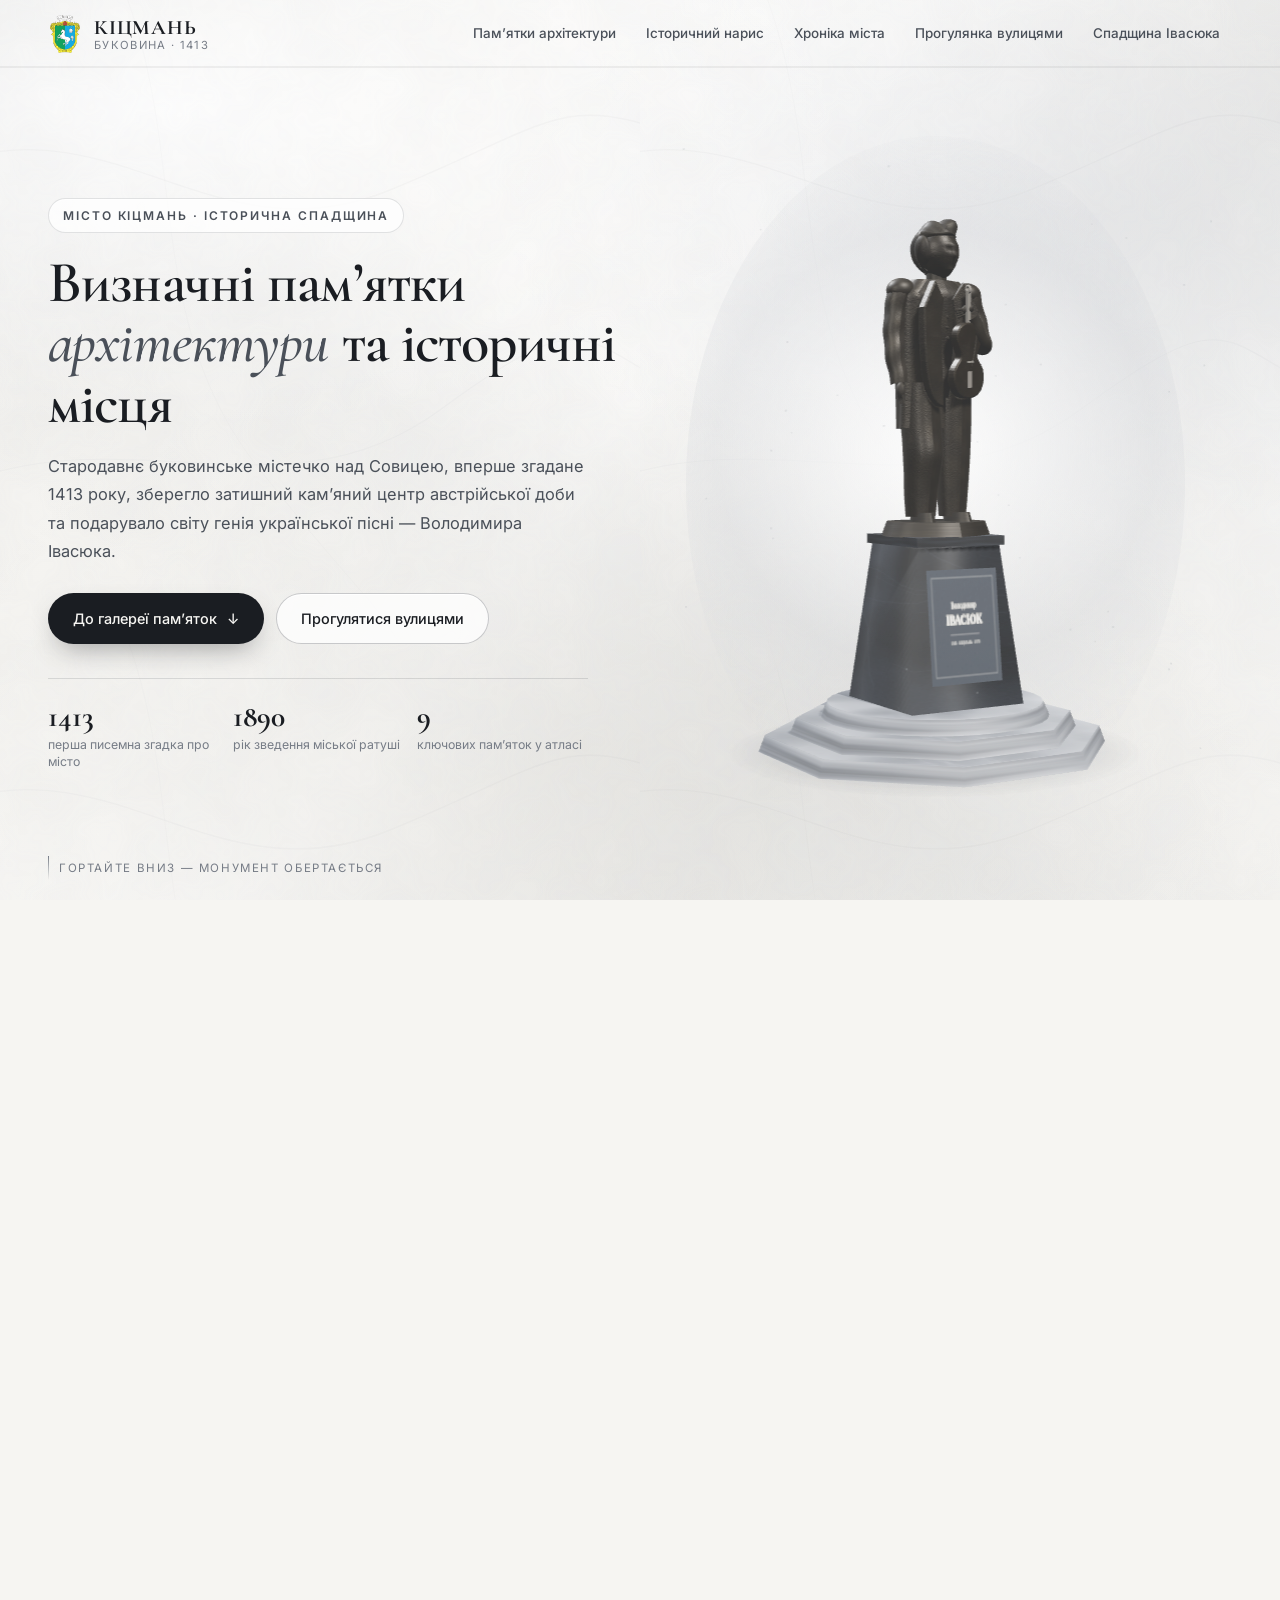
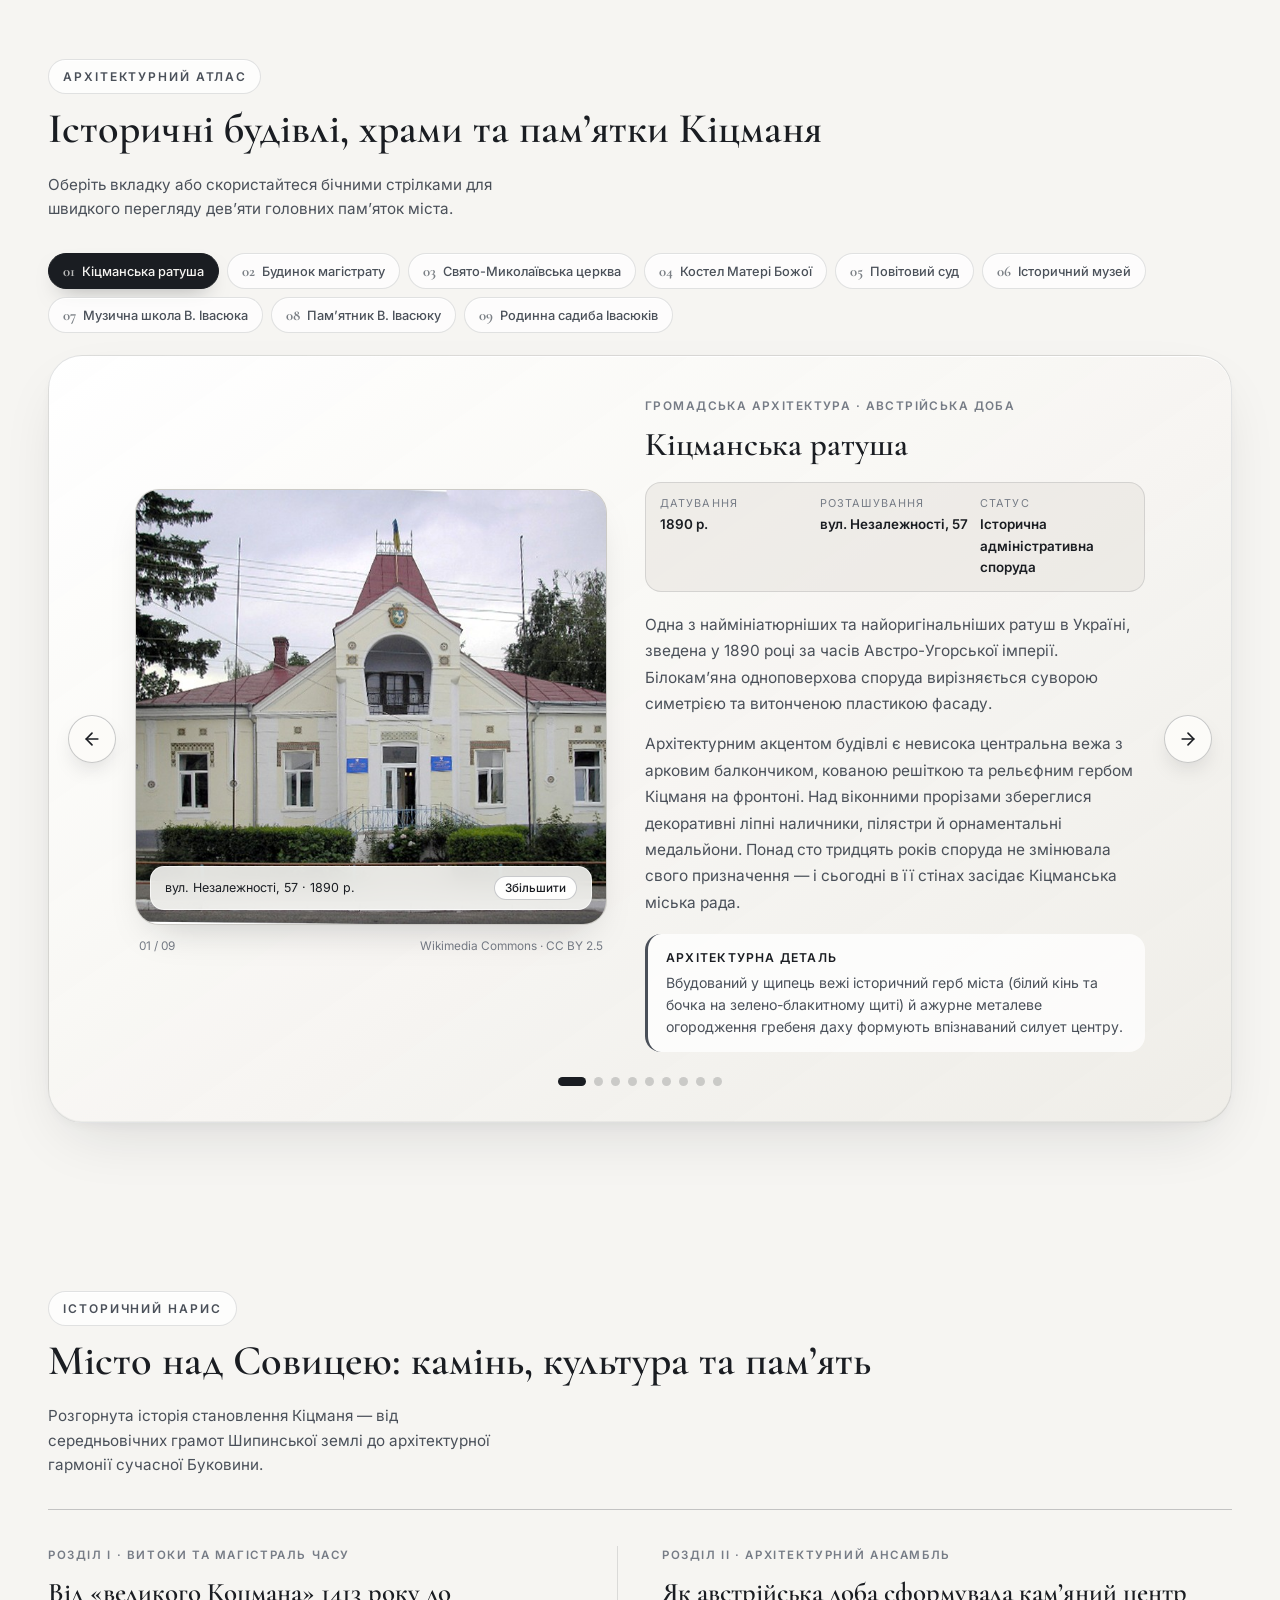
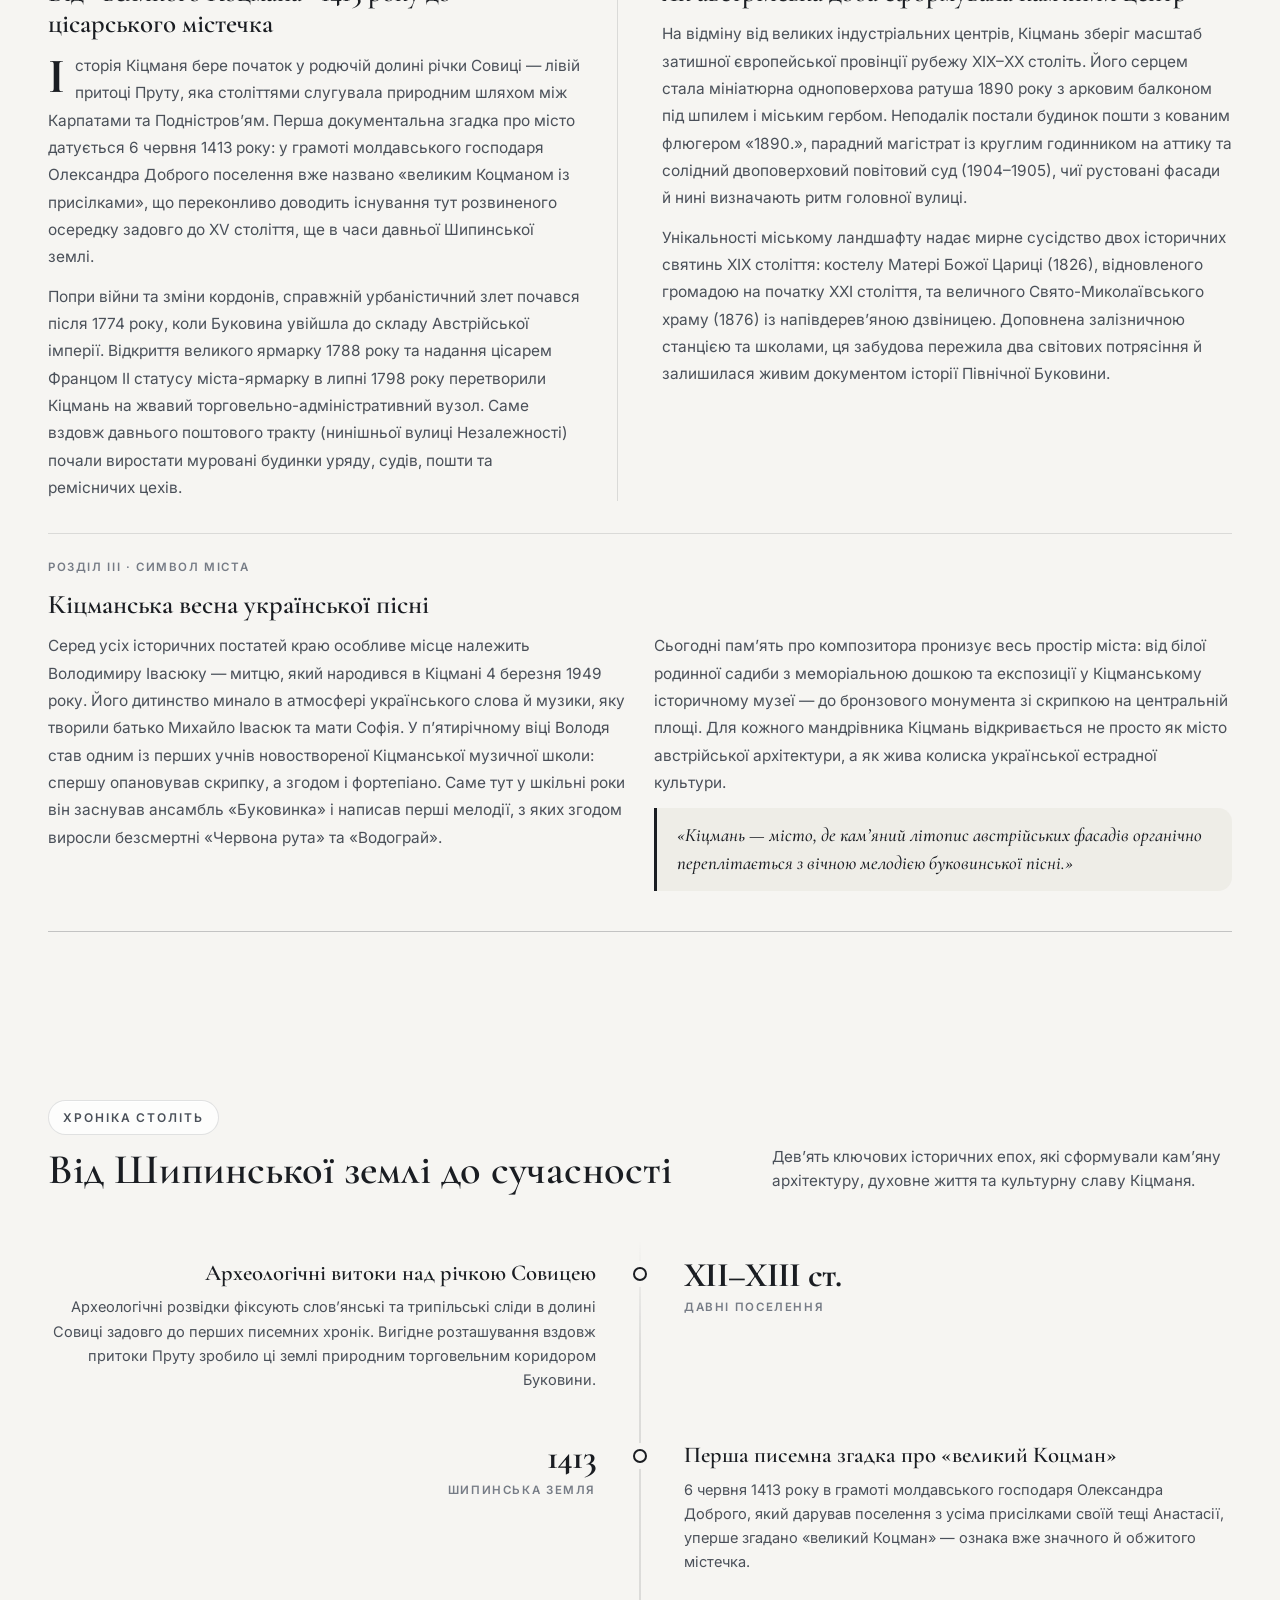
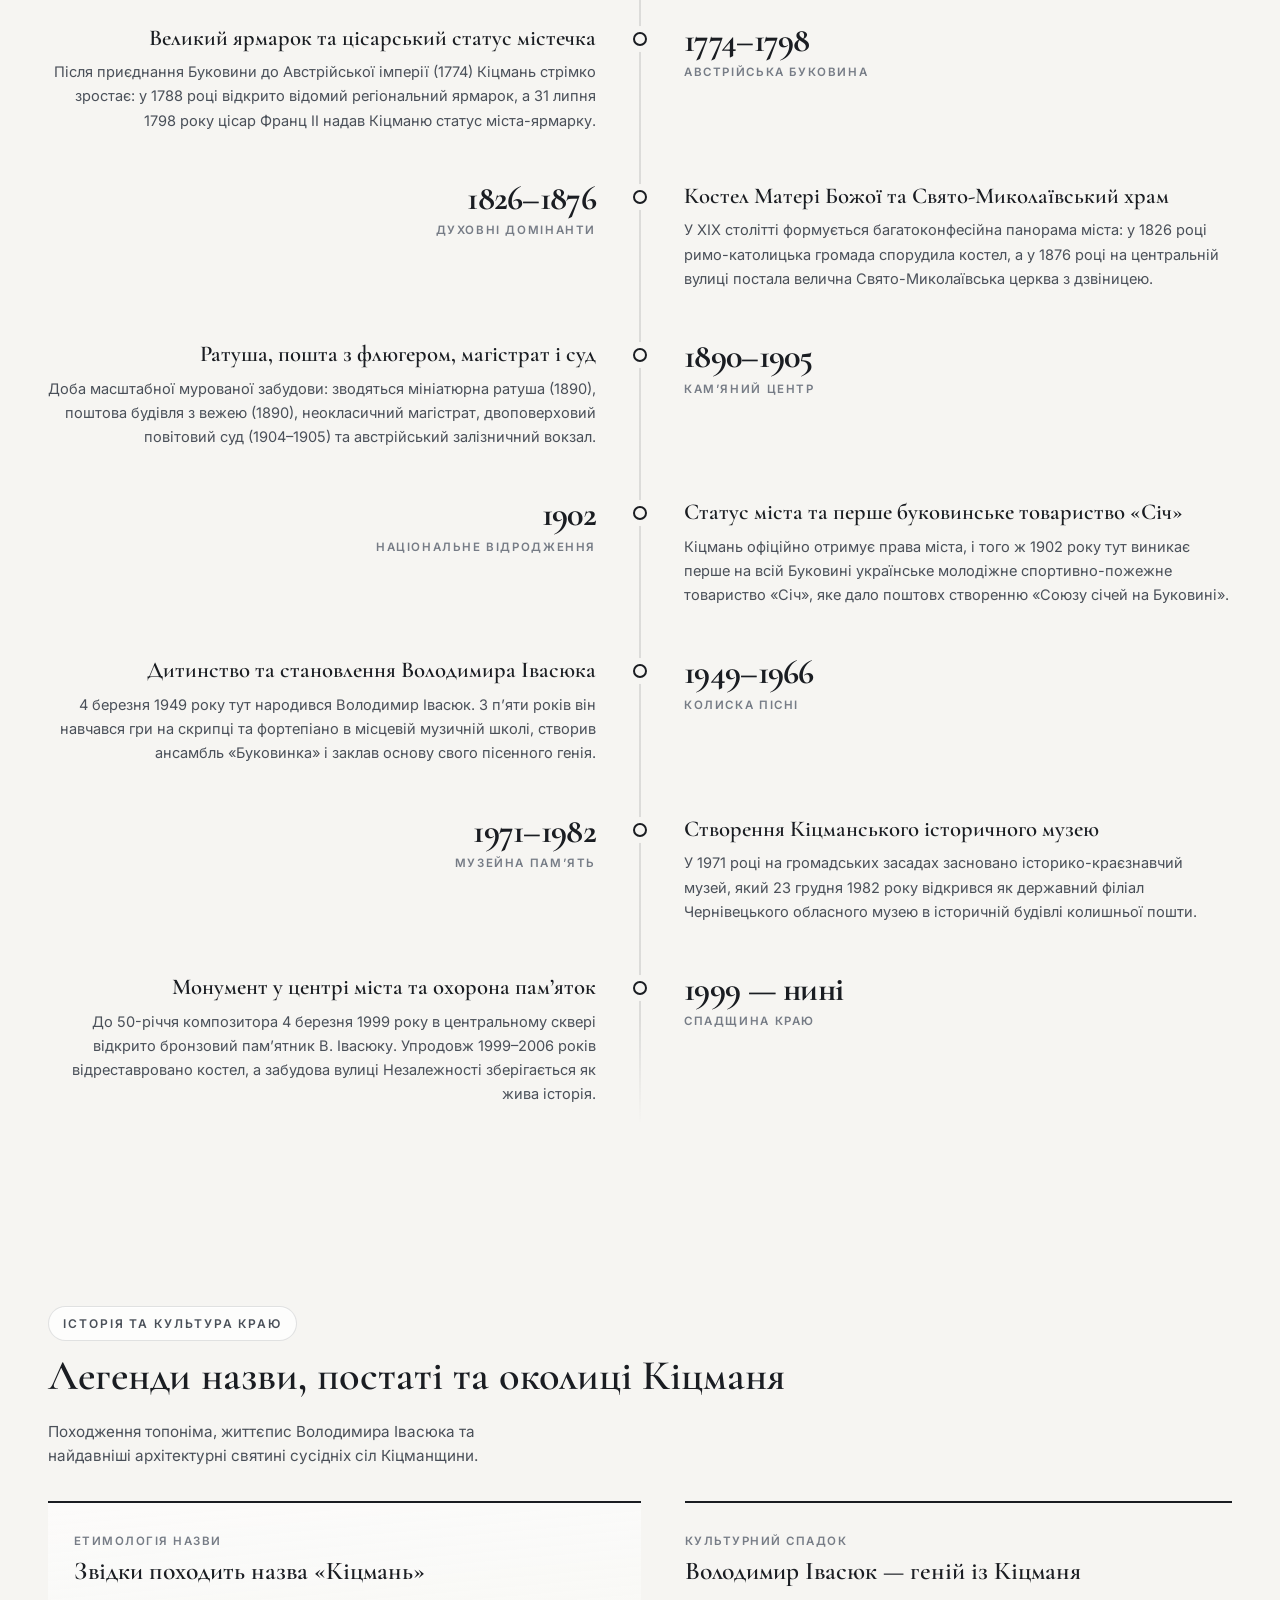
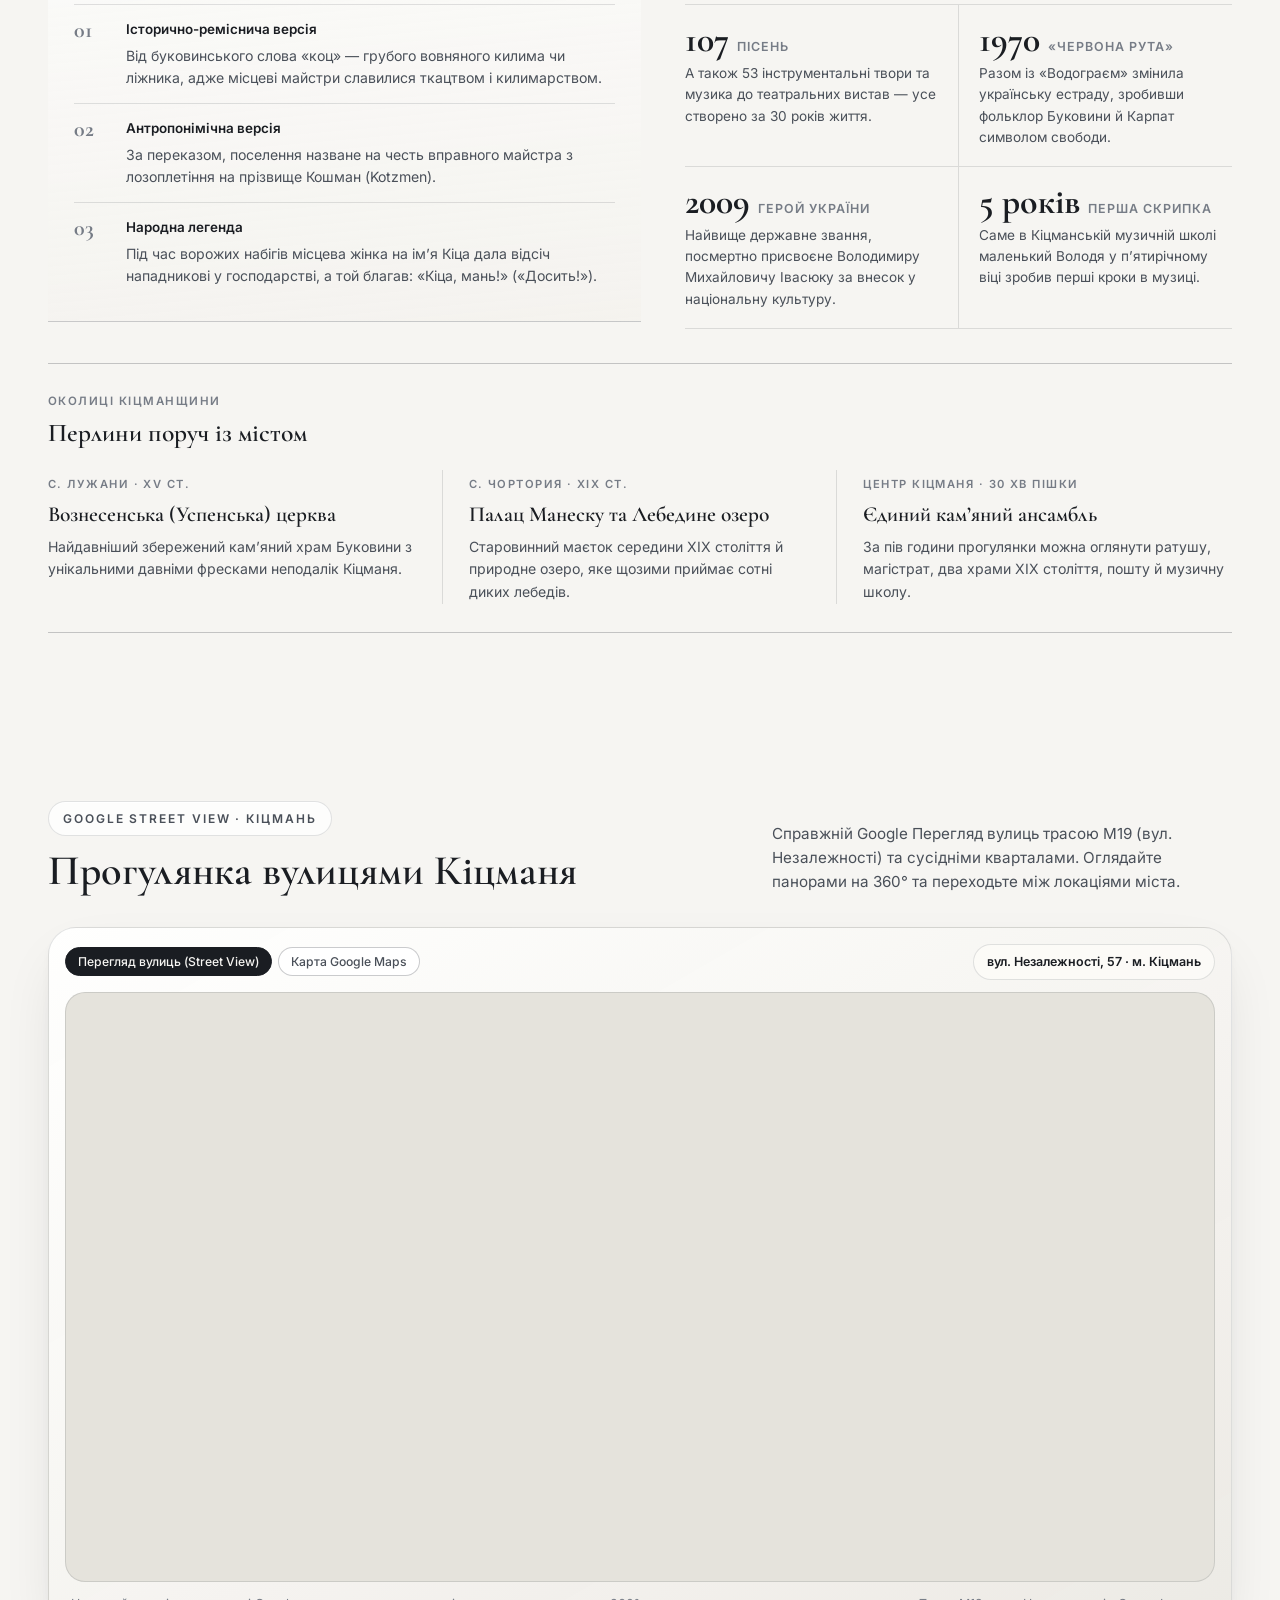
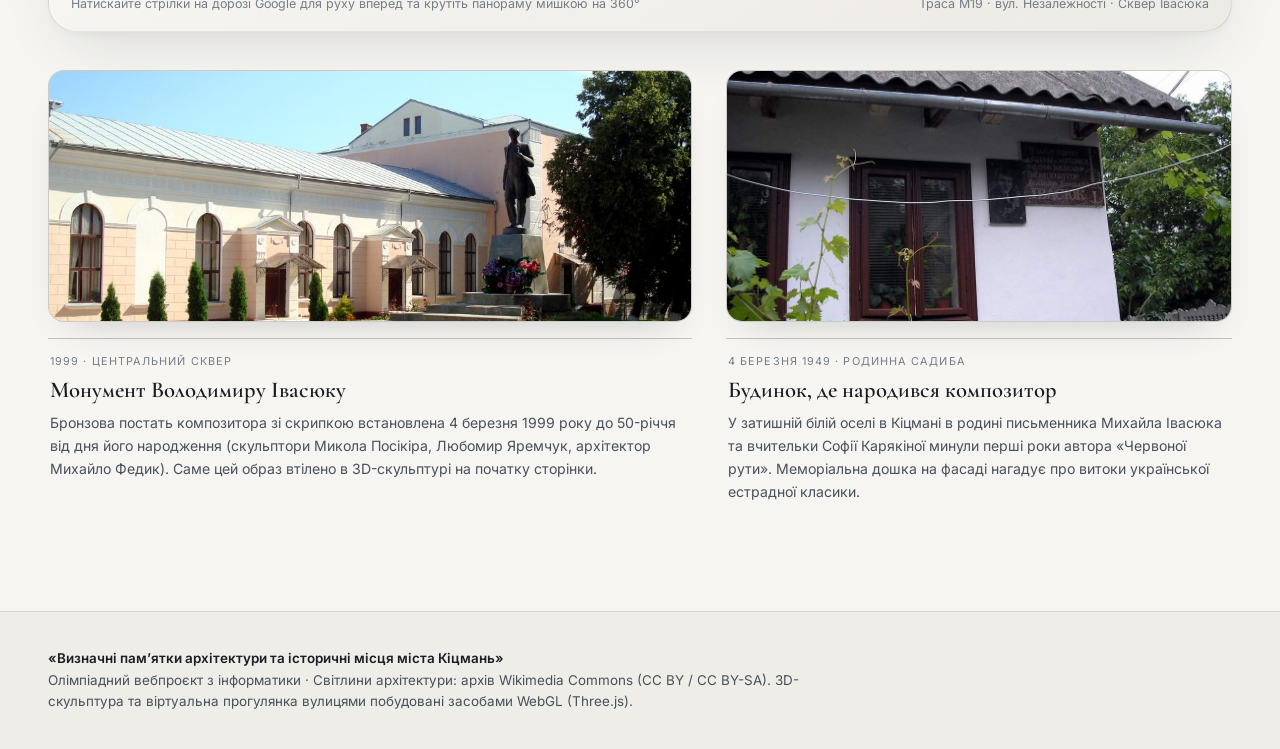
==== index.html @ 0f2b2535 "Initial commit: Kitsman heritage website" ====
<!DOCTYPE html>
<html lang="uk">
  <head>
    <meta charset="UTF-8" />
    <meta name="viewport" content="width=device-width, initial-scale=1.0" />
    <title>Кіцмань — Визначні пам’ятки архітектури та історичні місця</title>
    <meta
      name="description"
      content="Історико-архітектурний путівник містом Кіцмань: пам’ятник Володимиру Івасюку, ратуша 1890 року, Свято-Миколаївська церква, костел, магістрат, музей та 3D-прогулянка вулицями."
    />
    <link rel="stylesheet" href="css/fonts.css" />
    <link rel="stylesheet" href="css/styles.css" />
  </head>
  <body>
    <div class="marble-canvas-bg" aria-hidden="true"></div>
    <div class="marble-veins-overlay" aria-hidden="true"></div>
    <canvas id="antique-ash-canvas" class="antique-ash-canvas" aria-hidden="true"></canvas>

    <!-- Minimalist White-Gray Marble Topbar -->
    <header class="topbar" id="topbar">
      <div class="container topbar-inner">
        <a href="#hero" class="brand-mark">
          <img
            src="images/kitsman-herb.png"
            alt="Герб міста Кіцмань"
            class="brand-crest"
          />
          <span class="brand-text">
            <span class="brand-title">Кіцмань</span>
            <span class="brand-sub">Буковина · 1413</span>
          </span>
        </a>

        <nav class="topnav" aria-label="Навігація по сторінці">
          <a href="#landmarks">Пам’ятки архітектури</a>
          <a href="#essay">Історичний нарис</a>
          <a href="#chronicle">Хроніка міста</a>
          <a href="#route">Прогулянка вулицями</a>
          <a href="#ivasiuk-legacy">Спадщина Івасюка</a>
        </nav>
      </div>
      <div class="scroll-progress-track" aria-hidden="true">
        <div class="scroll-progress-bar" id="scroll-progress-bar"></div>
      </div>
    </header>

    <main>
      <!-- Hero Section with Massive Sculpted 3D Bronze Statue of Volodymyr Ivasyuk -->
      <section class="hero-runway" id="hero" aria-label="Вступ та 3D-скульптура Володимира Івасюка">
        <div class="hero-sticky">
          <div class="container hero-grid">
            <div class="hero-editorial">
              <span class="stone-kicker">
                МІСТО КІЦМАНЬ · ІСТОРИЧНА СПАДЩИНА
              </span>
              <h1 class="hero-title">
                Визначні пам’ятки <em>архітектури</em> та історичні місця
              </h1>
              <p class="hero-lead">
                Стародавнє буковинське містечко над Совицею, вперше згадане
                1413 року, зберегло затишний кам’яний центр австрійської доби та
                подарувало світу генія української пісні — Володимира Івасюка.
              </p>

              <div class="hero-actions">
                <a href="#landmarks" class="btn-stone btn-stone--primary">
                  До галереї пам’яток
                  <span aria-hidden="true">↓</span>
                </a>
                <a href="#route" class="btn-stone btn-stone--ghost">
                  Прогулятися вулицями
                </a>
              </div>

              <div class="hero-stats">
                <div>
                  <span class="hero-stat-val">1413</span>
                  <span class="hero-stat-label">перша писемна згадка про місто</span>
                </div>
                <div>
                  <span class="hero-stat-val">1890</span>
                  <span class="hero-stat-label">рік зведення міської ратуші</span>
                </div>
                <div>
                  <span class="hero-stat-val">9</span>
                  <span class="hero-stat-label">ключових пам’яток у атласі</span>
                </div>
              </div>
            </div>

            <div class="hero-statue-stage">
              <div class="statue-pedestal-aura" aria-hidden="true"></div>
              <div
                class="statue-canvas-wrap"
                id="statue-canvas-wrap"
                title="Потягніть для огляду або прокрутіть сторінку вниз"
              ></div>

              <div class="statue-fallback" id="statue-fallback" hidden>
                <img
                  src="images/ivasiuk-monument-1.jpg"
                  alt="Пам’ятник Володимиру Івасюку у Кіцмані"
                />
              </div>
            </div>
          </div>

          <div class="hero-scroll-cue" id="hero-scroll-cue" aria-hidden="true">
            <span class="scroll-cue-line"></span>
            <span>Гортайте вниз — монумент обертається</span>
          </div>
        </div>
      </section>

      <!-- Architectural Landmarks Tabbed Showcase (Fast Lateral Blur-Slide, No Zoom) -->
      <section class="section-block" id="landmarks">
        <div class="container">
          <div class="section-header">
            <div>
              <span class="stone-kicker">АРХІТЕКТУРНИЙ АТЛАС</span>
              <h2 class="section-title">Історичні будівлі, храми та пам’ятки Кіцманя</h2>
            </div>
            <p class="section-subtitle">
              Оберіть вкладку або скористайтеся бічними стрілками для швидкого
              перегляду дев’яти головних пам’яток міста.
            </p>
          </div>

          <div class="tabs-toolbar">
            <div
              class="landmark-tabs"
              id="landmark-tabs"
              role="tablist"
              aria-label="Вкладки історичних пам’яток Кіцманя"
            ></div>
          </div>

          <!-- Rounded Marble Exhibition Card -->
          <div
            class="showcase-card"
            id="landmark-showcase-card"
            tabindex="0"
            aria-live="polite"
          >
            <button
              type="button"
              class="showcase-arrow showcase-arrow--prev"
              id="showcase-prev"
              aria-label="Попередня пам’ятка"
            >
              <svg width="20" height="20" viewBox="0 0 24 24" fill="none" stroke="currentColor" stroke-width="2" stroke-linecap="round" stroke-linejoin="round" aria-hidden="true">
                <path d="M19 12H5" />
                <path d="M12 19l-7-7 7-7" />
              </svg>
            </button>

            <div class="showcase-grid">
              <!-- Left Column: Rounded Photo Frame -->
              <div class="blur-swap-target" id="showcase-media-blur">
                <figure class="showcase-photo-frame">
                  <img id="showcase-photo" src="images/ratusha.jpg" alt="" />
                  <figcaption class="showcase-photo-caption">
                    <span id="showcase-photo-tag">вул. Незалежності, 57 · 1890 р.</span>
                    <button
                      type="button"
                      class="showcase-zoom-btn"
                      id="showcase-zoom-btn"
                    >
                      Збільшити
                    </button>
                  </figcaption>
                </figure>
                <div class="showcase-meta-foot">
                  <span id="showcase-counter">01 / 09</span>
                  <span id="showcase-photo-credit">Wikimedia Commons</span>
                </div>
              </div>

              <!-- Right Column: Architectural & Historical Text -->
              <div class="blur-swap-target" id="showcase-text-blur">
                <span class="showcase-category" id="showcase-category"></span>
                <h3 class="showcase-title" id="showcase-title"></h3>

                <div class="showcase-specs">
                  <div>
                    <span class="spec-label">Датування</span>
                    <span class="spec-value" id="showcase-year"></span>
                  </div>
                  <div>
                    <span class="spec-label">Розташування</span>
                    <span class="spec-value" id="showcase-address"></span>
                  </div>
                  <div>
                    <span class="spec-label">Статус</span>
                    <span class="spec-value" id="showcase-status"></span>
                  </div>
                </div>

                <p class="showcase-paragraph" id="showcase-summary"></p>
                <p class="showcase-paragraph" id="showcase-history"></p>

                <div class="showcase-detail-box">
                  <strong id="showcase-detail-label">Архітектурна деталь</strong>
                  <p id="showcase-detail-text"></p>
                </div>
              </div>
            </div>

            <button
              type="button"
              class="showcase-arrow showcase-arrow--next"
              id="showcase-next"
              aria-label="Наступна пам’ятка"
            >
              <svg width="20" height="20" viewBox="0 0 24 24" fill="none" stroke="currentColor" stroke-width="2" stroke-linecap="round" stroke-linejoin="round" aria-hidden="true">
                <path d="M5 12h14" />
                <path d="M12 5l7 7-7 7" />
              </svg>
            </button>

            <div class="showcase-dots" id="showcase-dots" aria-hidden="true"></div>
          </div>
        </div>
      </section>

      <!-- Historical Essay Section (Rich Narrative Reading Prose) -->
      <section class="section-block" id="essay">
        <div class="container">
          <div class="section-header">
            <div>
              <span class="stone-kicker">ІСТОРИЧНИЙ НАРИС</span>
              <h2 class="section-title">Місто над Совицею: камінь, культура та пам’ять</h2>
            </div>
            <p class="section-subtitle">
              Розгорнута історія становлення Кіцманя — від середньовічних грамот
              Шипинської землі до архітектурної гармонії сучасної Буковини.
            </p>
          </div>

          <div class="essay-container reveal-on-scroll">
            <article class="essay-chapter">
              <span class="essay-chapter-kicker">РОЗДІЛ I · ВИТОКИ ТА МАГІСТРАЛЬ ЧАСУ</span>
              <h3 class="essay-chapter-title">Від «великого Коцмана» 1413 року до цісарського містечка</h3>
              <p class="essay-prose essay-dropcap">
                Історія Кіцманя бере початок у родючій долині річки Совиці —
                лівій притоці Пруту, яка століттями слугувала природним
                шляхом між Карпатами та Подністров’ям. Перша документальна згадка
                про місто датується 6 червня 1413 року: у грамоті молдавського
                господаря Олександра Доброго поселення вже названо «великим
                Коцманом із присілками», що переконливо доводить існування тут
                розвиненого осередку задовго до XV століття, ще в часи давньої
                Шипинської землі.
              </p>
              <p class="essay-prose">
                Попри війни та зміни кордонів, справжній урбаністичний злет
                почався після 1774 року, коли Буковина увійшла до складу
                Австрійської імперії. Відкриття великого ярмарку 1788 року та
                надання цісарем Францом II статусу міста-ярмарку в липні 1798
                року перетворили Кіцмань на жвавий торговельно-адміністративний
                вузол. Саме вздовж давнього поштового тракту (нинішньої вулиці
                Незалежності) почали виростати муровані будинки уряду, судів,
                пошти та ремісничих цехів.
              </p>
            </article>

            <article class="essay-chapter">
              <span class="essay-chapter-kicker">РОЗДІЛ II · АРХІТЕКТУРНИЙ АНСАМБЛЬ</span>
              <h3 class="essay-chapter-title">Як австрійська доба сформувала кам’яний центр</h3>
              <p class="essay-prose">
                На відміну від великих індустріальних центрів, Кіцмань зберіг
                масштаб затишної європейської провінції рубежу XIX–XX століть.
                Його серцем стала мініатюрна одноповерхова ратуша 1890 року з
                арковим балконом під шпилем і міським гербом. Неподалік постали
                будинок пошти з кованим флюгером «1890.», парадний магістрат із
                круглим годинником на аттику та солідний двоповерховий повітовий
                суд (1904–1905), чиї рустовані фасади й нині визначають ритм
                головної вулиці.
              </p>
              <p class="essay-prose">
                Унікальності міському ландшафту надає мирне сусідство двох
                історичних святинь XIX століття: костелу Матері Божої Цариці
                (1826), відновленого громадою на початку XXI століття, та
                величного Свято-Миколаївського храму (1876) із напівдерев’яною
                дзвіницею. Доповнена залізничною станцією та школами, ця
                забудова пережила два світових потрясіння й залишилася живим
                документом історії Північної Буковини.
              </p>
            </article>

            <article class="essay-chapter essay-chapter--wide">
              <span class="essay-chapter-kicker">РОЗДІЛ III · СИМВОЛ МІСТА</span>
              <h3 class="essay-chapter-title">Кіцманська весна української пісні</h3>
              <div class="essay-wide-cols">
                <p class="essay-prose">
                  Серед усіх історичних постатей краю особливе місце належить
                  Володимиру Івасюку — митцю, який народився в Кіцмані 4 березня
                  1949 року. Його дитинство минало в атмосфері українського слова
                  й музики, яку творили батько Михайло Івасюк та мати Софія. У
                  п’ятирічному віці Володя став одним із перших учнів новоствореної
                  Кіцманської музичної школи: спершу опановував скрипку, а згодом
                  і фортепіано. Саме тут у шкільні роки він заснував ансамбль
                  «Буковинка» і написав перші мелодії, з яких згодом виросли
                  безсмертні «Червона рута» та «Водограй».
                </p>
                <div>
                  <p class="essay-prose">
                    Сьогодні пам’ять про композитора пронизує весь простір
                    міста: від білої родинної садиби з меморіальною дошкою та
                    експозиції у Кіцманському історичному музеї — до бронзового
                    монумента зі скрипкою на центральній площі. Для кожного
                    мандрівника Кіцмань відкривається не просто як місто
                    австрійської архітектури, а як жива колиска української
                    естрадної культури.
                  </p>
                  <blockquote class="essay-quote">
                    «Кіцмань — місто, де кам’яний літопис австрійських фасадів
                    органічно переплітається з вічною мелодією буковинської
                    пісні.»
                  </blockquote>
                </div>
              </div>
            </article>
          </div>
        </div>
      </section>

      <!-- Historical Chronicle Section -->
      <section class="section-block" id="chronicle">
        <div class="container">
          <div class="section-header">
            <div>
              <span class="stone-kicker">ХРОНІКА СТОЛІТЬ</span>
              <h2 class="section-title">Від Шипинської землі до сучасності</h2>
            </div>
            <p class="section-subtitle">
              Дев’ять ключових історичних епох, які сформували кам’яну
              архітектуру, духовне життя та культурну славу Кіцманя.
            </p>
          </div>

          <div class="chronicle-grid" id="chronicle-list"></div>
        </div>
      </section>

      <!-- Cultural Identity, Legends & Region Section -->
      <section class="section-block" id="culture">
        <div class="container">
          <div class="section-header">
            <div>
              <span class="stone-kicker">ІСТОРІЯ ТА КУЛЬТУРА КРАЮ</span>
              <h2 class="section-title">Легенди назви, постаті та околиці Кіцманя</h2>
            </div>
            <p class="section-subtitle">
              Походження топоніма, життєпис Володимира Івасюка та найдавніші
              архітектурні святині сусідніх сіл Кіцманщини.
            </p>
          </div>

          <div class="culture-grid" id="culture-grid"></div>
        </div>
      </section>

      <!-- Real Google Maps Street View of Kitsman -->
      <section class="section-block" id="route">
        <div class="container">
          <div class="section-header">
            <div>
              <span class="stone-kicker">GOOGLE STREET VIEW · КІЦМАНЬ</span>
              <h2 class="section-title">Прогулянка вулицями Кіцманя</h2>
            </div>
            <p class="section-subtitle">
              Справжній Google Перегляд вулиць трасою M19 (вул. Незалежності) та
              сусідніми кварталами. Оглядайте панорами на 360° та переходьте між
              локаціями міста.
            </p>
          </div>

          <div class="route-layout">
            <div class="sv-shell reveal-on-scroll">
              <div class="gsv-hud-bar">
                <div class="gsv-mode-group">
                  <button
                    type="button"
                    class="gsv-btn-pill is-active"
                    data-gsv-mode="sv"
                  >
                    Перегляд вулиць (Street View)
                  </button>
                  <button
                    type="button"
                    class="gsv-btn-pill"
                    data-gsv-mode="map"
                  >
                    Карта Google Maps
                  </button>
                </div>

                <div class="gsv-mode-group">
                  <span class="sv-pill" id="gsv-address-pill">
                    вул. Незалежності, 57 · м. Кіцмань
                  </span>
                </div>
              </div>

              <div class="gsv-viewport">
                <iframe
                  id="gsv-iframe"
                  class="gsv-frame"
                  title="Google Перегляд вулиць — Кіцмань"
                  loading="lazy"
                  allow="accelerometer; gyroscope"
                  allowfullscreen
                  referrerpolicy="no-referrer-when-downgrade"
                ></iframe>
              </div>

              <div class="sv-controls-hint">
                <span>Натискайте стрілки на дорозі Google для руху вперед та крутіть панораму мишкою на 360°</span>
                <span>Траса М19 · вул. Незалежності · Сквер Івасюка</span>
              </div>
            </div>
          </div>

          <!-- Ivasyuk Memorial Heritage Duo -->
          <div class="heritage-duo" id="ivasiuk-legacy">
            <article class="heritage-card reveal-on-scroll">
              <div
                class="heritage-card-media"
                data-lightbox-src="images/ivasiuk-monument-2.jpg"
                data-lightbox-caption="Пам’ятник Володимиру Івасюку на центральній площі Кіцманя"
              >
                <img
                  src="images/ivasiuk-monument-2.jpg"
                  alt="Пам’ятник Володимиру Івасюку в сквері Кіцманя"
                />
              </div>
              <div class="heritage-card-body">
                <span class="spec-label">1999 · Центральний сквер</span>
                <h3>Монумент Володимиру Івасюку</h3>
                <p>
                  Бронзова постать композитора зі скрипкою встановлена 4 березня
                  1999 року до 50-річчя від дня його народження (скульптори
                  Микола Посікіра, Любомир Яремчук, архітектор Михайло Федик).
                  Саме цей образ втілено в 3D-скульптурі на початку сторінки.
                </p>
              </div>
            </article>

            <article class="heritage-card reveal-on-scroll">
              <div
                class="heritage-card-media"
                data-lightbox-src="images/ivasiuk-house.jpg"
                data-lightbox-caption="Родинна садиба в Кіцмані, де 4 березня 1949 року народився Володимир Івасюк"
              >
                <img
                  src="images/ivasiuk-house.jpg"
                  alt="Будинок у Кіцмані з меморіальною дошкою Володимиру Івасюку"
                />
              </div>
              <div class="heritage-card-body">
                <span class="spec-label">4 березня 1949 · Родинна садиба</span>
                <h3>Будинок, де народився композитор</h3>
                <p>
                  У затишній білій оселі в Кіцмані в родині письменника Михайла
                  Івасюка та вчительки Софії Карякіної минули перші роки автора
                  «Червоної рути». Меморіальна дошка на фасаді нагадує про
                  витоки української естрадної класики.
                </p>
              </div>
            </article>
          </div>
        </div>
      </section>
    </main>

    <!-- Lightbox Modal -->
    <div
      class="photo-lightbox"
      id="photo-lightbox"
      role="dialog"
      aria-modal="true"
      aria-labelledby="lightbox-caption"
      hidden
    >
      <div class="lightbox-frame">
        <img id="lightbox-img" src="" alt="" />
        <div class="lightbox-bar">
          <span id="lightbox-caption"></span>
          <button
            type="button"
            class="lightbox-close"
            id="lightbox-close"
            aria-label="Закрити перегляд"
          >
            ×
          </button>
        </div>
      </div>
    </div>

    <footer class="site-footer">
      <div class="container footer-inner">
        <div class="footer-meta">
          <strong>«Визначні пам’ятки архітектури та історичні місця міста Кіцмань»</strong>
          <br />
          Олімпіадний вебпроєкт з інформатики · Світлини архітектури: архів
          Wikimedia Commons (CC BY / CC BY-SA). 3D-скульптура та віртуальна
          прогулянка вулицями побудовані засобами WebGL (Three.js).
        </div>
      </div>
    </footer>

    <script src="js/vendor/three.min.js"></script>
    <script src="js/ash-particles.js"></script>
    <script src="js/data.js"></script>
    <script src="js/statue3d.js"></script>
    <script src="js/google-streetview.js"></script>
    <script src="js/main.js"></script>
  </body>
</html>
---- css/fonts.css ----
/* cyrillic-ext */
@font-face {
  font-family: 'Cormorant Garamond';
  font-style: italic;
  font-weight: 500;
  font-display: swap;
  src: url(../fonts/font-1.woff2) format('woff2');
  unicode-range: U+0460-052F, U+1C80-1C8A, U+20B4, U+2DE0-2DFF, U+A640-A69F, U+FE2E-FE2F;
}

/* cyrillic */
@font-face {
  font-family: 'Cormorant Garamond';
  font-style: italic;
  font-weight: 500;
  font-display: swap;
  src: url(../fonts/font-2.woff2) format('woff2');
  unicode-range: U+0301, U+0400-045F, U+0490-0491, U+04B0-04B1, U+2116;
}

/* latin */
@font-face {
  font-family: 'Cormorant Garamond';
  font-style: italic;
  font-weight: 500;
  font-display: swap;
  src: url(../fonts/font-3.woff2) format('woff2');
  unicode-range: U+0000-00FF, U+0131, U+0152-0153, U+02BB-02BC, U+02C6, U+02DA, U+02DC, U+0304, U+0308, U+0329, U+2000-206F, U+20AC, U+2122, U+2191, U+2193, U+2212, U+2215, U+FEFF, U+FFFD;
}

/* cyrillic-ext */
@font-face {
  font-family: 'Cormorant Garamond';
  font-style: normal;
  font-weight: 500;
  font-display: swap;
  src: url(../fonts/font-4.woff2) format('woff2');
  unicode-range: U+0460-052F, U+1C80-1C8A, U+20B4, U+2DE0-2DFF, U+A640-A69F, U+FE2E-FE2F;
}

/* cyrillic */
@font-face {
  font-family: 'Cormorant Garamond';
  font-style: normal;
  font-weight: 500;
  font-display: swap;
  src: url(../fonts/font-5.woff2) format('woff2');
  unicode-range: U+0301, U+0400-045F, U+0490-0491, U+04B0-04B1, U+2116;
}

/* latin */
@font-face {
  font-family: 'Cormorant Garamond';
  font-style: normal;
  font-weight: 500;
  font-display: swap;
  src: url(../fonts/font-6.woff2) format('woff2');
  unicode-range: U+0000-00FF, U+0131, U+0152-0153, U+02BB-02BC, U+02C6, U+02DA, U+02DC, U+0304, U+0308, U+0329, U+2000-206F, U+20AC, U+2122, U+2191, U+2193, U+2212, U+2215, U+FEFF, U+FFFD;
}

/* cyrillic-ext */
@font-face {
  font-family: 'Cormorant Garamond';
  font-style: normal;
  font-weight: 600;
  font-display: swap;
  src: url(../fonts/font-4.woff2) format('woff2');
  unicode-range: U+0460-052F, U+1C80-1C8A, U+20B4, U+2DE0-2DFF, U+A640-A69F, U+FE2E-FE2F;
}

/* cyrillic */
@font-face {
  font-family: 'Cormorant Garamond';
  font-style: normal;
  font-weight: 600;
  font-display: swap;
  src: url(../fonts/font-5.woff2) format('woff2');
  unicode-range: U+0301, U+0400-045F, U+0490-0491, U+04B0-04B1, U+2116;
}

/* latin */
@font-face {
  font-family: 'Cormorant Garamond';
  font-style: normal;
  font-weight: 600;
  font-display: swap;
  src: url(../fonts/font-6.woff2) format('woff2');
  unicode-range: U+0000-00FF, U+0131, U+0152-0153, U+02BB-02BC, U+02C6, U+02DA, U+02DC, U+0304, U+0308, U+0329, U+2000-206F, U+20AC, U+2122, U+2191, U+2193, U+2212, U+2215, U+FEFF, U+FFFD;
}

/* cyrillic-ext */
@font-face {
  font-family: 'Cormorant Garamond';
  font-style: normal;
  font-weight: 700;
  font-display: swap;
  src: url(../fonts/font-4.woff2) format('woff2');
  unicode-range: U+0460-052F, U+1C80-1C8A, U+20B4, U+2DE0-2DFF, U+A640-A69F, U+FE2E-FE2F;
}

/* cyrillic */
@font-face {
  font-family: 'Cormorant Garamond';
  font-style: normal;
  font-weight: 700;
  font-display: swap;
  src: url(../fonts/font-5.woff2) format('woff2');
  unicode-range: U+0301, U+0400-045F, U+0490-0491, U+04B0-04B1, U+2116;
}

/* latin */
@font-face {
  font-family: 'Cormorant Garamond';
  font-style: normal;
  font-weight: 700;
  font-display: swap;
  src: url(../fonts/font-6.woff2) format('woff2');
  unicode-range: U+0000-00FF, U+0131, U+0152-0153, U+02BB-02BC, U+02C6, U+02DA, U+02DC, U+0304, U+0308, U+0329, U+2000-206F, U+20AC, U+2122, U+2191, U+2193, U+2212, U+2215, U+FEFF, U+FFFD;
}

/* cyrillic-ext */
@font-face {
  font-family: 'Inter';
  font-style: normal;
  font-weight: 400;
  font-display: swap;
  src: url(../fonts/font-7.woff2) format('woff2');
  unicode-range: U+0460-052F, U+1C80-1C8A, U+20B4, U+2DE0-2DFF, U+A640-A69F, U+FE2E-FE2F;
}

/* cyrillic */
@font-face {
  font-family: 'Inter';
  font-style: normal;
  font-weight: 400;
  font-display: swap;
  src: url(../fonts/font-8.woff2) format('woff2');
  unicode-range: U+0301, U+0400-045F, U+0490-0491, U+04B0-04B1, U+2116;
}

/* latin */
@font-face {
  font-family: 'Inter';
  font-style: normal;
  font-weight: 400;
  font-display: swap;
  src: url(../fonts/font-9.woff2) format('woff2');
  unicode-range: U+0000-00FF, U+0131, U+0152-0153, U+02BB-02BC, U+02C6, U+02DA, U+02DC, U+0304, U+0308, U+0329, U+2000-206F, U+20AC, U+2122, U+2191, U+2193, U+2212, U+2215, U+FEFF, U+FFFD;
}

/* cyrillic-ext */
@font-face {
  font-family: 'Inter';
  font-style: normal;
  font-weight: 500;
  font-display: swap;
  src: url(../fonts/font-7.woff2) format('woff2');
  unicode-range: U+0460-052F, U+1C80-1C8A, U+20B4, U+2DE0-2DFF, U+A640-A69F, U+FE2E-FE2F;
}

/* cyrillic */
@font-face {
  font-family: 'Inter';
  font-style: normal;
  font-weight: 500;
  font-display: swap;
  src: url(../fonts/font-8.woff2) format('woff2');
  unicode-range: U+0301, U+0400-045F, U+0490-0491, U+04B0-04B1, U+2116;
}

/* latin */
@font-face {
  font-family: 'Inter';
  font-style: normal;
  font-weight: 500;
  font-display: swap;
  src: url(../fonts/font-9.woff2) format('woff2');
  unicode-range: U+0000-00FF, U+0131, U+0152-0153, U+02BB-02BC, U+02C6, U+02DA, U+02DC, U+0304, U+0308, U+0329, U+2000-206F, U+20AC, U+2122, U+2191, U+2193, U+2212, U+2215, U+FEFF, U+FFFD;
}

/* cyrillic-ext */
@font-face {
  font-family: 'Inter';
  font-style: normal;
  font-weight: 600;
  font-display: swap;
  src: url(../fonts/font-7.woff2) format('woff2');
  unicode-range: U+0460-052F, U+1C80-1C8A, U+20B4, U+2DE0-2DFF, U+A640-A69F, U+FE2E-FE2F;
}

/* cyrillic */
@font-face {
  font-family: 'Inter';
  font-style: normal;
  font-weight: 600;
  font-display: swap;
  src: url(../fonts/font-8.woff2) format('woff2');
  unicode-range: U+0301, U+0400-045F, U+0490-0491, U+04B0-04B1, U+2116;
}

/* latin */
@font-face {
  font-family: 'Inter';
  font-style: normal;
  font-weight: 600;
  font-display: swap;
  src: url(../fonts/font-9.woff2) format('woff2');
  unicode-range: U+0000-00FF, U+0131, U+0152-0153, U+02BB-02BC, U+02C6, U+02DA, U+02DC, U+0304, U+0308, U+0329, U+2000-206F, U+20AC, U+2122, U+2191, U+2193, U+2212, U+2215, U+FEFF, U+FFFD;
}
---- css/styles.css ----
:root {
  --marble-bg: #f6f5f2;
  --marble-surface: #efede8;
  --marble-card: rgba(252, 251, 249, 0.92);
  --marble-slab: #e6e3dc;
  --marble-border: rgba(34, 38, 46, 0.13);
  --marble-border-strong: rgba(34, 38, 46, 0.24);
  --ink-primary: #1a1d22;
  --ink-secondary: #4a5059;
  --ink-muted: #767c86;
  --stone-shadow: 0 24px 64px -20px rgba(24, 27, 32, 0.14),
    0 4px 16px -4px rgba(24, 27, 32, 0.06);
  --font-serif: 'Cormorant Garamond', Georgia, 'Times New Roman', serif;
  --font-sans: 'Inter', -apple-system, BlinkMacSystemFont, 'Segoe UI', sans-serif;
  --container-max: 1240px;
}

*,
*::before,
*::after {
  box-sizing: border-box;
}

html {
  scroll-behavior: smooth;
  font-size: 16px;
  color: var(--ink-primary);
  background-color: var(--marble-bg);
}

body {
  margin: 0;
  font-family: var(--font-sans);
  line-height: 1.6;
  color: var(--ink-primary);
  background: transparent;
  overflow-x: clip;
  -webkit-font-smoothing: antialiased;
}

/* Tactile White-Gray Carrara Marble Backdrop */
.marble-canvas-bg {
  position: fixed;
  inset: 0;
  z-index: 0;
  pointer-events: none;
  background:
    radial-gradient(ellipse 90% 60% at 14% 12%, rgba(255, 255, 255, 0.95), transparent 60%),
    radial-gradient(ellipse 75% 55% at 86% 24%, rgba(212, 214, 218, 0.38), transparent 62%),
    radial-gradient(ellipse 80% 70% at 45% 84%, rgba(223, 221, 215, 0.45), transparent 65%),
    linear-gradient(127deg, rgba(160, 164, 172, 0.08) 0%, transparent 24%, rgba(255, 255, 255, 0.55) 48%, rgba(145, 150, 158, 0.09) 69%, transparent 100%),
    linear-gradient(38deg, transparent 22%, rgba(132, 137, 145, 0.07) 42%, transparent 56%, rgba(255, 255, 255, 0.5) 78%, transparent 100%),
    var(--marble-bg);
}

.marble-veins-overlay {
  position: fixed;
  inset: 0;
  z-index: 1;
  pointer-events: none;
  opacity: 0.36;
  background-image: url("data:image/svg+xml,%3Csvg xmlns='http://www.w3.org/2000/svg' width='640' height='640' viewBox='0 0 640 640'%3E%3Cfilter id='n'%3E%3CfeTurbulence type='fractalNoise' baseFrequency='0.012' numOctaves='4' seed='17'/%3E%3CfeColorMatrix type='matrix' values='0 0 0 0 0.48 0 0 0 0 0.50 0 0 0 0 0.54 0 0 0 0.22 0'/%3E%3C/filter%3E%3Crect width='640' height='640' filter='url(%23n)'/%3E%3Cpath d='M-40 160 C 120 110, 220 260, 390 190 S 560 90, 690 140' fill='none' stroke='rgba(120,126,134,0.12)' stroke-width='1.4'/%3E%3Cpath d='M-30 480 C 140 420, 290 520, 440 410 S 580 340, 680 390' fill='none' stroke='rgba(110,116,124,0.11)' stroke-width='1.1'/%3E%3Cpath d='M120 -20 C 190 150, 140 320, 260 470 S 360 580, 410 660' fill='none' stroke='rgba(140,145,152,0.09)' stroke-width='1'/%3E%3C/svg%3E");
  background-size: 640px 640px;
}

/* Floating Antique Ash & Dust strictly above marble background (z:2) and behind site content (z:5) */
.antique-ash-canvas {
  position: fixed;
  inset: 0;
  width: 100%;
  height: 100%;
  z-index: 2;
  pointer-events: none;
}

main,
.site-footer {
  position: relative;
  z-index: 5;
}

.container {
  width: 100%;
  max-width: var(--container-max);
  margin: 0 auto;
  padding: 0 28px;
}

/* --- Minimalist White-Gray Marble Topbar --- */
.topbar {
  position: fixed;
  top: 0;
  left: 0;
  right: 0;
  z-index: 60;
  transition: background-color 260ms ease, border-color 260ms ease, backdrop-filter 260ms ease;
  border-bottom: 1px solid transparent;
}

.topbar.is-scrolled {
  background-color: rgba(246, 245, 242, 0.88);
  backdrop-filter: blur(14px);
  -webkit-backdrop-filter: blur(14px);
  border-bottom-color: var(--marble-border);
}

.topbar-inner {
  display: flex;
  align-items: center;
  justify-content: space-between;
  gap: 20px;
  height: 68px;
}

.brand-mark {
  display: inline-flex;
  align-items: center;
  gap: 12px;
  text-decoration: none;
  color: var(--ink-primary);
}

.brand-crest {
  width: 34px;
  height: 38px;
  object-fit: contain;
  filter: grayscale(18%) contrast(1.04);
}

.brand-text {
  display: flex;
  flex-direction: column;
  line-height: 1.15;
}

.brand-title {
  font-family: var(--font-serif);
  font-size: 1.28rem;
  font-weight: 700;
  letter-spacing: 0.04em;
  text-transform: uppercase;
}

.brand-sub {
  font-size: 0.7rem;
  letter-spacing: 0.12em;
  text-transform: uppercase;
  color: var(--ink-muted);
  white-space: nowrap;
}

.topnav {
  display: flex;
  align-items: center;
  gap: 6px;
}

.topnav a {
  text-decoration: none;
  font-size: 0.84rem;
  font-weight: 500;
  color: var(--ink-secondary);
  padding: 8px 12px;
  border-radius: 999px;
  white-space: nowrap;
  transition: color 180ms ease, background-color 180ms ease;
}

.topnav a:hover {
  color: var(--ink-primary);
  background-color: rgba(34, 38, 46, 0.06);
}

.scroll-progress-track {
  position: absolute;
  left: 0;
  right: 0;
  bottom: 0;
  height: 2px;
  background: rgba(34, 38, 46, 0.06);
}

.scroll-progress-bar {
  height: 100%;
  width: 100%;
  transform-origin: left center;
  transform: scaleX(0);
  background: linear-gradient(90deg, #8b9098, #2c3038);
}

/* --- Hero Section with Massive Sculpted 3D Bronze Statue --- */
.hero-runway {
  position: relative;
  height: 175vh;
  min-height: 980px;
}

.hero-sticky {
  position: sticky;
  top: 0;
  height: 100vh;
  min-height: 650px;
  display: flex;
  align-items: center;
  padding-top: 68px;
  overflow: hidden;
}

.hero-grid {
  display: grid;
  grid-template-columns: minmax(0, 0.98fr) minmax(0, 1.02fr);
  align-items: center;
  gap: 20px;
  position: relative;
}

.hero-editorial {
  position: relative;
  z-index: 4;
  padding: 20px 0;
}

.stone-kicker {
  display: inline-flex;
  align-items: center;
  gap: 10px;
  font-size: 0.75rem;
  font-weight: 600;
  letter-spacing: 0.16em;
  text-transform: uppercase;
  color: var(--ink-secondary);
  padding: 7px 14px;
  border-radius: 999px;
  border: 1px solid var(--marble-border);
  background: rgba(255, 255, 255, 0.74);
  box-shadow: inset 0 1px 0 rgba(255, 255, 255, 0.9);
}

.hero-title {
  margin: 20px 0 18px;
  font-family: var(--font-serif);
  font-size: clamp(2.55rem, 4.55vw, 4.28rem);
  font-weight: 600;
  line-height: 1.04;
  letter-spacing: -0.015em;
  color: var(--ink-primary);
}

.hero-title em {
  font-style: italic;
  font-weight: 500;
  color: var(--ink-secondary);
}

.hero-lead {
  max-width: 540px;
  margin: 0 0 28px;
  font-size: 1.02rem;
  line-height: 1.72;
  color: var(--ink-secondary);
}

.hero-actions {
  display: flex;
  flex-wrap: wrap;
  align-items: center;
  gap: 12px;
  margin-bottom: 34px;
}

.btn-stone {
  display: inline-flex;
  align-items: center;
  gap: 10px;
  padding: 13px 24px;
  border-radius: 999px;
  font-family: var(--font-sans);
  font-size: 0.9rem;
  font-weight: 500;
  text-decoration: none;
  cursor: pointer;
  border: 1px solid transparent;
  transition: transform 180ms ease, box-shadow 200ms ease, background-color 200ms ease;
}

.btn-stone--primary {
  background: var(--ink-primary);
  color: #f7f6f3;
  box-shadow: 0 12px 28px -10px rgba(24, 27, 32, 0.42);
}

.btn-stone--primary:hover {
  transform: translateY(-1px);
  background: #2b3038;
}

.btn-stone--ghost {
  background: rgba(255, 255, 255, 0.74);
  color: var(--ink-primary);
  border-color: var(--marble-border-strong);
  box-shadow: inset 0 1px 0 rgba(255, 255, 255, 0.9);
}

.btn-stone--ghost:hover {
  background: rgba(255, 255, 255, 0.96);
  transform: translateY(-1px);
}

.hero-stats {
  display: grid;
  grid-template-columns: repeat(3, minmax(0, 1fr));
  gap: 14px;
  max-width: 540px;
  padding-top: 22px;
  border-top: 1px solid var(--marble-border);
}

.hero-stat-val {
  display: block;
  font-family: var(--font-serif);
  font-size: 1.85rem;
  font-weight: 700;
  line-height: 1.1;
  color: var(--ink-primary);
}

.hero-stat-label {
  display: block;
  margin-top: 4px;
  font-size: 0.77rem;
  line-height: 1.35;
  color: var(--ink-muted);
}

/* Clean Sculptural 3D Statue Stage (no extra pills underneath) */
.hero-statue-stage {
  position: relative;
  height: min(88vh, 790px);
  display: flex;
  align-items: center;
  justify-content: center;
}

.statue-pedestal-aura {
  position: absolute;
  inset: 6% 8%;
  border-radius: 50%;
  background: radial-gradient(
    circle at 50% 45%,
    rgba(255, 255, 255, 0.88) 0%,
    rgba(216, 218, 222, 0.36) 48%,
    transparent 74%
  );
  pointer-events: none;
}

.statue-canvas-wrap {
  position: relative;
  width: 100%;
  height: 100%;
  z-index: 3;
  transition: opacity 80ms linear;
}

.statue-webgl-canvas {
  width: 100%;
  height: 100%;
  display: block;
  cursor: grab;
  touch-action: pan-y;
}

.statue-fallback {
  width: 100%;
  max-width: 340px;
  text-align: center;
  transition: transform 80ms linear, opacity 80ms linear;
}

.statue-fallback img {
  width: 100%;
  border-radius: 24px;
  box-shadow: var(--stone-shadow);
}

.hero-scroll-cue {
  position: absolute;
  bottom: 20px;
  left: max(28px, calc(50% - 592px));
  display: inline-flex;
  align-items: center;
  gap: 10px;
  font-size: 0.72rem;
  letter-spacing: 0.14em;
  text-transform: uppercase;
  color: var(--ink-muted);
  pointer-events: none;
}

.scroll-cue-line {
  width: 1px;
  height: 24px;
  background: linear-gradient(to bottom, var(--ink-muted), transparent);
  animation: cuePulse 2.1s ease-in-out infinite;
}

@keyframes cuePulse {
  0%, 100% {
    opacity: 0.35;
    transform: translateY(0);
  }
  50% {
    opacity: 1;
    transform: translateY(4px);
  }
}

/* --- Section Headings --- */
.section-block {
  padding: 84px 0;
  position: relative;
  scroll-margin-top: 76px;
}

#ivasiuk-legacy {
  scroll-margin-top: 90px;
}

.section-header {
  display: flex;
  flex-wrap: wrap;
  align-items: flex-end;
  justify-content: space-between;
  gap: 20px;
  margin-bottom: 32px;
}

.section-title {
  margin: 12px 0 0;
  font-family: var(--font-serif);
  font-size: clamp(2rem, 3.3vw, 2.95rem);
  font-weight: 600;
  line-height: 1.1;
  color: var(--ink-primary);
}

.section-subtitle {
  max-width: 460px;
  margin: 0;
  font-size: 0.95rem;
  color: var(--ink-secondary);
}

/* --- Architectural Landmarks Tabs + Fast Lateral Blur-Slide Showcase --- */
.tabs-toolbar {
  margin-bottom: 22px;
}

.landmark-tabs {
  display: flex;
  flex-wrap: wrap;
  align-items: center;
  gap: 8px;
}

.landmark-tab {
  appearance: none;
  display: inline-flex;
  align-items: center;
  gap: 7px;
  padding: 8px 14px;
  border-radius: 999px;
  border: 1px solid var(--marble-border);
  background: rgba(255, 255, 255, 0.72);
  color: var(--ink-secondary);
  font-family: var(--font-sans);
  font-size: 0.8rem;
  font-weight: 500;
  white-space: nowrap;
  cursor: pointer;
  box-shadow: inset 0 1px 0 rgba(255, 255, 255, 0.85);
  transition: all 180ms ease;
}

.landmark-tab:hover {
  background: rgba(255, 255, 255, 0.98);
  color: var(--ink-primary);
  border-color: var(--marble-border-strong);
}

.landmark-tab.is-active {
  background: var(--ink-primary);
  color: #f6f5f2;
  border-color: var(--ink-primary);
  box-shadow: 0 10px 22px -12px rgba(24, 27, 32, 0.5);
}

.tab-num {
  font-family: var(--font-serif);
  font-size: 0.93rem;
  font-weight: 700;
  opacity: 0.72;
}

/* Rounded Marble Card Matching the User's Sketch */
.showcase-card {
  position: relative;
  border-radius: 34px;
  border: 1px solid var(--marble-border);
  background:
    linear-gradient(145deg, rgba(255, 255, 255, 0.94) 0%, rgba(238, 236, 230, 0.88) 100%);
  box-shadow:
    inset 0 1px 0 rgba(255, 255, 255, 0.96),
    inset 0 -1px 0 rgba(34, 38, 46, 0.05),
    var(--stone-shadow);
  padding: 36px 86px;
  outline: none;
  overflow: hidden;
}

/* Light Marble Circular Edge Arrow Buttons */
.showcase-arrow {
  position: absolute;
  top: 50%;
  transform: translateY(-50%);
  z-index: 6;
  width: 48px;
  height: 48px;
  border-radius: 50%;
  border: 1px solid var(--marble-border-strong);
  background: rgba(252, 251, 248, 0.96);
  color: var(--ink-primary);
  display: inline-flex;
  align-items: center;
  justify-content: center;
  cursor: pointer;
  box-shadow:
    inset 0 1px 0 #ffffff,
    0 10px 24px -10px rgba(24, 27, 32, 0.24);
  transition: transform 160ms ease, background-color 160ms ease, color 160ms ease;
}

.showcase-arrow--prev {
  left: 19px;
}

.showcase-arrow--next {
  right: 19px;
}

.showcase-arrow:hover {
  background: var(--ink-primary);
  color: #f6f5f2;
  border-color: var(--ink-primary);
  transform: translateY(-50%) scale(1.06);
}

.showcase-arrow:active {
  transform: translateY(-50%) scale(0.96);
}

.showcase-grid {
  display: grid;
  grid-template-columns: minmax(0, 1fr) minmax(0, 1.06fr);
  align-items: center;
  gap: 38px;
}

/* Fast Directional Lateral Slide + Blur (NO Zoom!) */
.blur-swap-target {
  transition:
    filter 185ms cubic-bezier(0.32, 0, 0.2, 1),
    opacity 175ms ease,
    transform 195ms cubic-bezier(0.22, 1, 0.36, 1);
  will-change: filter, opacity, transform;
}

.blur-swap-target.is-out-left,
.blur-swap-target.is-in-left {
  filter: blur(14px);
  opacity: 0;
  transform: translateX(-34px);
}

.blur-swap-target.is-out-right,
.blur-swap-target.is-in-right {
  filter: blur(14px);
  opacity: 0;
  transform: translateX(34px);
}

.showcase-photo-frame {
  position: relative;
  margin: 0;
  border-radius: 24px;
  overflow: hidden;
  aspect-ratio: 4 / 3.7;
  background: var(--marble-slab);
  border: 1px solid var(--marble-border);
  box-shadow: 0 18px 40px -20px rgba(20, 23, 28, 0.25);
}

.showcase-photo-frame img {
  width: 100%;
  height: 100%;
  object-fit: cover;
  object-position: center 24%;
  display: block;
}

.showcase-photo-caption {
  position: absolute;
  left: 14px;
  right: 14px;
  bottom: 14px;
  display: flex;
  align-items: center;
  justify-content: space-between;
  gap: 8px;
  padding: 9px 14px;
  border-radius: 14px;
  background: rgba(246, 245, 242, 0.9);
  backdrop-filter: blur(10px);
  border: 1px solid rgba(255, 255, 255, 0.65);
  font-size: 0.78rem;
  color: var(--ink-primary);
}

.showcase-zoom-btn {
  appearance: none;
  border: 1px solid var(--marble-border-strong);
  background: rgba(255, 255, 255, 0.92);
  color: var(--ink-primary);
  font-family: var(--font-sans);
  font-size: 0.73rem;
  font-weight: 500;
  padding: 4px 10px;
  border-radius: 999px;
  cursor: pointer;
  white-space: nowrap;
}

.showcase-zoom-btn:hover {
  background: var(--ink-primary);
  color: #f6f5f2;
}

.showcase-meta-foot {
  margin-top: 12px;
  display: flex;
  align-items: center;
  justify-content: space-between;
  font-size: 0.74rem;
  color: var(--ink-muted);
  padding: 0 4px;
}

.showcase-category {
  display: inline-block;
  font-size: 0.74rem;
  font-weight: 600;
  letter-spacing: 0.12em;
  text-transform: uppercase;
  color: var(--ink-muted);
  margin-bottom: 10px;
}

.showcase-title {
  margin: 0 0 18px;
  font-family: var(--font-serif);
  font-size: clamp(1.75rem, 2.6vw, 2.35rem);
  font-weight: 600;
  line-height: 1.14;
  color: var(--ink-primary);
}

.showcase-specs {
  display: grid;
  grid-template-columns: repeat(3, minmax(0, 1fr));
  gap: 10px;
  margin-bottom: 20px;
  padding: 12px 14px;
  border-radius: 16px;
  background: rgba(232, 229, 223, 0.6);
  border: 1px solid var(--marble-border);
}

.spec-label {
  display: block;
  font-size: 0.68rem;
  text-transform: uppercase;
  letter-spacing: 0.1em;
  color: var(--ink-muted);
}

.spec-value {
  display: block;
  margin-top: 2px;
  font-size: 0.84rem;
  font-weight: 600;
  color: var(--ink-primary);
}

.showcase-paragraph {
  margin: 0 0 14px;
  font-size: 0.96rem;
  line-height: 1.72;
  color: var(--ink-secondary);
}

.showcase-detail-box {
  margin-top: 18px;
  padding: 14px 18px;
  border-radius: 16px;
  border-left: 3px solid var(--ink-secondary);
  background: rgba(255, 255, 255, 0.75);
}

.showcase-detail-box strong {
  display: block;
  font-size: 0.76rem;
  text-transform: uppercase;
  letter-spacing: 0.1em;
  color: var(--ink-primary);
  margin-bottom: 4px;
}

.showcase-detail-box p {
  margin: 0;
  font-size: 0.88rem;
  line-height: 1.58;
  color: var(--ink-secondary);
}

.showcase-dots {
  display: flex;
  align-items: center;
  justify-content: center;
  gap: 8px;
  margin-top: 24px;
}

.showcase-dot {
  appearance: none;
  border: none;
  width: 9px;
  height: 9px;
  border-radius: 999px;
  background: rgba(34, 38, 46, 0.2);
  cursor: pointer;
  padding: 0;
  transition: width 220ms ease, background-color 220ms ease;
}

.showcase-dot.is-active {
  width: 28px;
  background: var(--ink-primary);
}

/* --- Historical Chronicle Vertical Axis Timeline (No Repetitive Boxes) --- */
.chronicle-timeline {
  position: relative;
  padding: 8px 0;
}

.chronicle-timeline::before {
  content: "";
  position: absolute;
  top: 14px;
  bottom: 14px;
  left: 50%;
  width: 1px;
  transform: translateX(-50%);
  background: linear-gradient(
    180deg,
    transparent,
    var(--marble-border-strong) 7%,
    var(--marble-border-strong) 93%,
    transparent
  );
  pointer-events: none;
}

.chronicle-row {
  display: grid;
  grid-template-columns: minmax(0, 1fr) 64px minmax(0, 1fr);
  align-items: start;
  padding: 24px 0;
  position: relative;
}

.chronicle-row--even .chronicle-story-col {
  grid-column: 1;
  grid-row: 1;
  text-align: right;
  padding-right: 12px;
}

.chronicle-row--even .chronicle-date-col {
  grid-column: 3;
  grid-row: 1;
  text-align: left;
  padding-left: 12px;
}

.chronicle-row--odd .chronicle-date-col {
  grid-column: 1;
  grid-row: 1;
  text-align: right;
  padding-right: 12px;
}

.chronicle-row--odd .chronicle-story-col {
  grid-column: 3;
  grid-row: 1;
  text-align: left;
  padding-left: 12px;
}

.chronicle-axis-col {
  grid-column: 2;
  grid-row: 1;
  display: flex;
  justify-content: center;
  padding-top: 9px;
}

.chronicle-dot {
  width: 14px;
  height: 14px;
  border-radius: 50%;
  background: var(--marble-bg);
  border: 2px solid var(--ink-primary);
  box-shadow: 0 0 0 6px var(--marble-bg);
  transition: transform 200ms ease, background-color 200ms ease;
}

.chronicle-row:hover .chronicle-dot {
  background: var(--ink-primary);
  transform: scale(1.22);
}

.chronicle-year {
  display: block;
  font-family: var(--font-serif);
  font-size: clamp(1.9rem, 2.7vw, 2.55rem);
  font-weight: 700;
  line-height: 1;
  letter-spacing: -0.02em;
  color: var(--ink-primary);
}

.chronicle-era {
  display: block;
  margin-top: 6px;
  font-size: 0.72rem;
  font-weight: 600;
  letter-spacing: 0.14em;
  text-transform: uppercase;
  color: var(--ink-muted);
}

.chronicle-story-col {
  padding-top: 2px;
}

.chronicle-title {
  margin: 0 0 8px;
  font-family: var(--font-serif);
  font-size: 1.42rem;
  font-weight: 600;
  line-height: 1.22;
  color: var(--ink-primary);
}

.chronicle-text {
  margin: 0;
  font-size: 0.91rem;
  line-height: 1.66;
  color: var(--ink-secondary);
}

/* --- Varied Culture, Legends & Regional Surroundings Formats --- */
.culture-mosaic {
  display: grid;
  grid-template-columns: minmax(0, 1.04fr) minmax(0, 0.96fr);
  gap: 34px 44px;
  align-items: start;
}

.culture-block-head {
  margin-bottom: 18px;
}

.culture-tag {
  display: inline-block;
  font-size: 0.72rem;
  font-weight: 600;
  letter-spacing: 0.13em;
  text-transform: uppercase;
  color: var(--ink-muted);
  margin-bottom: 6px;
}

.culture-title {
  margin: 0;
  font-family: var(--font-serif);
  font-size: 1.6rem;
  font-weight: 600;
  line-height: 1.18;
  color: var(--ink-primary);
}

/* Format 1: Architectural Dictionary Ledger for Etymology */
.culture-lexicon {
  border-top: 2px solid var(--ink-primary);
  border-bottom: 1px solid var(--marble-border-strong);
  padding: 24px 26px 20px;
  background: linear-gradient(175deg, rgba(255, 255, 255, 0.62), rgba(242, 240, 234, 0.42));
}

.lexicon-rows {
  display: flex;
  flex-direction: column;
}

.lexicon-row {
  display: grid;
  grid-template-columns: 40px minmax(0, 1fr);
  gap: 12px;
  padding: 14px 0;
  border-top: 1px solid var(--marble-border);
  align-items: start;
}

.lexicon-num {
  font-family: var(--font-serif);
  font-size: 1.38rem;
  font-weight: 700;
  line-height: 1.05;
  color: var(--ink-muted);
}

.lexicon-label {
  display: block;
  font-size: 0.84rem;
  font-weight: 600;
  color: var(--ink-primary);
  margin-bottom: 4px;
}

.lexicon-text {
  margin: 0;
  font-size: 0.88rem;
  line-height: 1.58;
  color: var(--ink-secondary);
}

/* Format 2: Borderless 2x2 Architectural Stat Matrix for Ivasyuk */
.culture-metrics {
  border-top: 2px solid var(--ink-primary);
  padding-top: 24px;
}

.metrics-matrix {
  display: grid;
  grid-template-columns: repeat(2, minmax(0, 1fr));
  border-top: 1px solid var(--marble-border);
}

.metric-cell {
  padding: 18px 18px 18px 0;
  border-bottom: 1px solid var(--marble-border);
}

.metric-cell:nth-child(even) {
  padding: 18px 0 18px 20px;
  border-left: 1px solid var(--marble-border);
}

.metric-headline {
  display: flex;
  align-items: baseline;
  gap: 8px;
  flex-wrap: wrap;
  margin-bottom: 6px;
}

.metric-figure {
  font-family: var(--font-serif);
  font-size: clamp(2rem, 2.8vw, 2.55rem);
  font-weight: 700;
  line-height: 0.95;
  color: var(--ink-primary);
}

.metric-unit {
  font-size: 0.78rem;
  font-weight: 600;
  letter-spacing: 0.08em;
  text-transform: uppercase;
  color: var(--ink-muted);
}

.metric-text {
  margin: 0;
  font-size: 0.85rem;
  line-height: 1.56;
  color: var(--ink-secondary);
}

/* Format 3: Full-Width 3-Column Surroundings Strip (No Orphan Cards) */
.culture-directory {
  grid-column: 1 / -1;
  border-top: 1px solid var(--marble-border-strong);
  border-bottom: 1px solid var(--marble-border-strong);
  padding: 28px 0;
}

.directory-head {
  display: flex;
  flex-direction: column;
  align-items: flex-start;
  gap: 2px;
  margin-bottom: 22px;
}

.directory-cols {
  display: grid;
  grid-template-columns: repeat(3, minmax(0, 1fr));
}

.directory-col {
  padding-right: 26px;
  border-right: 1px solid var(--marble-border);
}

.directory-col + .directory-col {
  padding-left: 26px;
}

.directory-col:last-child {
  padding-right: 0;
  border-right: none;
}

.directory-kicker {
  display: inline-block;
  font-size: 0.7rem;
  font-weight: 600;
  letter-spacing: 0.13em;
  text-transform: uppercase;
  color: var(--ink-muted);
  margin-bottom: 7px;
}

.directory-place-title {
  margin: 0 0 8px;
  font-family: var(--font-serif);
  font-size: 1.34rem;
  font-weight: 600;
  line-height: 1.22;
  color: var(--ink-primary);
}

.directory-text {
  margin: 0;
  font-size: 0.88rem;
  line-height: 1.62;
  color: var(--ink-secondary);
}

/* --- Real Google Street View Wrapper --- */
.route-layout {
  display: block;
}

.sv-shell {
  border-radius: 28px;
  border: 1px solid var(--marble-border);
  background: linear-gradient(150deg, rgba(255, 255, 255, 0.92), rgba(235, 233, 227, 0.9));
  padding: 16px;
  box-shadow: var(--stone-shadow);
  display: flex;
  flex-direction: column;
}

.sv-pill {
  display: inline-flex;
  align-items: center;
  gap: 8px;
  padding: 7px 13px;
  border-radius: 999px;
  background: rgba(252, 251, 248, 0.94);
  border: 1px solid var(--marble-border);
  font-size: 0.78rem;
  font-weight: 600;
  color: var(--ink-primary);
}

/* --- Open Editorial Historical Essay Spread (Borderless on Marble) --- */
.essay-container {
  display: grid;
  grid-template-columns: minmax(0, 1fr) minmax(0, 1fr);
  gap: 32px 44px;
  padding: 36px 0;
  border-top: 1px solid var(--marble-border-strong);
  border-bottom: 1px solid var(--marble-border-strong);
}

.essay-chapter {
  display: flex;
  flex-direction: column;
  gap: 12px;
}

.essay-chapter:first-child {
  padding-right: 36px;
  border-right: 1px solid var(--marble-border);
}

.essay-chapter--wide {
  grid-column: 1 / -1;
  padding-top: 24px;
  border-top: 1px solid var(--marble-border);
}

.essay-chapter-kicker {
  font-size: 0.72rem;
  font-weight: 600;
  letter-spacing: 0.14em;
  text-transform: uppercase;
  color: var(--ink-muted);
}

.essay-chapter-title {
  margin: 0;
  font-family: var(--font-serif);
  font-size: 1.68rem;
  font-weight: 600;
  line-height: 1.18;
  color: var(--ink-primary);
}

.essay-prose {
  margin: 0;
  font-size: 0.96rem;
  line-height: 1.78;
  color: var(--ink-secondary);
}

.essay-dropcap::first-letter {
  float: left;
  font-family: var(--font-serif);
  font-size: 3.1rem;
  line-height: 0.84;
  padding-right: 10px;
  padding-top: 4px;
  font-weight: 700;
  color: var(--ink-primary);
}

.essay-quote {
  margin: 12px 0 4px;
  padding: 14px 20px;
  border-left: 3px solid var(--ink-primary);
  background: rgba(232, 229, 223, 0.55);
  border-radius: 0 14px 14px 0;
  font-family: var(--font-serif);
  font-style: italic;
  font-size: 1.18rem;
  line-height: 1.45;
  color: var(--ink-primary);
}

.essay-wide-cols {
  display: grid;
  grid-template-columns: repeat(2, minmax(0, 1fr));
  gap: 28px;
}

/* --- Real Google Maps Street View Embed --- */
.gsv-viewport {
  position: relative;
  width: 100%;
  height: 590px;
  border-radius: 20px;
  overflow: hidden;
  border: 1px solid var(--marble-border);
  background: #e5e3dc;
}

.gsv-frame {
  width: 100%;
  height: 100%;
  border: 0;
  display: block;
}

.gsv-hud-bar {
  display: flex;
  align-items: center;
  justify-content: space-between;
  gap: 8px;
  margin-bottom: 12px;
  flex-wrap: wrap;
}

.gsv-mode-group {
  display: inline-flex;
  align-items: center;
  gap: 6px;
  flex-wrap: wrap;
}

.gsv-btn-pill {
  appearance: none;
  border: 1px solid var(--marble-border-strong);
  background: rgba(255, 255, 255, 0.86);
  color: var(--ink-secondary);
  font-family: var(--font-sans);
  font-size: 0.76rem;
  font-weight: 500;
  padding: 6px 12px;
  border-radius: 999px;
  cursor: pointer;
  transition: all 160ms ease;
}

.gsv-btn-pill:hover {
  background: #ffffff;
  color: var(--ink-primary);
}

.gsv-btn-pill.is-active {
  background: var(--ink-primary);
  color: #f6f5f2;
  border-color: var(--ink-primary);
}

/* Bottom-Right Street View Nav Pad */
.sv-dpad {
  position: absolute;
  right: 12px;
  bottom: 12px;
  z-index: 12;
  display: grid;
  grid-template-columns: repeat(3, 32px);
  grid-template-rows: repeat(3, 32px);
  gap: 3px;
  padding: 5px;
  border-radius: 16px;
  background: rgba(252, 251, 248, 0.9);
  border: 1px solid var(--marble-border);
  backdrop-filter: blur(8px);
  box-shadow: 0 10px 24px -10px rgba(24, 27, 32, 0.25);
}

.dpad-btn {
  appearance: none;
  border: 1px solid var(--marble-border);
  background: #ffffff;
  color: var(--ink-primary);
  border-radius: 8px;
  font-size: 0.8rem;
  cursor: pointer;
  display: flex;
  align-items: center;
  justify-content: center;
  user-select: none;
}

.dpad-btn:active {
  background: var(--ink-primary);
  color: #ffffff;
}

.dpad-up { grid-column: 2; grid-row: 1; }
.dpad-left { grid-column: 1; grid-row: 2; }
.dpad-center { grid-column: 2; grid-row: 2; font-size: 0.62rem; background: var(--marble-surface); color: var(--ink-muted); }
.dpad-right { grid-column: 3; grid-row: 2; }
.dpad-down { grid-column: 2; grid-row: 3; }

.sv-controls-hint {
  display: flex;
  align-items: center;
  justify-content: space-between;
  gap: 12px;
  padding: 12px 6px 2px;
  font-size: 0.78rem;
  color: var(--ink-muted);
  flex-wrap: wrap;
}

/* Memorial Exhibition Plates (Open Photo + Caption Diptych) */
.heritage-duo {
  margin-top: 38px;
  display: grid;
  grid-template-columns: minmax(0, 1.12fr) minmax(0, 0.88fr);
  gap: 34px;
  align-items: start;
}

.heritage-card {
  display: flex;
  flex-direction: column;
  gap: 16px;
}

.heritage-card-media {
  position: relative;
  cursor: pointer;
  overflow: hidden;
  border-radius: 16px;
  border: 1px solid var(--marble-border);
  background: var(--marble-slab);
  box-shadow: 0 18px 36px -22px rgba(24, 27, 32, 0.24);
}

.heritage-card-media img {
  width: 100%;
  height: 250px;
  object-fit: cover;
  display: block;
  transition: transform 360ms ease;
}

.heritage-card-media:hover img {
  transform: scale(1.03);
}

.heritage-card-body {
  padding: 14px 2px 0;
  border-top: 1px solid var(--marble-border-strong);
}

.heritage-card-body h3 {
  margin: 6px 0 8px;
  font-family: var(--font-serif);
  font-size: 1.42rem;
  font-weight: 600;
  line-height: 1.2;
}

.heritage-card-body p {
  margin: 0;
  font-size: 0.88rem;
  line-height: 1.62;
  color: var(--ink-secondary);
}

/* --- Scroll Reveal --- */
.reveal-on-scroll {
  opacity: 0;
  transform: translateY(18px);
  transition:
    opacity 480ms ease calc(var(--stagger, 0) * 60ms),
    transform 480ms cubic-bezier(0.22, 1, 0.36, 1) calc(var(--stagger, 0) * 60ms);
}

.reveal-on-scroll.is-visible {
  opacity: 1;
  transform: translateY(0);
}

/* --- Lightbox Modal --- */
.photo-lightbox {
  position: fixed;
  inset: 0;
  z-index: 120;
  background: rgba(22, 25, 30, 0.72);
  backdrop-filter: blur(8px);
  display: flex;
  align-items: center;
  justify-content: center;
  padding: 24px;
  opacity: 0;
  transition: opacity 220ms ease;
}

.photo-lightbox[hidden] {
  display: none;
}

.photo-lightbox.is-open {
  opacity: 1;
}

.lightbox-frame {
  position: relative;
  max-width: 920px;
  width: 100%;
  border-radius: 26px;
  background: var(--marble-bg);
  padding: 16px;
  border: 1px solid rgba(255, 255, 255, 0.45);
  box-shadow: 0 32px 80px rgba(0, 0, 0, 0.42);
}

.lightbox-frame img {
  width: 100%;
  max-height: 74vh;
  object-fit: contain;
  border-radius: 18px;
  display: block;
  background: #e6e3dc;
}

.lightbox-bar {
  display: flex;
  align-items: center;
  justify-content: space-between;
  gap: 14px;
  padding: 12px 6px 4px;
  font-size: 0.9rem;
  color: var(--ink-secondary);
}

.lightbox-close {
  appearance: none;
  border: 1px solid var(--marble-border-strong);
  background: #ffffff;
  color: var(--ink-primary);
  width: 36px;
  height: 36px;
  border-radius: 50%;
  cursor: pointer;
  font-size: 1.1rem;
  line-height: 1;
}

.lightbox-close:hover {
  background: var(--ink-primary);
  color: #ffffff;
}

/* --- Quiet Marble Footer Colophon (No Extra Buttons) --- */
.site-footer {
  border-top: 1px solid var(--marble-border);
  background: rgba(236, 234, 229, 0.76);
  padding: 36px 0;
  margin-top: 24px;
}

.footer-inner {
  display: flex;
  flex-wrap: wrap;
  align-items: center;
  justify-content: space-between;
  gap: 20px;
}

.footer-meta {
  font-size: 0.84rem;
  color: var(--ink-secondary);
  max-width: 780px;
}

.footer-meta strong {
  color: var(--ink-primary);
}

/* --- Responsive Breakpoints --- */
@media (max-width: 1024px) {
  .topnav {
    gap: 2px;
  }
  .topnav a {
    font-size: 0.78rem;
    padding: 7px 9px;
  }
  .showcase-card {
    padding: 32px 68px;
  }
  .showcase-grid {
    gap: 26px;
  }
  .culture-mosaic {
    grid-template-columns: 1fr;
    gap: 28px;
  }
  .heritage-duo {
    grid-template-columns: repeat(2, minmax(0, 1fr));
    gap: 24px;
  }
}

@media (max-width: 860px) {
  .topnav {
    display: none;
  }
  .hero-runway {
    height: 158vh;
  }
  .hero-sticky {
    align-items: flex-start;
    padding-top: 84px;
  }
  .hero-grid {
    grid-template-columns: 1fr;
    gap: 10px;
  }
  .hero-editorial {
    padding: 0;
  }
  .hero-stats {
    display: none;
  }
  .hero-statue-stage {
    height: 46vh;
    min-height: 310px;
  }
  .showcase-card {
    padding: 24px 20px 68px;
    border-radius: 26px;
  }
  .showcase-grid {
    grid-template-columns: 1fr;
  }
  .showcase-arrow {
    top: auto;
    bottom: 14px;
    transform: none;
    width: 44px;
    height: 44px;
  }
  .showcase-arrow:hover {
    transform: scale(1.06);
  }
  .showcase-arrow--prev {
    left: calc(50% - 54px);
  }
  .showcase-arrow--next {
    right: calc(50% - 54px);
  }
  .showcase-specs {
    grid-template-columns: 1fr;
  }
  .chronicle-timeline::before {
    left: 14px;
    transform: none;
  }
  .chronicle-row {
    grid-template-columns: 28px minmax(0, 1fr);
    gap: 6px 14px;
    padding: 18px 0;
  }
  .chronicle-row--even .chronicle-axis-col,
  .chronicle-row--odd .chronicle-axis-col {
    grid-column: 1;
    grid-row: 1 / span 2;
    padding-top: 6px;
  }
  .chronicle-row--even .chronicle-date-col,
  .chronicle-row--odd .chronicle-date-col {
    grid-column: 2;
    grid-row: 1;
    text-align: left;
    padding: 0;
  }
  .chronicle-row--even .chronicle-story-col,
  .chronicle-row--odd .chronicle-story-col {
    grid-column: 2;
    grid-row: 2;
    text-align: left;
    padding: 0;
  }
  .metrics-matrix,
  .directory-cols {
    grid-template-columns: 1fr;
  }
  .metric-cell,
  .metric-cell:nth-child(even) {
    padding: 14px 0;
    border-left: none;
  }
  .directory-col,
  .directory-col + .directory-col {
    padding: 16px 0;
    border-right: none;
    border-bottom: 1px solid var(--marble-border);
  }
  .directory-col:first-child {
    padding-top: 0;
  }
  .directory-col:last-child {
    padding-bottom: 0;
    border-bottom: none;
  }
  .heritage-duo {
    grid-template-columns: 1fr;
  }
  .essay-container,
  .essay-wide-cols {
    grid-template-columns: 1fr;
    padding: 24px 0;
  }
  .essay-chapter:first-child {
    padding-right: 0;
    border-right: none;
    padding-bottom: 24px;
    border-bottom: 1px solid var(--marble-border);
  }
  .essay-wide-cols {
    padding: 0;
  }
  .gsv-viewport {
    height: 410px;
  }
  .sv-pin-popover {
    width: 224px;
  }
}

@media (prefers-reduced-motion: reduce) {
  html {
    scroll-behavior: auto;
  }
  .blur-swap-target,
  .reveal-on-scroll {
    transition: none;
    opacity: 1;
    transform: none;
  }
}
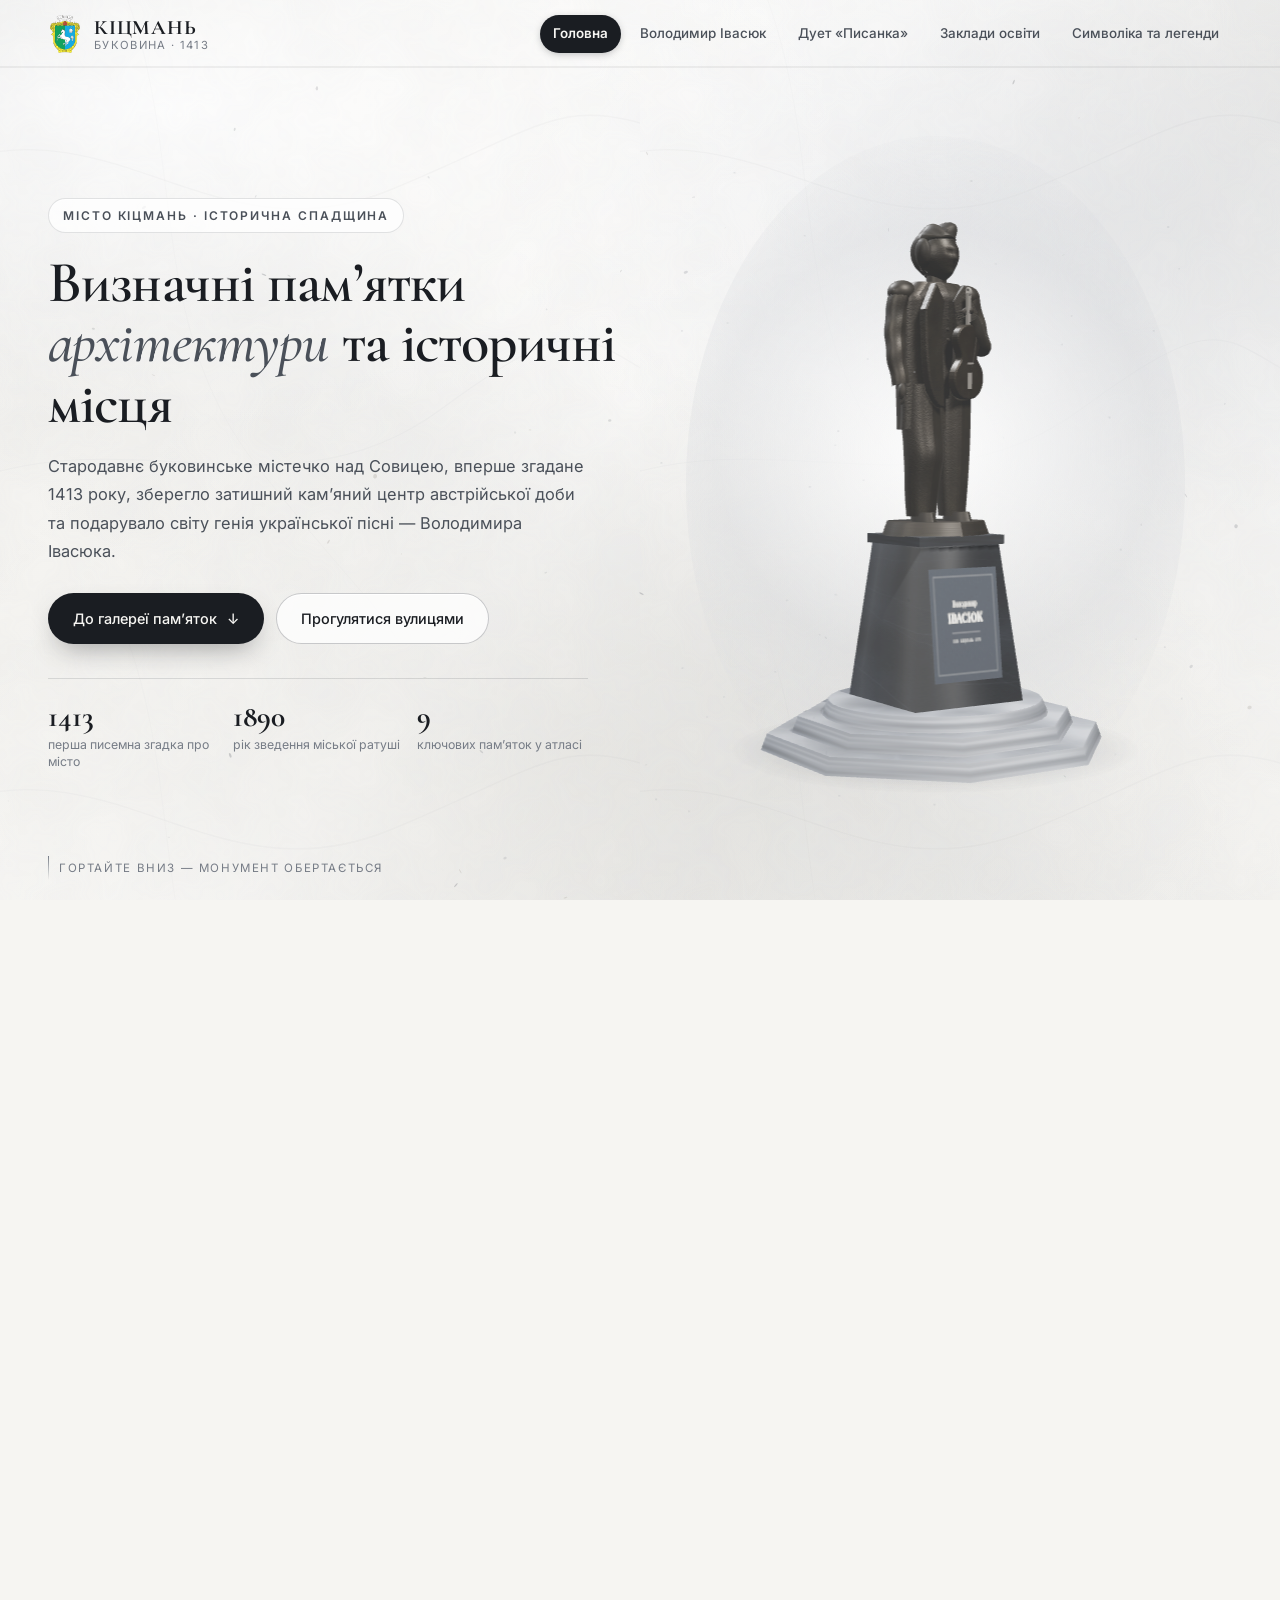
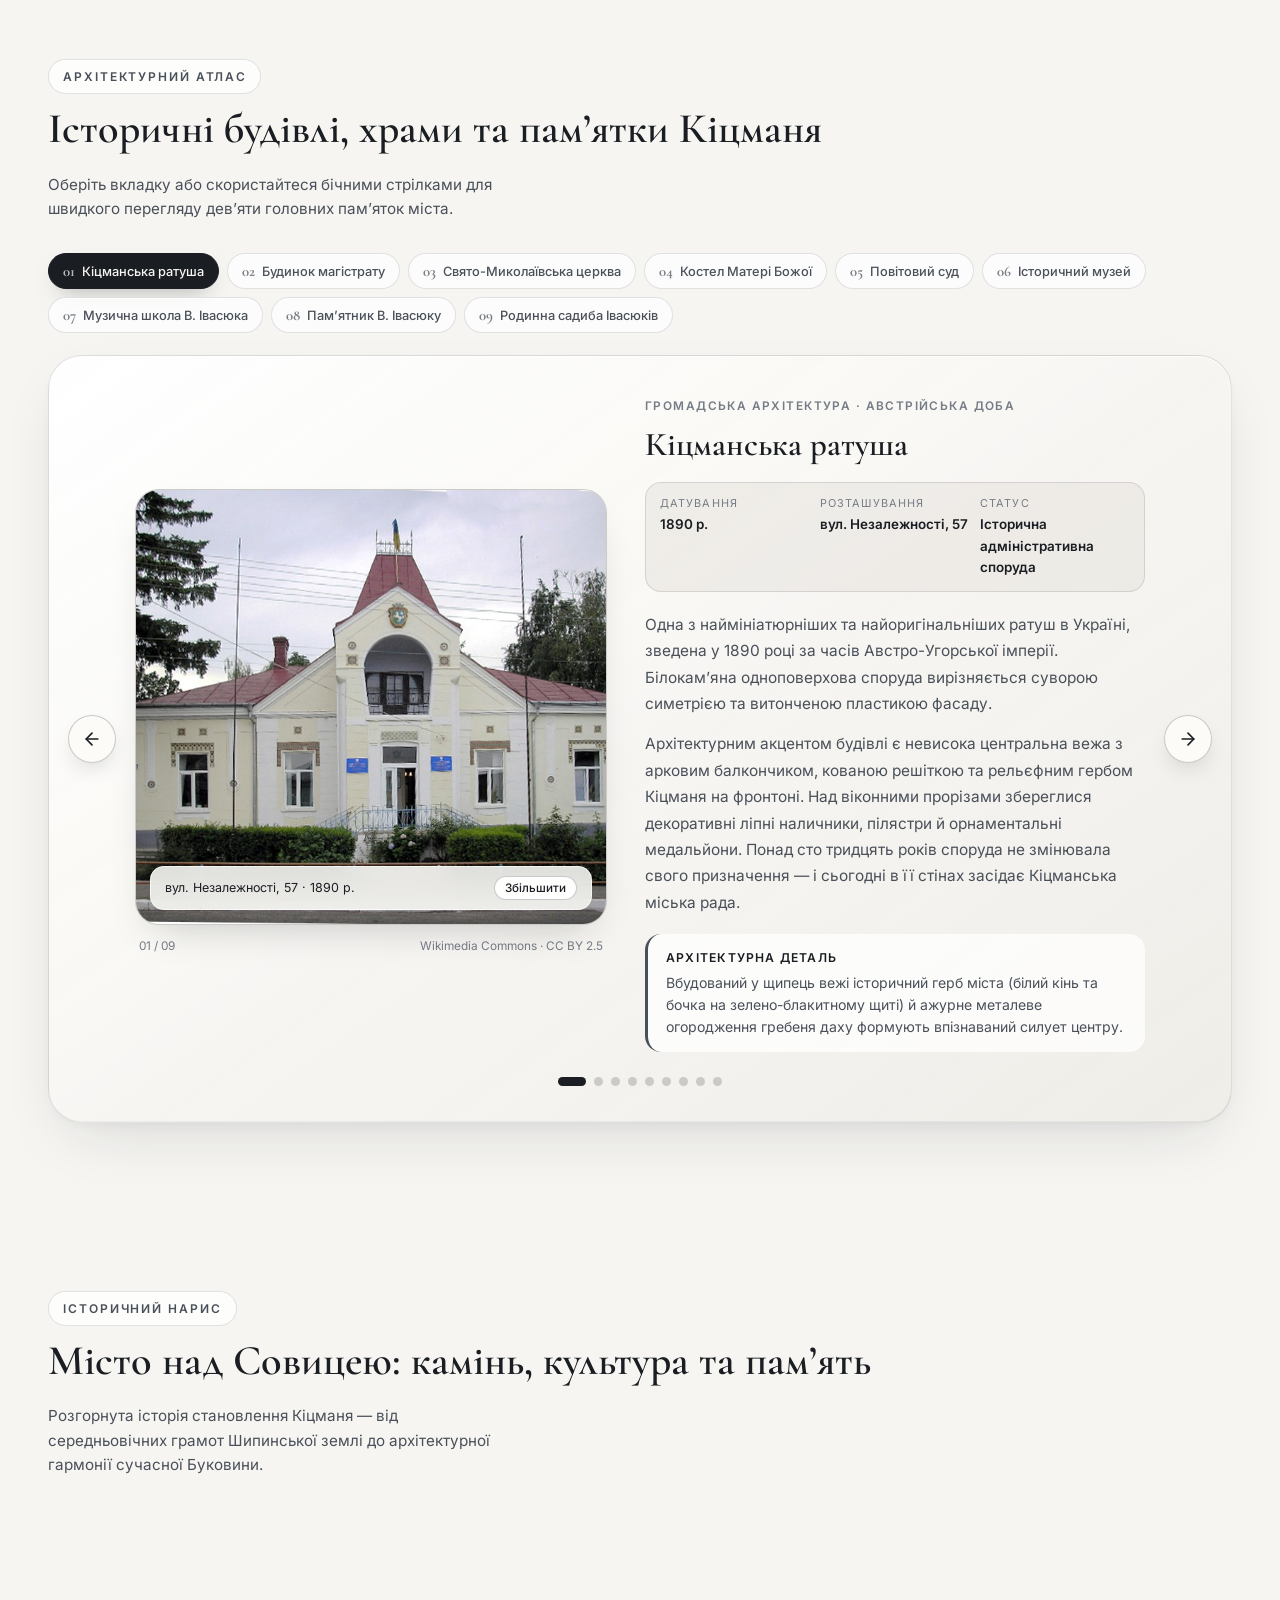
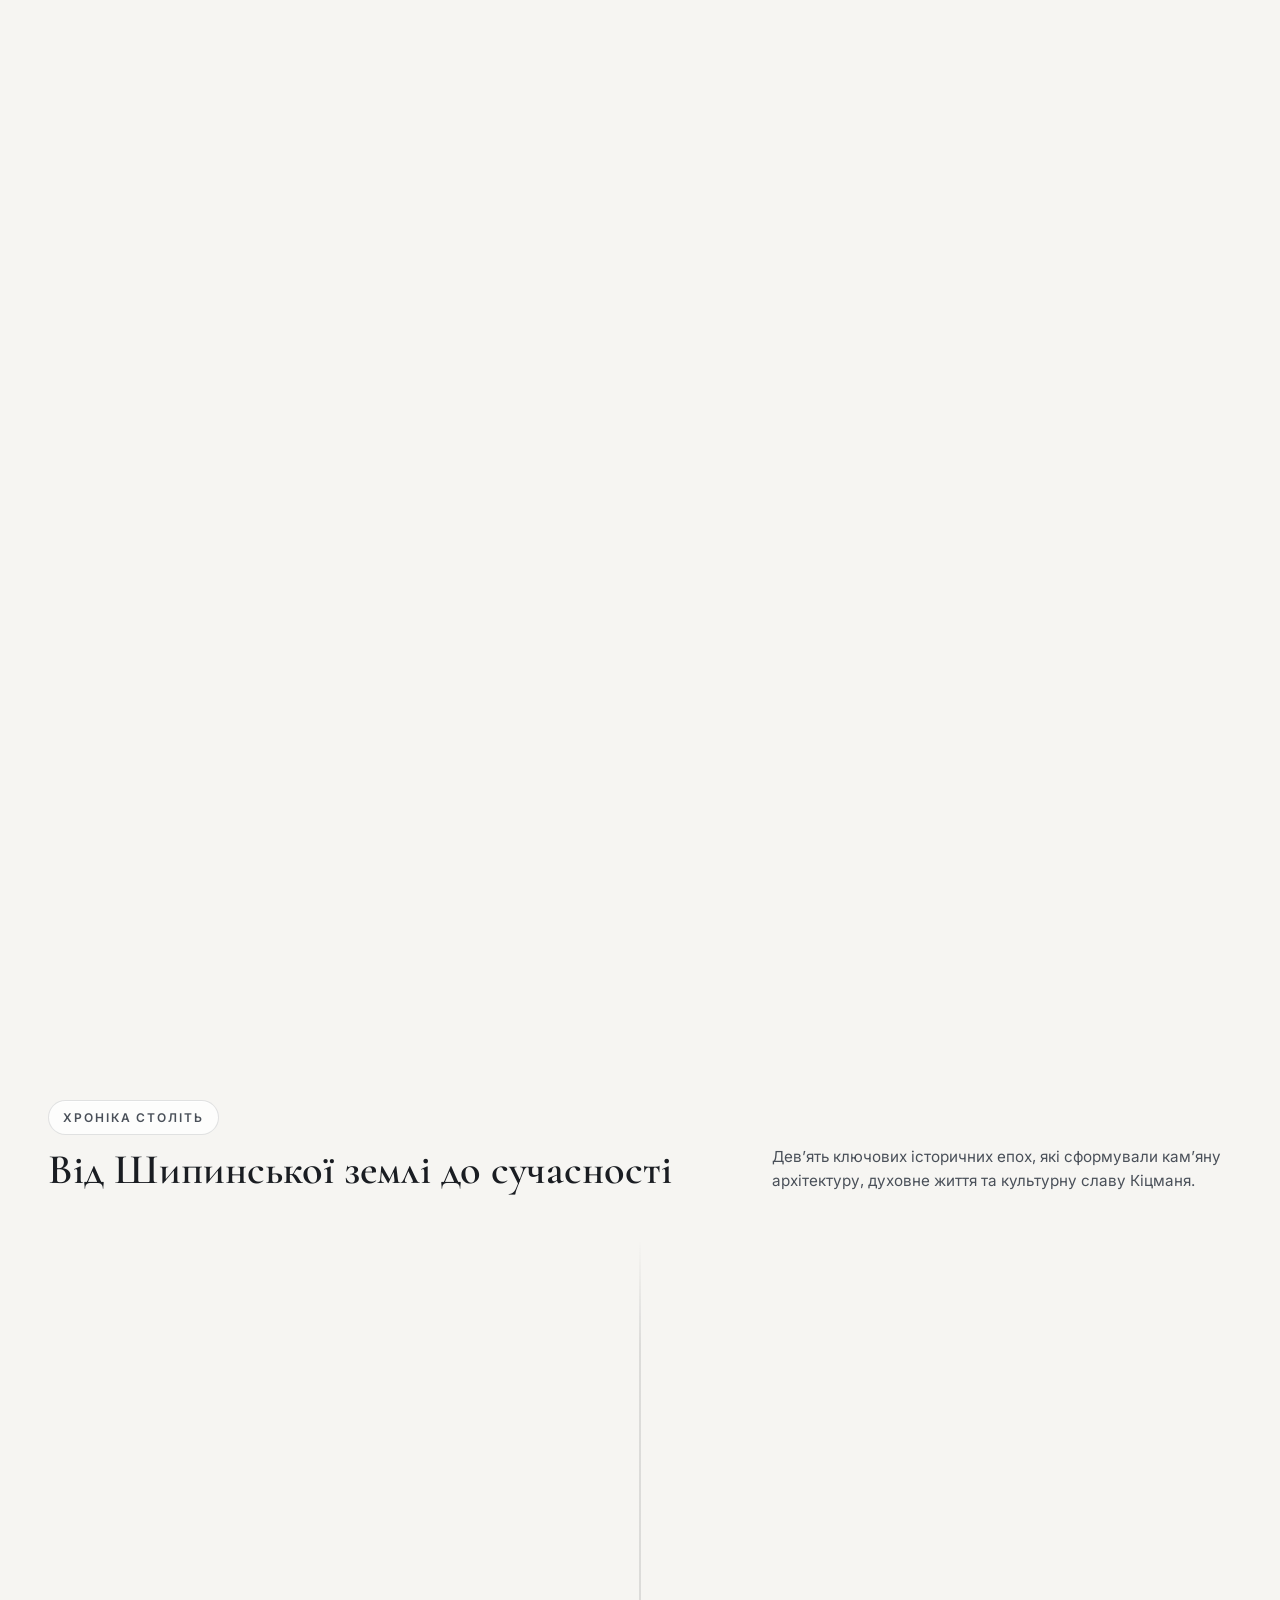
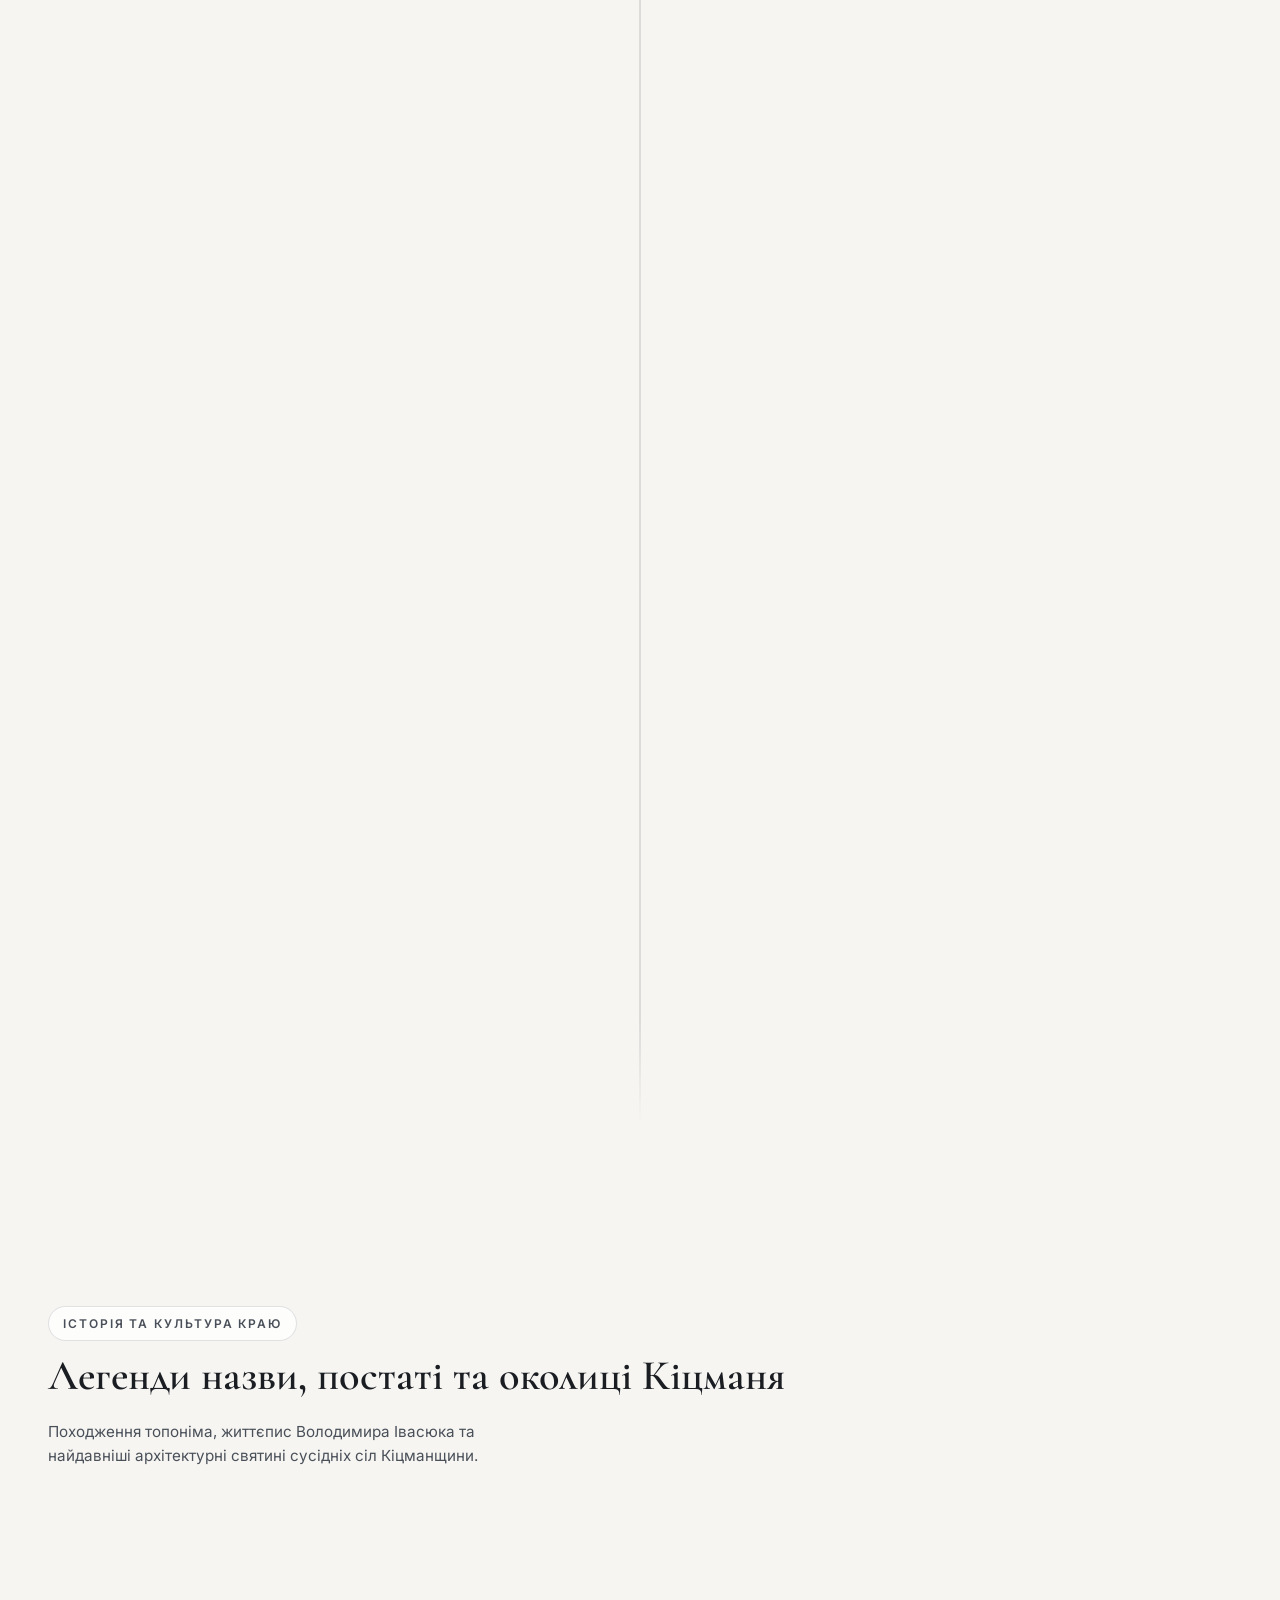
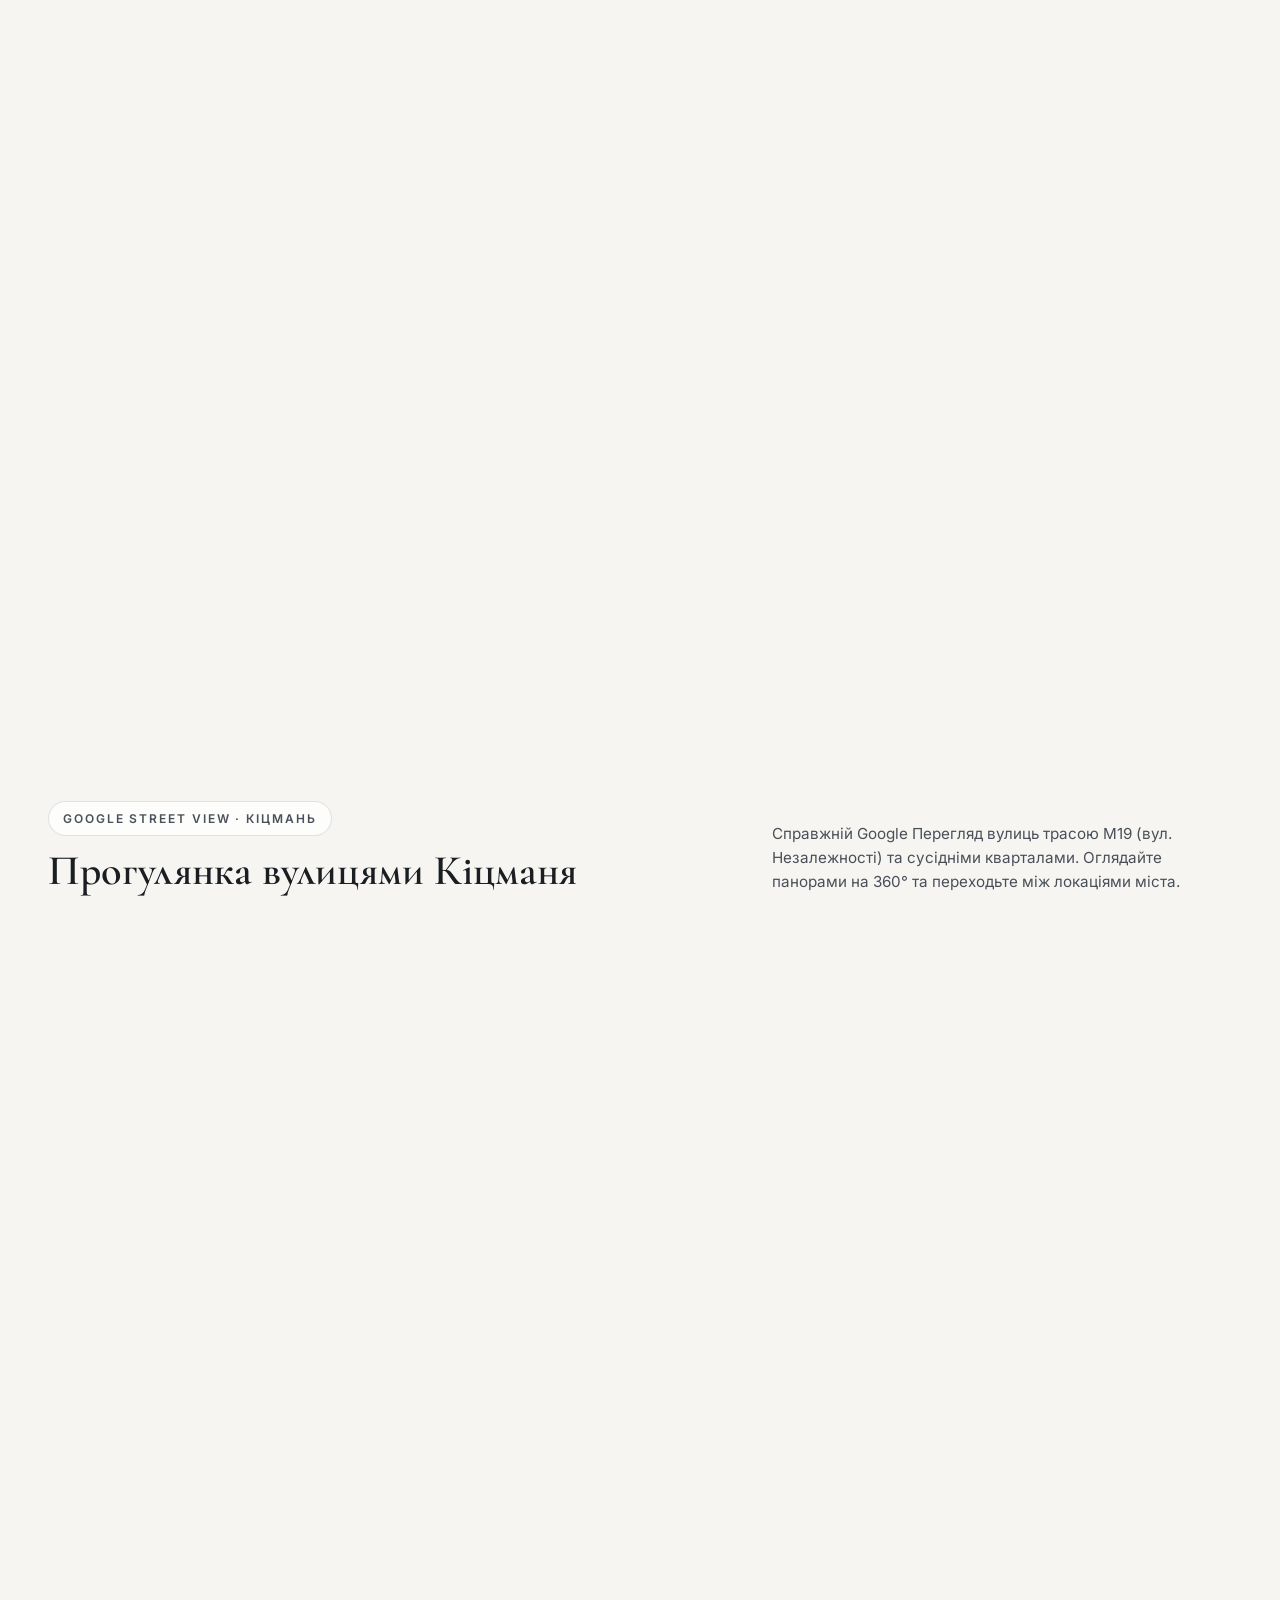
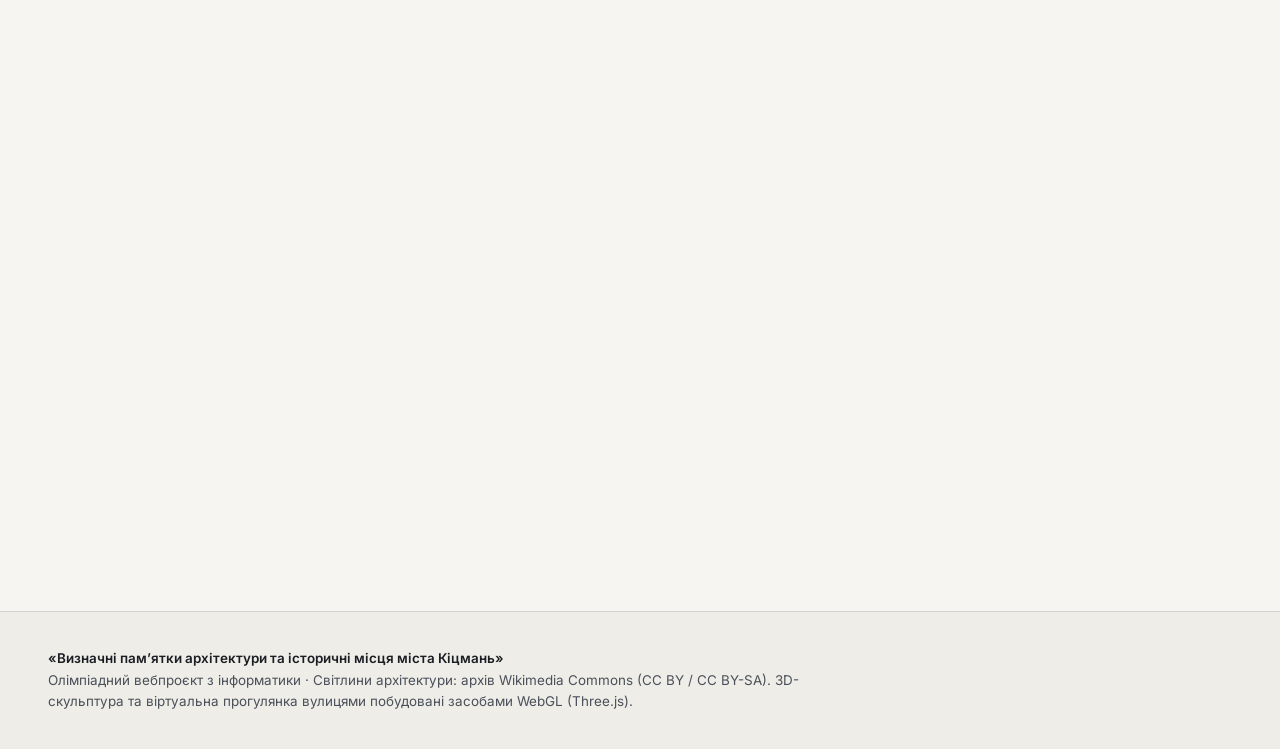
==== commit 0d171eef: "Expand to 5 pages: Ivasyuk with living 3D model, Pysanka duo, Education with before-after comparison" ====
--- a/index.html
+++ b/index.html
@@ -31,12 +31,12 @@
           </span>
         </a>
 
-        <nav class="topnav" aria-label="Навігація по сторінці">
-          <a href="#landmarks">Пам’ятки архітектури</a>
-          <a href="#essay">Історичний нарис</a>
-          <a href="#chronicle">Хроніка міста</a>
-          <a href="#route">Прогулянка вулицями</a>
-          <a href="#ivasiuk-legacy">Спадщина Івасюка</a>
+        <nav class="topnav" aria-label="Головна навігація">
+          <a href="index.html" class="is-current">Головна</a>
+          <a href="ivasyuk.html">Володимир Івасюк</a>
+          <a href="pysanka.html">Дует «Писанка»</a>
+          <a href="education.html">Заклади освіти</a>
+          <a href="symbols.html">Символіка та легенди</a>
         </nav>
       </div>
       <div class="scroll-progress-track" aria-hidden="true">
--- a/css/styles.css
+++ b/css/styles.css
@@ -160,15 +160,27 @@
   font-size: 0.84rem;
   font-weight: 500;
   color: var(--ink-secondary);
-  padding: 8px 12px;
+  padding: 8px 13px;
   border-radius: 999px;
   white-space: nowrap;
-  transition: color 180ms ease, background-color 180ms ease;
+  transition: all 180ms ease;
 }
 
 .topnav a:hover {
   color: var(--ink-primary);
   background-color: rgba(34, 38, 46, 0.06);
+}
+
+.topnav a.is-current {
+  color: #f6f5f2;
+  background-color: var(--ink-primary);
+  font-weight: 600;
+  box-shadow: 0 2px 8px -2px rgba(24, 27, 32, 0.35);
+}
+
+.topnav a.is-current:hover {
+  color: #ffffff;
+  background-color: #1a1d22;
 }
 
 .scroll-progress-track {
@@ -1610,6 +1622,514 @@
   .sv-pin-popover {
     width: 224px;
   }
+
+  .subpage-hero-grid {
+    grid-template-columns: 1fr;
+    gap: 24px;
+  }
+  .ivasyuk-3d-stage {
+    height: 380px;
+  }
+  .story-diptych {
+    grid-template-columns: 1fr;
+  }
+  .story-diptych--reverse {
+    direction: ltr;
+  }
+  .compare-stage {
+    height: 320px;
+  }
+  .symbols-layout {
+    grid-template-columns: 1fr;
+  }
+  .pysanka-hero-grid {
+    grid-template-columns: 1fr;
+  }
+}
+
+/* ========================================================
+   Subpages Global Architecture (Ivasyuk, Pysanka, Education, Symbols)
+   ======================================================== */
+
+.subpage-hero {
+  padding: 130px 0 48px;
+  border-bottom: 1px solid var(--marble-border-strong);
+  position: relative;
+}
+
+.subpage-hero-grid {
+  display: grid;
+  grid-template-columns: minmax(0, 1.15fr) minmax(0, 0.85fr);
+  gap: 42px;
+  align-items: center;
+}
+
+.subpage-hero-grid--single {
+  grid-template-columns: minmax(0, 1fr);
+  max-width: 960px;
+}
+
+.subpage-lead {
+  font-size: 1.12rem;
+  line-height: 1.74;
+  color: var(--ink-secondary);
+  margin: 16px 0 28px;
+}
+
+.subpage-pill-stats {
+  display: flex;
+  flex-wrap: wrap;
+  gap: 12px;
+}
+
+.stat-pill {
+  display: inline-flex;
+  align-items: center;
+  gap: 8px;
+  padding: 7px 15px;
+  border-radius: 999px;
+  background: rgba(255, 255, 255, 0.88);
+  border: 1px solid var(--marble-border);
+  font-size: 0.8rem;
+  color: var(--ink-secondary);
+  box-shadow: 0 2px 6px -1px rgba(24, 27, 32, 0.05);
+}
+
+.stat-pill strong {
+  color: var(--ink-primary);
+  font-family: var(--font-serif);
+  font-size: 1.05rem;
+}
+
+/* --- Subtle 3D Interactive Hero Canvas for Volodymyr Ivasyuk --- */
+.ivasyuk-3d-stage {
+  position: relative;
+  width: 100%;
+  height: 520px;
+  border-radius: 28px;
+  overflow: hidden;
+  background: radial-gradient(circle at 50% 45%, rgba(255, 255, 255, 0.95), rgba(235, 233, 226, 0.75));
+  border: 1px solid var(--marble-border);
+  box-shadow: inset 0 1px 0 rgba(255, 255, 255, 0.96), 0 24px 60px -28px rgba(24, 27, 32, 0.18);
+  display: flex;
+  align-items: center;
+  justify-content: center;
+}
+
+.ivasyuk-canvas {
+  width: 100%;
+  height: 100%;
+  display: block;
+}
+
+.ivasyuk-3d-caption {
+  position: absolute;
+  bottom: 14px;
+  left: 18px;
+  right: 18px;
+  display: flex;
+  justify-content: space-between;
+  align-items: center;
+  font-size: 0.74rem;
+  color: var(--ink-muted);
+  pointer-events: none;
+  background: rgba(252, 251, 248, 0.84);
+  padding: 6px 14px;
+  border-radius: 999px;
+  border: 1px solid var(--marble-border);
+  backdrop-filter: blur(6px);
+}
+
+/* --- Story Diptych Layouts (Photo + Editorial Narrative) --- */
+.story-diptych {
+  display: grid;
+  grid-template-columns: minmax(0, 1fr) minmax(0, 1.15fr);
+  gap: 40px 48px;
+  align-items: center;
+  padding: 48px 0;
+  border-bottom: 1px solid var(--marble-border);
+}
+
+.story-diptych--reverse {
+  grid-template-columns: minmax(0, 1.15fr) minmax(0, 1fr);
+}
+
+.story-diptych--reverse > :first-child {
+  order: 2;
+}
+
+.story-diptych--reverse > :last-child {
+  order: 1;
+}
+
+.story-frame {
+  position: relative;
+  border-radius: 24px;
+  overflow: hidden;
+  border: 1px solid var(--marble-border);
+  background: var(--marble-slab);
+  box-shadow: 0 16px 40px -24px rgba(24, 27, 32, 0.22);
+}
+
+.story-frame img {
+  width: 100%;
+  height: auto;
+  min-height: 320px;
+  max-height: 480px;
+  object-fit: cover;
+  display: block;
+  transition: transform 400ms ease;
+}
+
+.story-frame:hover img {
+  transform: scale(1.025);
+}
+
+.story-frame figcaption {
+  padding: 10px 16px;
+  font-size: 0.78rem;
+  color: var(--ink-secondary);
+  background: rgba(252, 251, 248, 0.95);
+  border-top: 1px solid var(--marble-border);
+  display: flex;
+  justify-content: space-between;
+}
+
+.story-body h3 {
+  font-family: var(--font-serif);
+  font-size: 1.82rem;
+  font-weight: 600;
+  line-height: 1.2;
+  color: var(--ink-primary);
+  margin: 8px 0 16px;
+}
+
+.story-body p {
+  font-size: 0.95rem;
+  line-height: 1.76;
+  color: var(--ink-secondary);
+  margin-bottom: 14px;
+}
+
+.story-meta-badge {
+  display: inline-block;
+  font-size: 0.72rem;
+  font-weight: 600;
+  letter-spacing: 0.12em;
+  text-transform: uppercase;
+  color: var(--ink-muted);
+}
+
+/* --- Interactive Before & After Comparison Slider for Education --- */
+.compare-container {
+  margin: 36px 0;
+  background: rgba(255, 255, 255, 0.75);
+  border-radius: 28px;
+  border: 1px solid var(--marble-border);
+  padding: 24px;
+  box-shadow: var(--stone-shadow);
+}
+
+.compare-head {
+  display: flex;
+  justify-content: space-between;
+  align-items: baseline;
+  flex-wrap: wrap;
+  gap: 12px;
+  margin-bottom: 16px;
+}
+
+.compare-stage {
+  position: relative;
+  width: 100%;
+  height: 460px;
+  border-radius: 18px;
+  overflow: hidden;
+  border: 1px solid var(--marble-border);
+  user-select: none;
+}
+
+.compare-pane {
+  position: absolute;
+  inset: 0;
+  width: 100%;
+  height: 100%;
+}
+
+.compare-pane img {
+  width: 100%;
+  height: 100%;
+  object-fit: cover;
+  display: block;
+}
+
+.compare-pane--before {
+  z-index: 1;
+  filter: grayscale(80%) sepia(20%) contrast(1.05);
+}
+
+.compare-pane--after {
+  z-index: 2;
+  clip-path: polygon(50% 0, 100% 0, 100% 100%, 50% 100%);
+  transition: clip-path 40ms linear;
+}
+
+.compare-handle-line {
+  position: absolute;
+  top: 0;
+  bottom: 0;
+  left: 50%;
+  width: 2px;
+  background: #ffffff;
+  z-index: 3;
+  box-shadow: 0 0 10px rgba(0, 0, 0, 0.4);
+  pointer-events: none;
+}
+
+.compare-handle-btn {
+  position: absolute;
+  top: 50%;
+  left: 50%;
+  transform: translate(-50%, -50%);
+  width: 38px;
+  height: 38px;
+  border-radius: 50%;
+  background: var(--ink-primary);
+  color: #ffffff;
+  border: 2px solid #ffffff;
+  display: flex;
+  align-items: center;
+  justify-content: center;
+  font-size: 0.85rem;
+  box-shadow: 0 4px 12px rgba(0, 0, 0, 0.3);
+  pointer-events: none;
+}
+
+.compare-badge {
+  position: absolute;
+  bottom: 16px;
+  padding: 6px 14px;
+  border-radius: 999px;
+  font-size: 0.74rem;
+  font-weight: 600;
+  letter-spacing: 0.08em;
+  text-transform: uppercase;
+  z-index: 4;
+}
+
+.compare-badge--left {
+  left: 16px;
+  background: rgba(24, 27, 32, 0.82);
+  color: #ffffff;
+}
+
+.compare-badge--right {
+  right: 16px;
+  background: rgba(255, 255, 255, 0.92);
+  color: var(--ink-primary);
+  border: 1px solid var(--marble-border);
+}
+
+.compare-range {
+  position: absolute;
+  inset: 0;
+  width: 100%;
+  height: 100%;
+  opacity: 0;
+  cursor: ew-resize;
+  z-index: 10;
+  margin: 0;
+}
+
+/* --- Duet Pysanka Specific Styles --- */
+.pysanka-hero-grid {
+  display: grid;
+  grid-template-columns: minmax(0, 1.2fr) minmax(0, 0.8fr);
+  gap: 36px;
+  align-items: center;
+}
+
+.duet-features-grid {
+  display: grid;
+  grid-template-columns: repeat(3, minmax(0, 1fr));
+  gap: 24px;
+  margin: 36px 0;
+}
+
+.duet-feature-box {
+  background: rgba(255, 255, 255, 0.78);
+  border-radius: 22px;
+  padding: 24px;
+  border: 1px solid var(--marble-border);
+  box-shadow: var(--stone-shadow);
+}
+
+.duet-feature-box strong {
+  display: block;
+  font-family: var(--font-serif);
+  font-size: 1.28rem;
+  color: var(--ink-primary);
+  margin: 6px 0 10px;
+}
+
+.song-catalog-list {
+  display: grid;
+  grid-template-columns: repeat(2, minmax(0, 1fr));
+  gap: 14px;
+  margin: 20px 0;
+}
+
+.song-card {
+  padding: 16px 20px;
+  border-radius: 16px;
+  background: rgba(255, 255, 255, 0.82);
+  border: 1px solid var(--marble-border);
+  display: flex;
+  align-items: center;
+  justify-content: space-between;
+}
+
+.song-card strong {
+  font-size: 0.94rem;
+  color: var(--ink-primary);
+}
+
+.song-card span {
+  font-size: 0.78rem;
+  color: var(--ink-muted);
+}
+
+/* --- Symbols & Heraldry Specific Styles --- */
+.symbols-layout {
+  display: grid;
+  grid-template-columns: 340px minmax(0, 1fr);
+  gap: 40px;
+  align-items: start;
+}
+
+.symbols-herb-showcase {
+  position: sticky;
+  top: 96px;
+  background: rgba(255, 255, 255, 0.85);
+  border: 1px solid var(--marble-border);
+  border-radius: 26px;
+  padding: 28px;
+  text-align: center;
+  box-shadow: var(--stone-shadow);
+}
+
+.symbols-herb-showcase img {
+  width: 190px;
+  height: auto;
+  margin: 0 auto 16px;
+  display: block;
+  filter: drop-shadow(0 12px 24px rgba(24, 27, 32, 0.12));
+}
+
+.heraldry-inspect-items {
+  display: flex;
+  flex-direction: column;
+  gap: 14px;
+}
+
+.heraldry-item {
+  border-radius: 20px;
+  background: rgba(255, 255, 255, 0.82);
+  border: 1px solid var(--marble-border);
+  padding: 20px 24px;
+  transition: all 200ms ease;
+}
+
+.heraldry-item:hover {
+  background: #ffffff;
+  border-color: var(--marble-border-strong);
+  box-shadow: 0 10px 28px -14px rgba(24, 27, 32, 0.12);
+}
+
+.heraldry-item-head {
+  display: flex;
+  align-items: center;
+  gap: 12px;
+  margin-bottom: 8px;
+}
+
+.heraldry-num {
+  font-family: var(--font-serif);
+  font-weight: 700;
+  font-size: 1.15rem;
+  color: var(--ink-primary);
+  width: 28px;
+  height: 28px;
+  border-radius: 50%;
+  background: rgba(34, 38, 46, 0.08);
+  display: inline-flex;
+  align-items: center;
+  justify-content: center;
+}
+
+.heraldry-item-title {
+  font-family: var(--font-serif);
+  font-size: 1.28rem;
+  font-weight: 600;
+  color: var(--ink-primary);
+  margin: 0;
+}
+
+.heraldry-item p {
+  margin: 0;
+  font-size: 0.9rem;
+  line-height: 1.62;
+  color: var(--ink-secondary);
+}
+
+.legends-cards-grid {
+  display: grid;
+  grid-template-columns: repeat(2, minmax(0, 1fr));
+  gap: 24px;
+  margin-top: 24px;
+}
+
+.legend-block {
+  background: rgba(255, 255, 255, 0.8);
+  border-radius: 24px;
+  border: 1px solid var(--marble-border);
+  padding: 28px;
+  box-shadow: var(--stone-shadow);
+  display: flex;
+  flex-direction: column;
+}
+
+.legend-block-tag {
+  font-size: 0.72rem;
+  font-weight: 600;
+  letter-spacing: 0.12em;
+  text-transform: uppercase;
+  color: var(--ink-muted);
+  margin-bottom: 8px;
+}
+
+.legend-block h3 {
+  font-family: var(--font-serif);
+  font-size: 1.45rem;
+  font-weight: 600;
+  color: var(--ink-primary);
+  margin: 0 0 14px;
+  line-height: 1.22;
+}
+
+.legend-block p {
+  margin: 0;
+  font-size: 0.91rem;
+  line-height: 1.7;
+  color: var(--ink-secondary);
+}
+
+@media (max-width: 1024px) {
+  .duet-features-grid,
+  .song-catalog-list,
+  .legends-cards-grid {
+    grid-template-columns: 1fr;
+  }
 }
 
 @media (prefers-reduced-motion: reduce) {
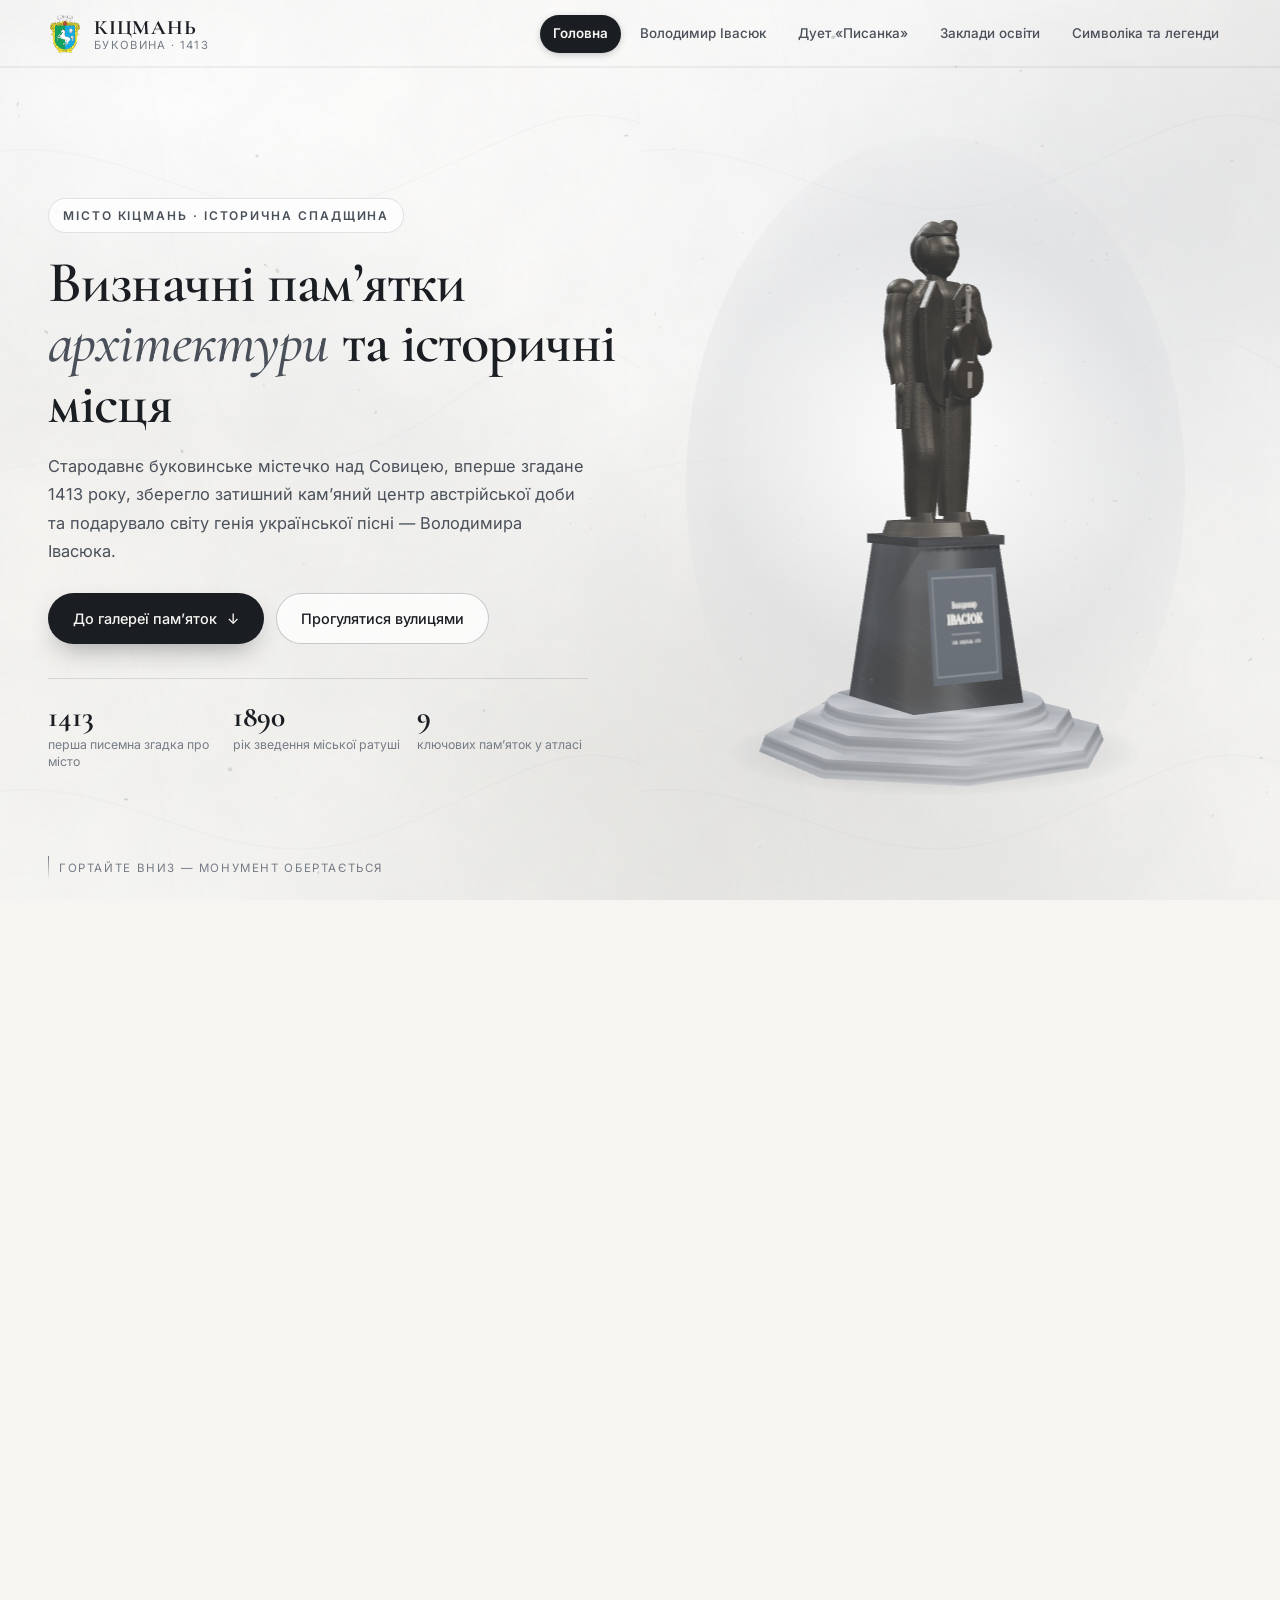
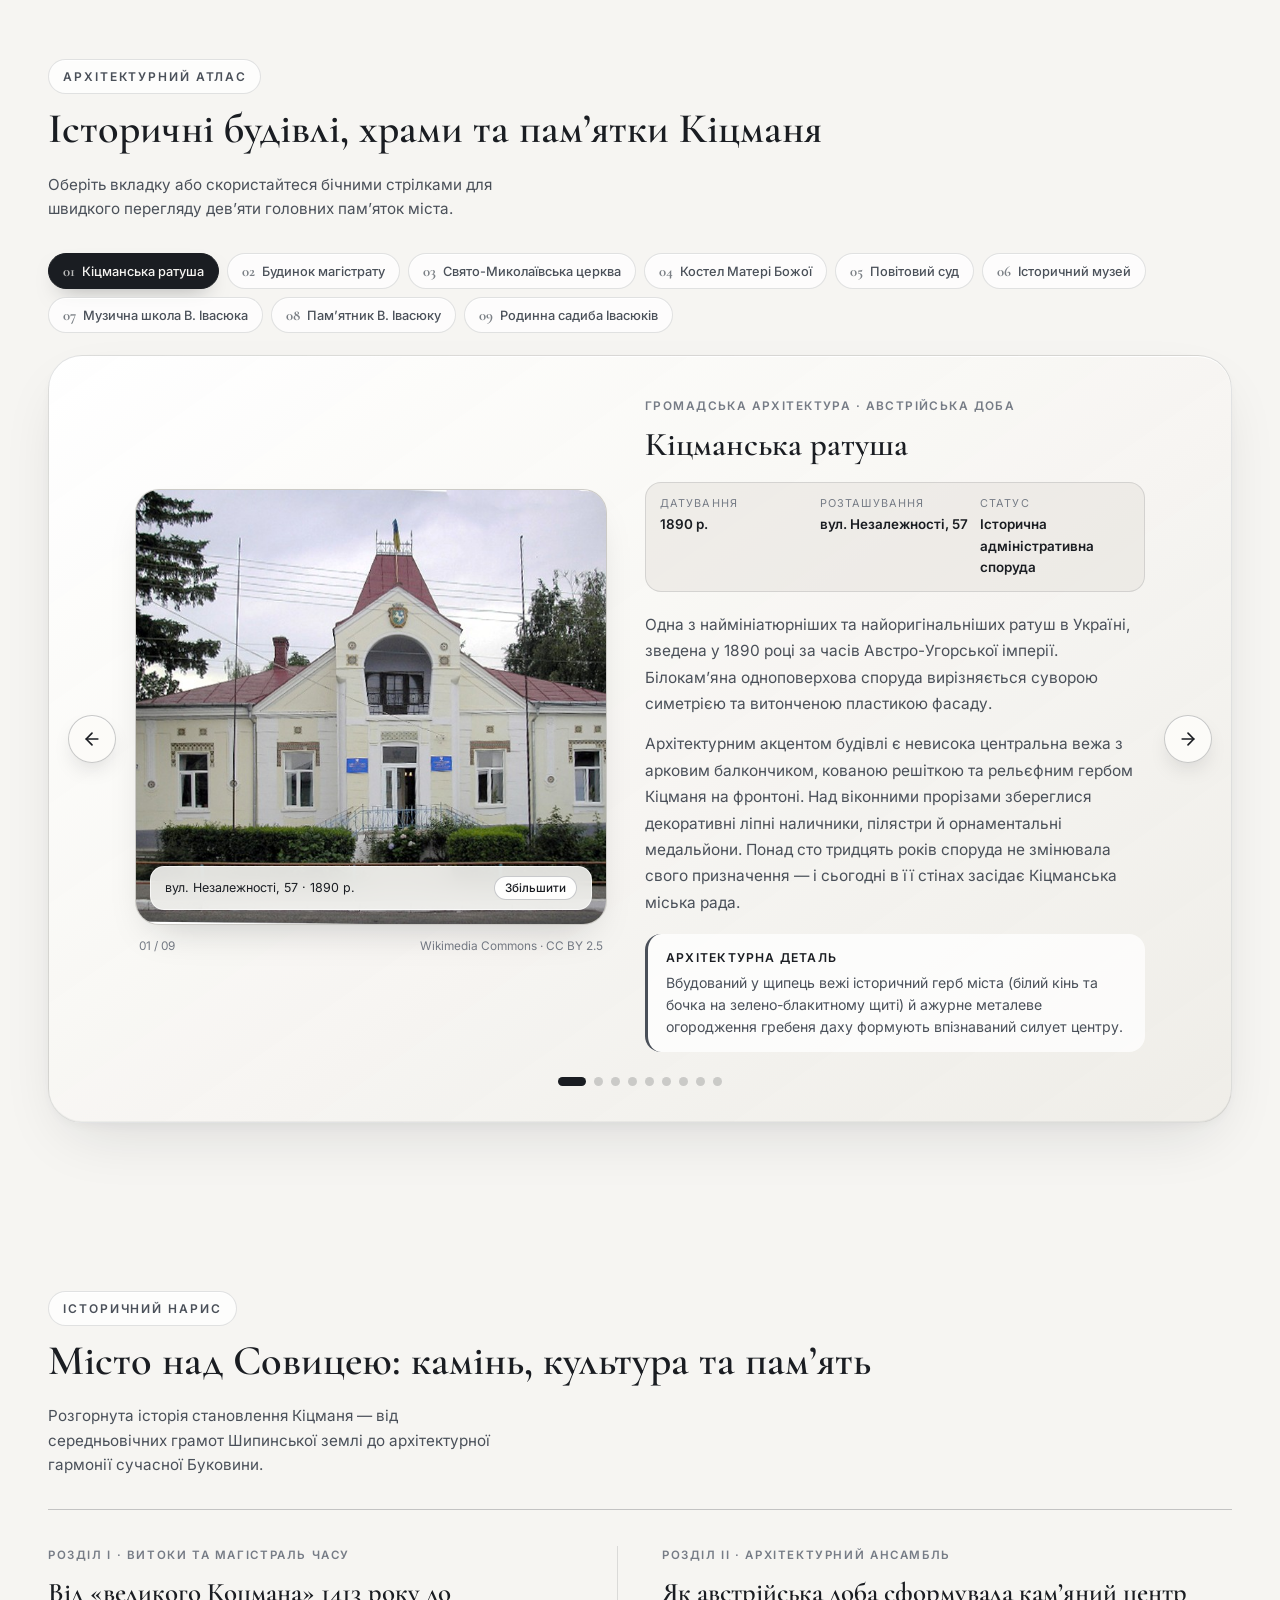
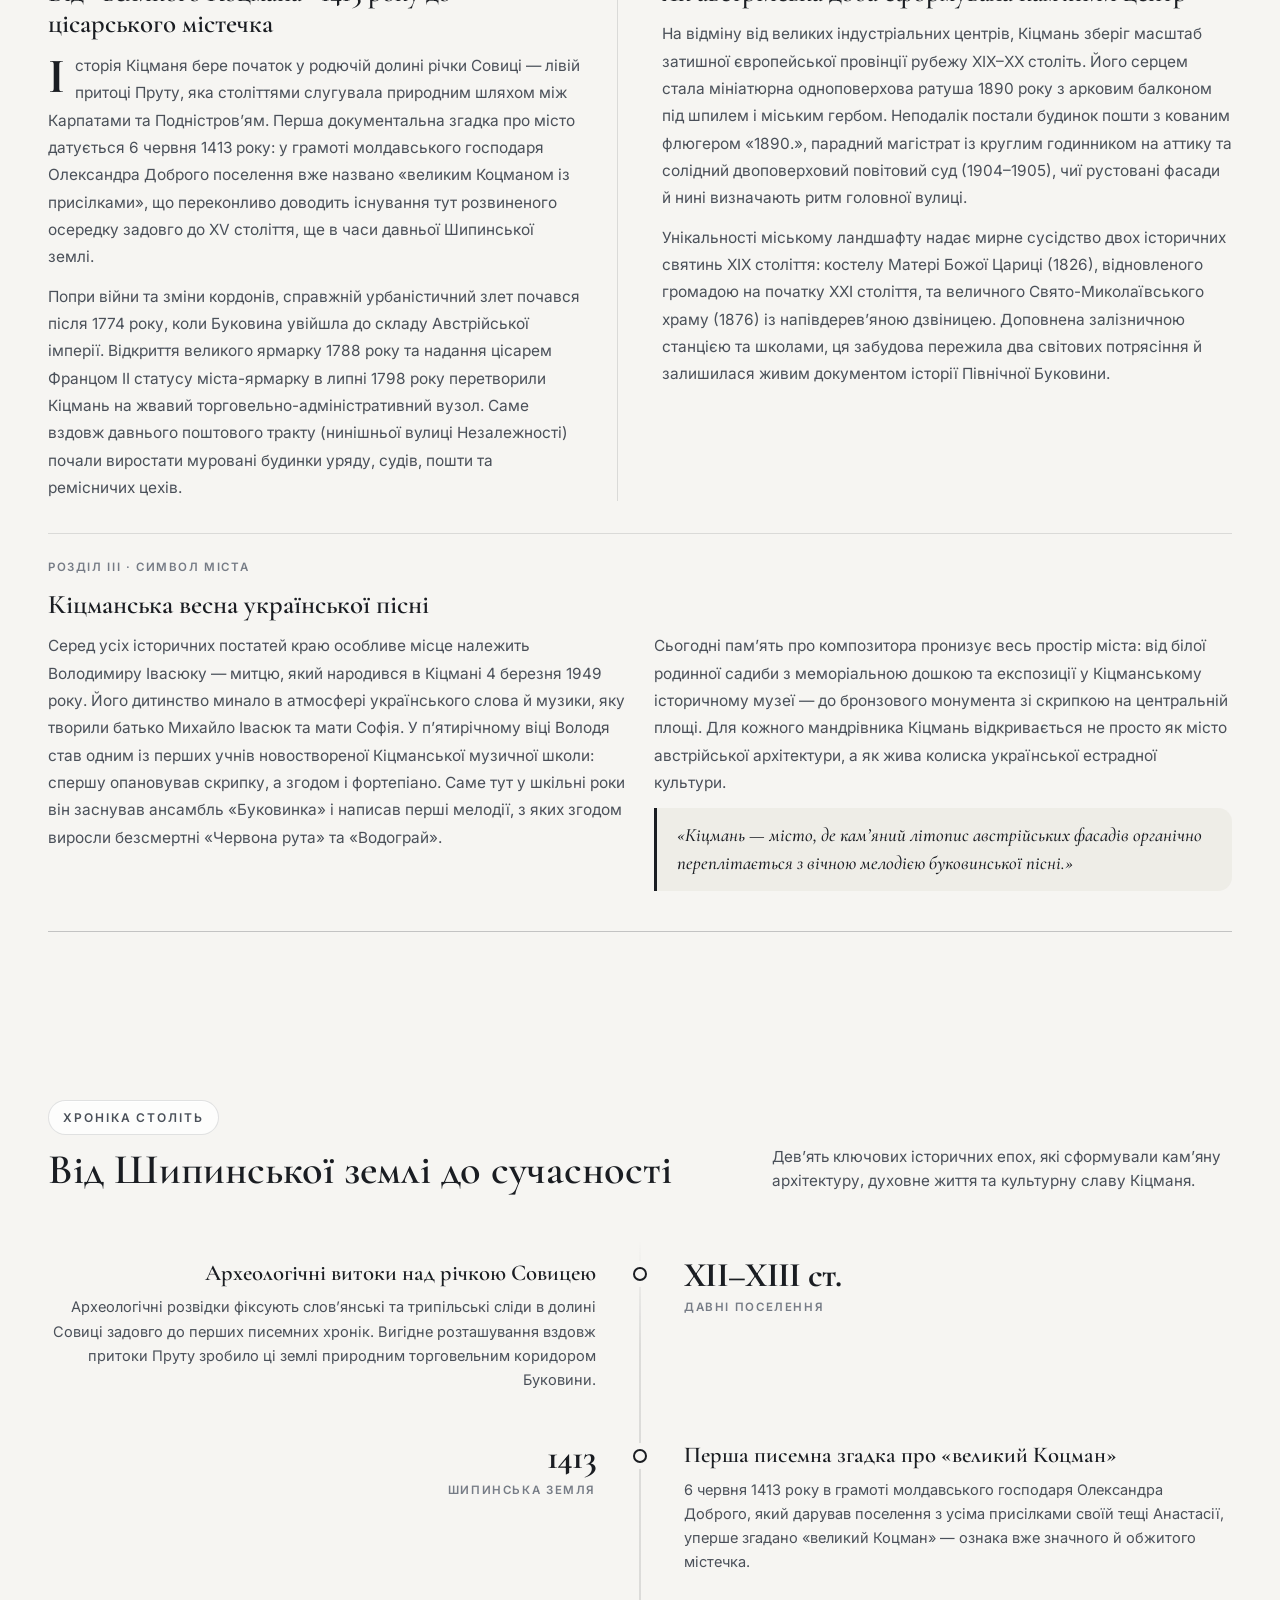
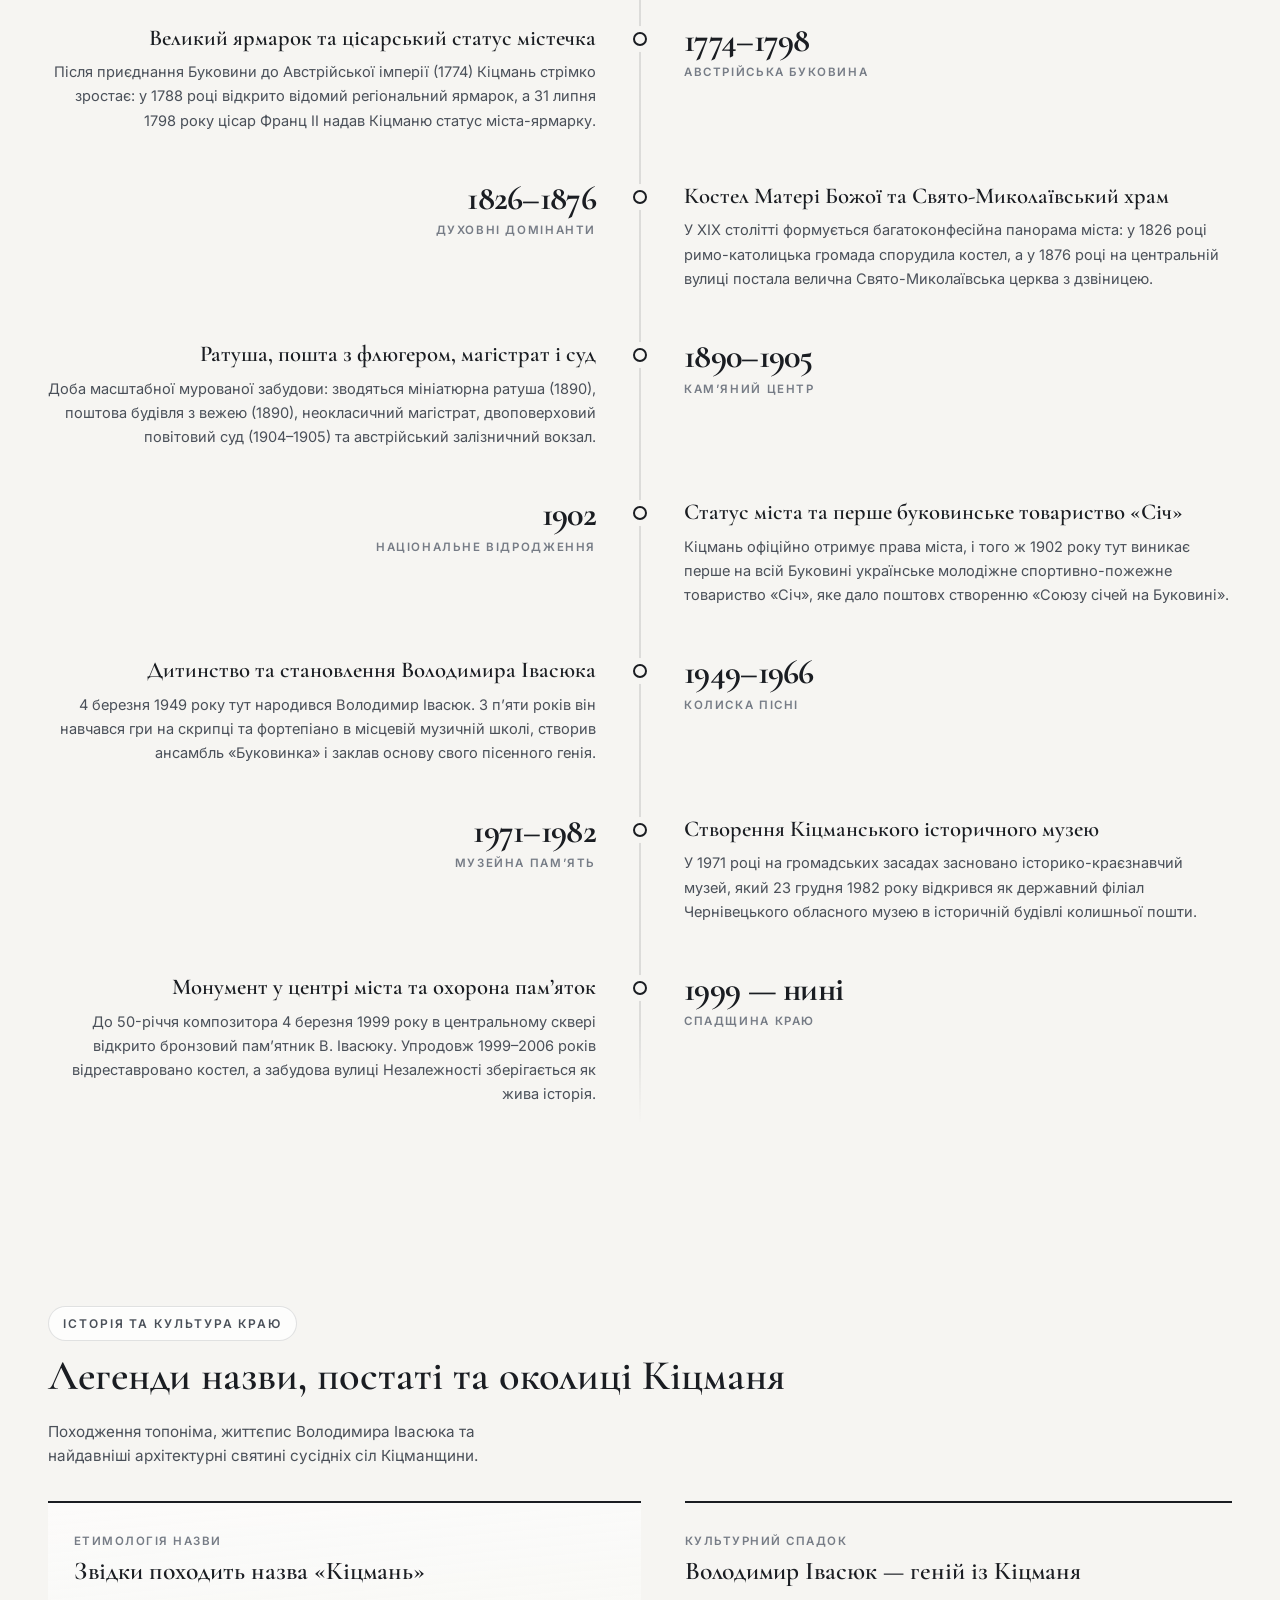
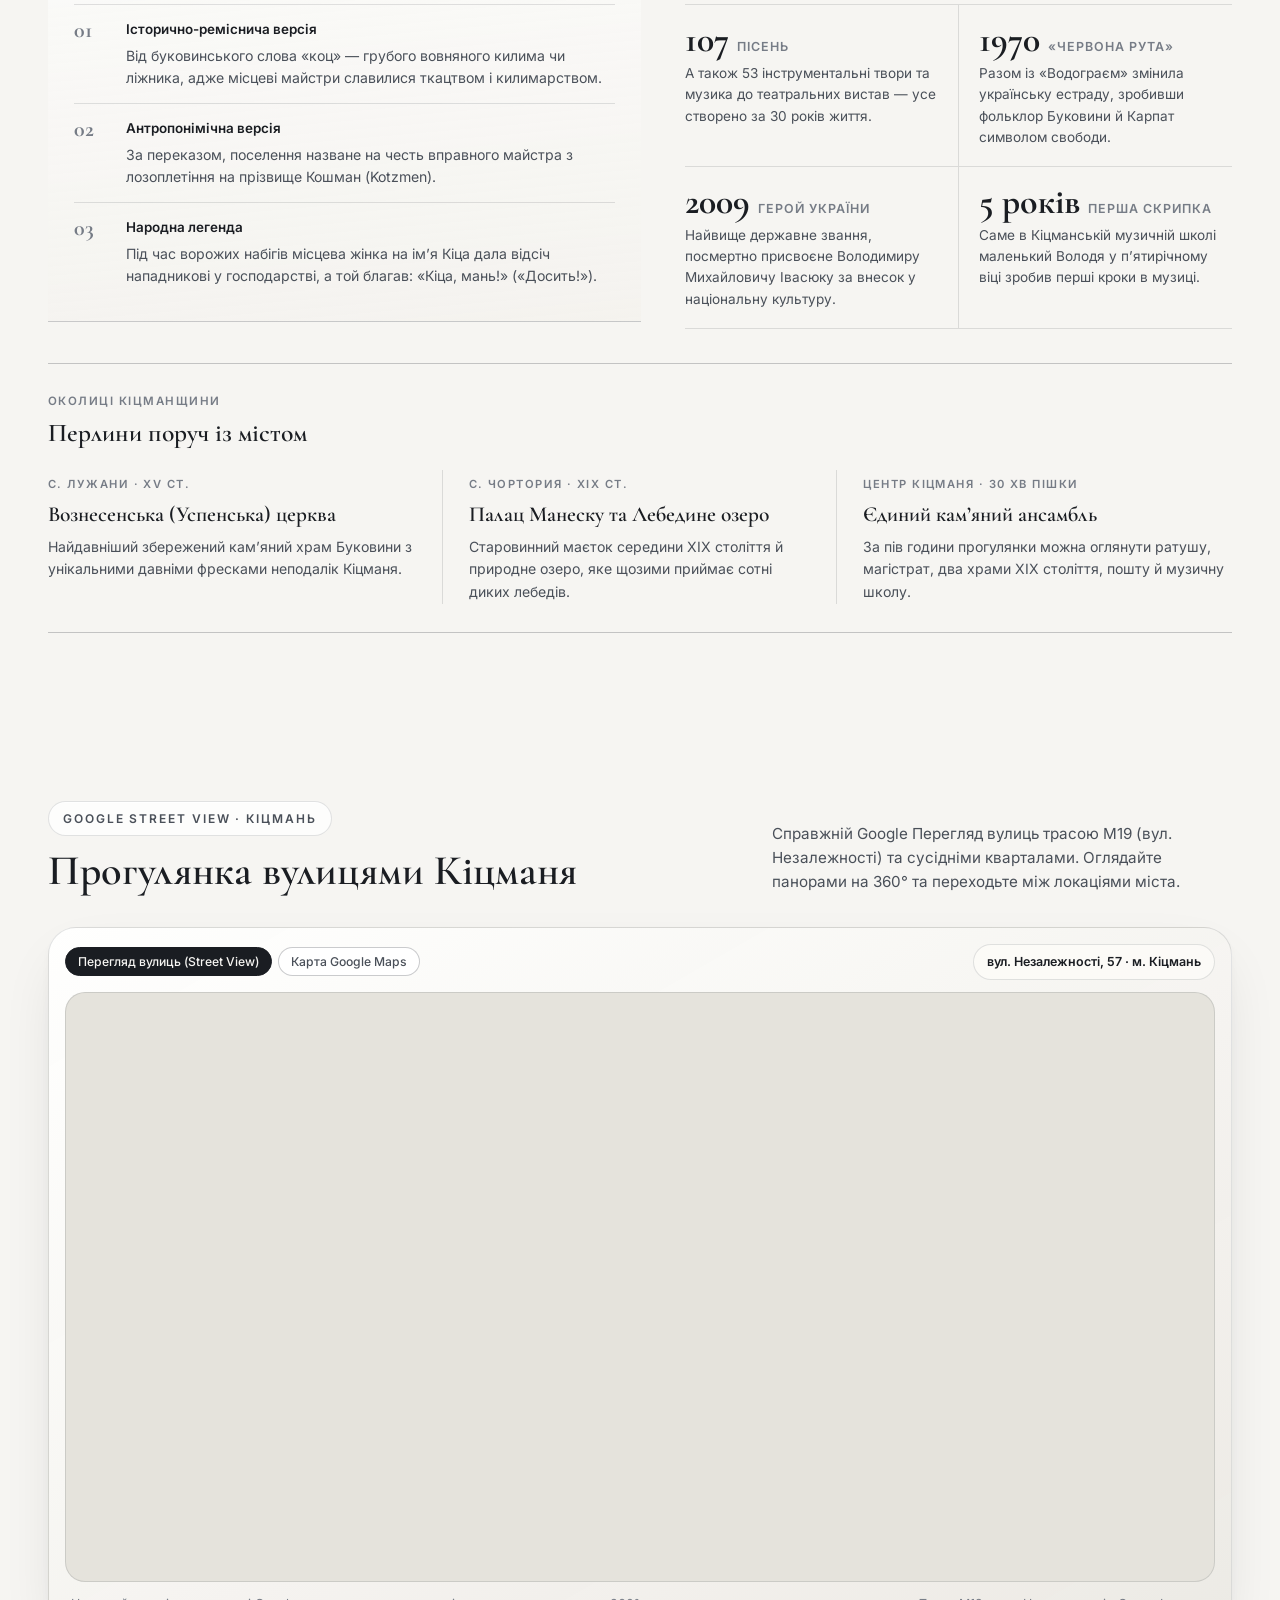
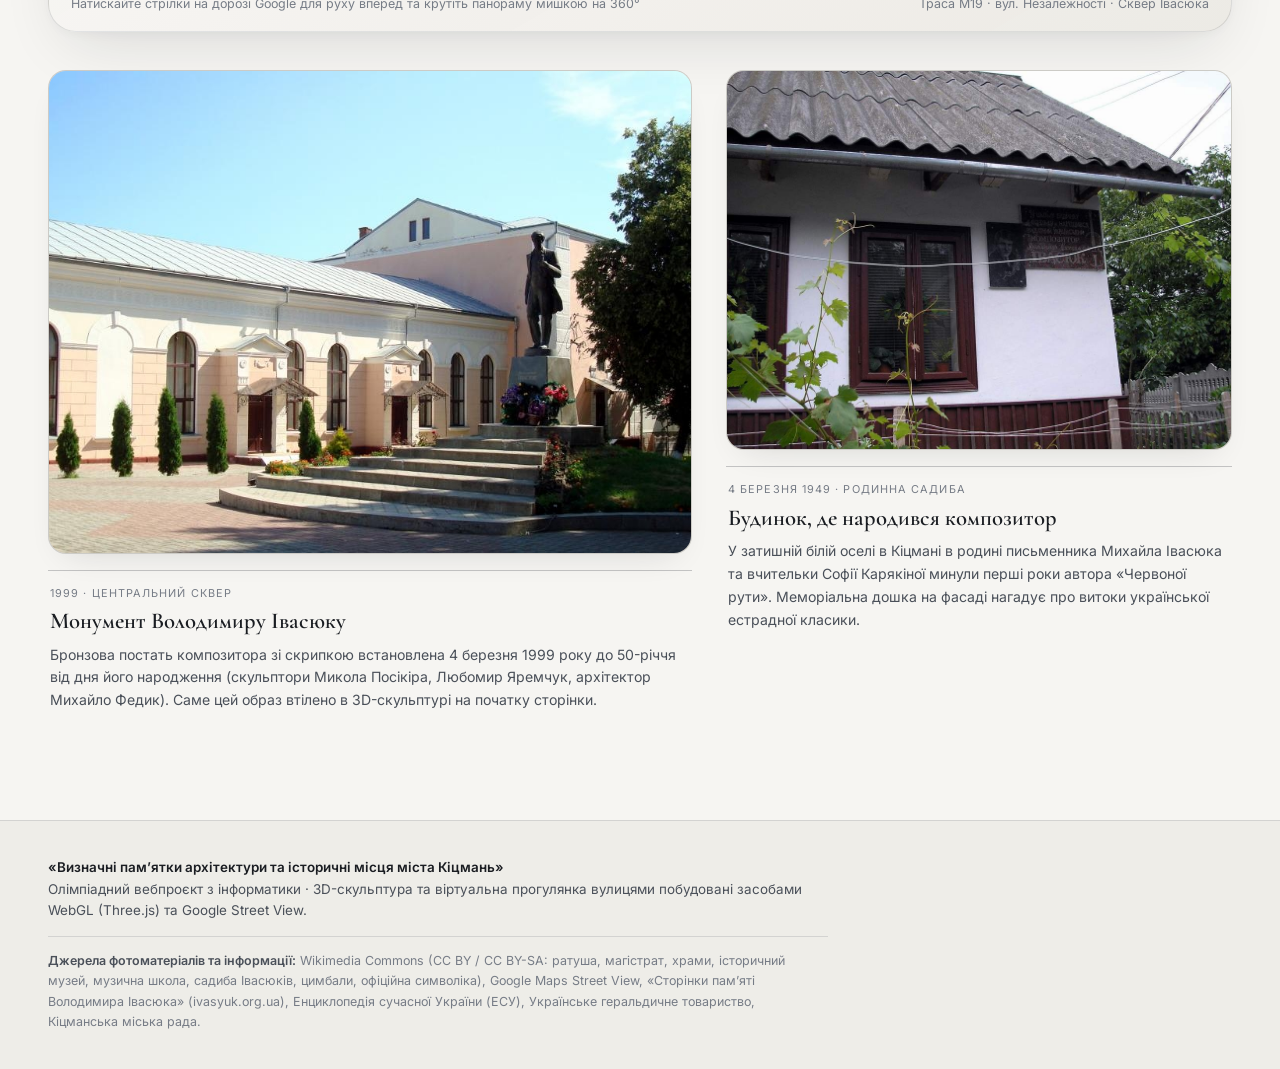
==== commit 89bd4239: "Use main bronze 3D statue in cursor-follow mode on ivasyuk.html, switch spotlight cards to Carrara m" ====
--- a/index.html
+++ b/index.html
@@ -503,9 +503,11 @@
         <div class="footer-meta">
           <strong>«Визначні пам’ятки архітектури та історичні місця міста Кіцмань»</strong>
           <br />
-          Олімпіадний вебпроєкт з інформатики · Світлини архітектури: архів
-          Wikimedia Commons (CC BY / CC BY-SA). 3D-скульптура та віртуальна
-          прогулянка вулицями побудовані засобами WebGL (Three.js).
+          Олімпіадний вебпроєкт з інформатики · 3D-скульптура та віртуальна прогулянка вулицями побудовані засобами WebGL (Three.js) та Google Street View.
+          <div class="footer-sources">
+            <strong>Джерела фотоматеріалів та інформації:</strong>
+            Wikimedia Commons (CC BY / CC BY-SA: ратуша, магістрат, храми, історичний музей, музична школа, садиба Івасюків, цимбали, офіційна символіка), Google Maps Street View, «Сторінки пам’яті Володимира Івасюка» (ivasyuk.org.ua), Енциклопедія сучасної України (ЕСУ), Українське геральдичне товариство, Кіцманська міська рада.
+          </div>
         </div>
       </div>
     </footer>
--- a/css/styles.css
+++ b/css/styles.css
@@ -1323,22 +1323,35 @@
   position: relative;
   cursor: pointer;
   overflow: hidden;
-  border-radius: 16px;
+  border-radius: 18px;
+  background: var(--marble-slab);
   border: 1px solid var(--marble-border);
-  background: var(--marble-slab);
-  box-shadow: 0 18px 36px -22px rgba(24, 27, 32, 0.24);
+  box-shadow: 0 14px 32px -18px rgba(24, 27, 32, 0.16);
+  transition: transform 320ms cubic-bezier(0.22, 1, 0.36, 1), box-shadow 320ms ease;
 }
 
 .heritage-card-media img {
   width: 100%;
-  height: 250px;
+  aspect-ratio: 4 / 3;
+  height: auto;
   object-fit: cover;
   display: block;
-  transition: transform 360ms ease;
+  transition: transform 420ms cubic-bezier(0.22, 1, 0.36, 1), filter 320ms ease;
+}
+
+.heritage-card-media--contain img {
+  object-fit: contain;
+  padding: 18px;
+}
+
+.heritage-card-media:hover {
+  transform: translateY(-3px);
+  box-shadow: 0 20px 40px -18px rgba(24, 27, 32, 0.22);
 }
 
 .heritage-card-media:hover img {
-  transform: scale(1.03);
+  transform: scale(1.015);
+  filter: contrast(1.02);
 }
 
 .heritage-card-body {
@@ -1705,42 +1718,20 @@
 .ivasyuk-3d-stage {
   position: relative;
   width: 100%;
-  height: 520px;
-  border-radius: 28px;
-  overflow: hidden;
-  background: radial-gradient(circle at 50% 45%, rgba(255, 255, 255, 0.95), rgba(235, 233, 226, 0.75));
-  border: 1px solid var(--marble-border);
-  box-shadow: inset 0 1px 0 rgba(255, 255, 255, 0.96), 0 24px 60px -28px rgba(24, 27, 32, 0.18);
+  height: 540px;
+  background: transparent;
   display: flex;
   align-items: center;
   justify-content: center;
 }
 
-.ivasyuk-canvas {
+.ivasyuk-3d-stage canvas {
   width: 100%;
   height: 100%;
   display: block;
 }
 
-.ivasyuk-3d-caption {
-  position: absolute;
-  bottom: 14px;
-  left: 18px;
-  right: 18px;
-  display: flex;
-  justify-content: space-between;
-  align-items: center;
-  font-size: 0.74rem;
-  color: var(--ink-muted);
-  pointer-events: none;
-  background: rgba(252, 251, 248, 0.84);
-  padding: 6px 14px;
-  border-radius: 999px;
-  border: 1px solid var(--marble-border);
-  backdrop-filter: blur(6px);
-}
-
-/* --- Story Diptych Layouts (Photo + Editorial Narrative) --- */
+/* --- Story Diptych Layouts (Clean Rounded Photos + Subtle Hover Lift) --- */
 .story-diptych {
   display: grid;
   grid-template-columns: minmax(0, 1fr) minmax(0, 1.15fr);
@@ -1764,35 +1755,171 @@
 
 .story-frame {
   position: relative;
-  border-radius: 24px;
+  margin: 0;
+  border: none;
+  background: transparent;
+  box-shadow: none;
+}
+
+.story-media-wrap {
+  position: relative;
+  border-radius: 18px;
   overflow: hidden;
   border: 1px solid var(--marble-border);
   background: var(--marble-slab);
-  box-shadow: 0 16px 40px -24px rgba(24, 27, 32, 0.22);
+  box-shadow: 0 14px 34px -18px rgba(24, 27, 32, 0.18);
+  transition: transform 320ms cubic-bezier(0.22, 1, 0.36, 1), box-shadow 320ms ease;
 }
 
 .story-frame img {
   width: 100%;
+  aspect-ratio: 4 / 3;
   height: auto;
-  min-height: 320px;
-  max-height: 480px;
   object-fit: cover;
   display: block;
-  transition: transform 400ms ease;
+  transition: transform 420ms cubic-bezier(0.22, 1, 0.36, 1), filter 320ms ease;
+}
+
+.story-frame--contain img {
+  object-fit: contain;
+  aspect-ratio: 4 / 3;
+  max-height: 360px;
+  padding: 16px;
+}
+
+.story-frame:hover .story-media-wrap {
+  transform: translateY(-3px);
+  box-shadow: 0 20px 42px -18px rgba(24, 27, 32, 0.24);
 }
 
 .story-frame:hover img {
-  transform: scale(1.025);
+  transform: scale(1.015);
+  filter: contrast(1.02);
 }
 
 .story-frame figcaption {
-  padding: 10px 16px;
+  padding: 10px 6px 0;
   font-size: 0.78rem;
-  color: var(--ink-secondary);
-  background: rgba(252, 251, 248, 0.95);
-  border-top: 1px solid var(--marble-border);
+  color: var(--ink-muted);
+  background: transparent;
+  border: none;
   display: flex;
   justify-content: space-between;
+  gap: 12px;
+}
+
+/* --- Editorial Variety Blocks for Subpages --- */
+.editorial-pullquote {
+  margin: 26px 0 0;
+  padding: 18px 22px;
+  border-left: 3px solid var(--ink-primary);
+  background: rgba(255, 255, 255, 0.56);
+  border-radius: 0 14px 14px 0;
+  font-family: var(--font-serif);
+  font-size: 1.12rem;
+  font-style: italic;
+  line-height: 1.55;
+  color: var(--ink-primary);
+}
+
+.editorial-pullquote cite {
+  display: block;
+  margin-top: 8px;
+  font-family: var(--font-sans);
+  font-style: normal;
+  font-size: 0.76rem;
+  letter-spacing: 0.08em;
+  text-transform: uppercase;
+  color: var(--ink-muted);
+}
+
+.bento-facts-strip {
+  display: grid;
+  grid-template-columns: repeat(3, minmax(0, 1fr));
+  gap: 18px;
+  margin-top: 32px;
+}
+
+.bento-fact-card {
+  padding: 22px 24px;
+  border-radius: 18px;
+  background: rgba(255, 255, 255, 0.72);
+  border: 1px solid var(--marble-border);
+  box-shadow: var(--stone-shadow);
+  transition: transform 240ms ease, box-shadow 240ms ease;
+}
+
+.bento-fact-card:hover {
+  transform: scale(0.988) translateY(2px);
+  box-shadow: inset 0 3px 10px rgba(24, 27, 32, 0.08);
+}
+
+.bento-fact-year {
+  display: block;
+  font-family: var(--font-serif);
+  font-size: 1.65rem;
+  font-weight: 700;
+  color: var(--ink-primary);
+  margin-bottom: 6px;
+}
+
+.bento-fact-card h4 {
+  margin: 0 0 6px;
+  font-size: 0.96rem;
+  font-weight: 600;
+  color: var(--ink-primary);
+}
+
+.bento-fact-card p {
+  margin: 0;
+  font-size: 0.86rem;
+  line-height: 1.58;
+  color: var(--ink-secondary);
+}
+
+.archive-spotlight {
+  display: grid;
+  grid-template-columns: minmax(0, 1.1fr) minmax(0, 0.9fr);
+  gap: 36px;
+  align-items: center;
+  padding: 36px;
+  margin: 40px 0;
+  border-radius: 26px;
+  background: rgba(255, 255, 255, 0.76);
+  border: 1px solid var(--marble-border);
+  box-shadow: var(--stone-shadow);
+  color: var(--ink-primary);
+}
+
+.archive-spotlight .stone-kicker {
+  color: var(--ink-muted);
+}
+
+.archive-spotlight h3,
+.archive-spotlight .story-body h3 {
+  font-family: var(--font-serif);
+  font-size: 1.85rem;
+  margin: 8px 0 14px;
+  color: var(--ink-primary);
+}
+
+.archive-spotlight p,
+.archive-spotlight .story-body p {
+  font-size: 0.95rem;
+  line-height: 1.72;
+  color: var(--ink-secondary);
+  margin-bottom: 12px;
+}
+
+.archive-spotlight figcaption {
+  color: var(--ink-muted);
+}
+
+@media (max-width: 900px) {
+  .bento-facts-strip,
+  .archive-spotlight {
+    grid-template-columns: 1fr;
+  }
 }
 
 .story-body h3 {
@@ -1871,7 +1998,19 @@
 .compare-pane--after {
   z-index: 2;
   clip-path: polygon(50% 0, 100% 0, 100% 100%, 50% 100%);
-  transition: clip-path 40ms linear;
+}
+
+.footer-sources {
+  margin-top: 14px;
+  padding-top: 14px;
+  border-top: 1px solid var(--marble-border);
+  font-size: 0.78rem;
+  line-height: 1.65;
+  color: var(--ink-muted);
+}
+
+.footer-sources strong {
+  color: var(--ink-secondary);
 }
 
 .compare-handle-line {
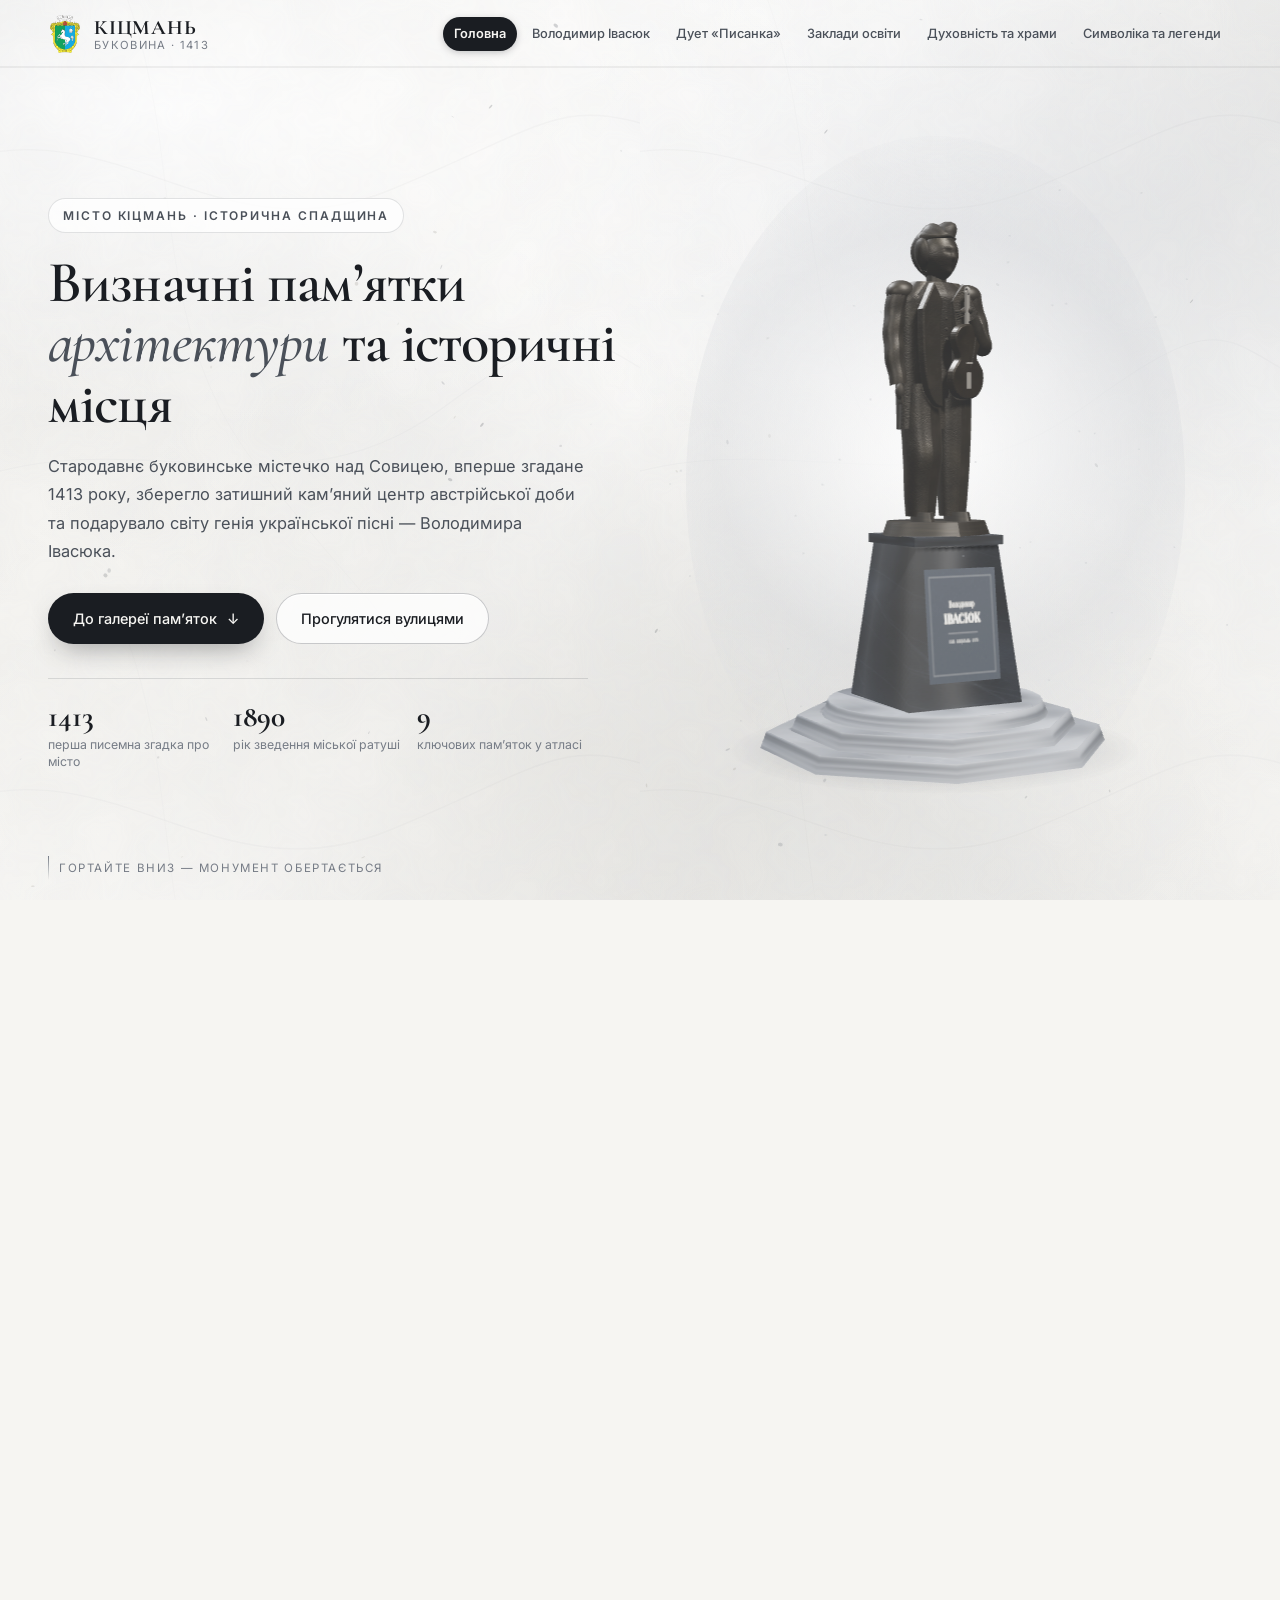
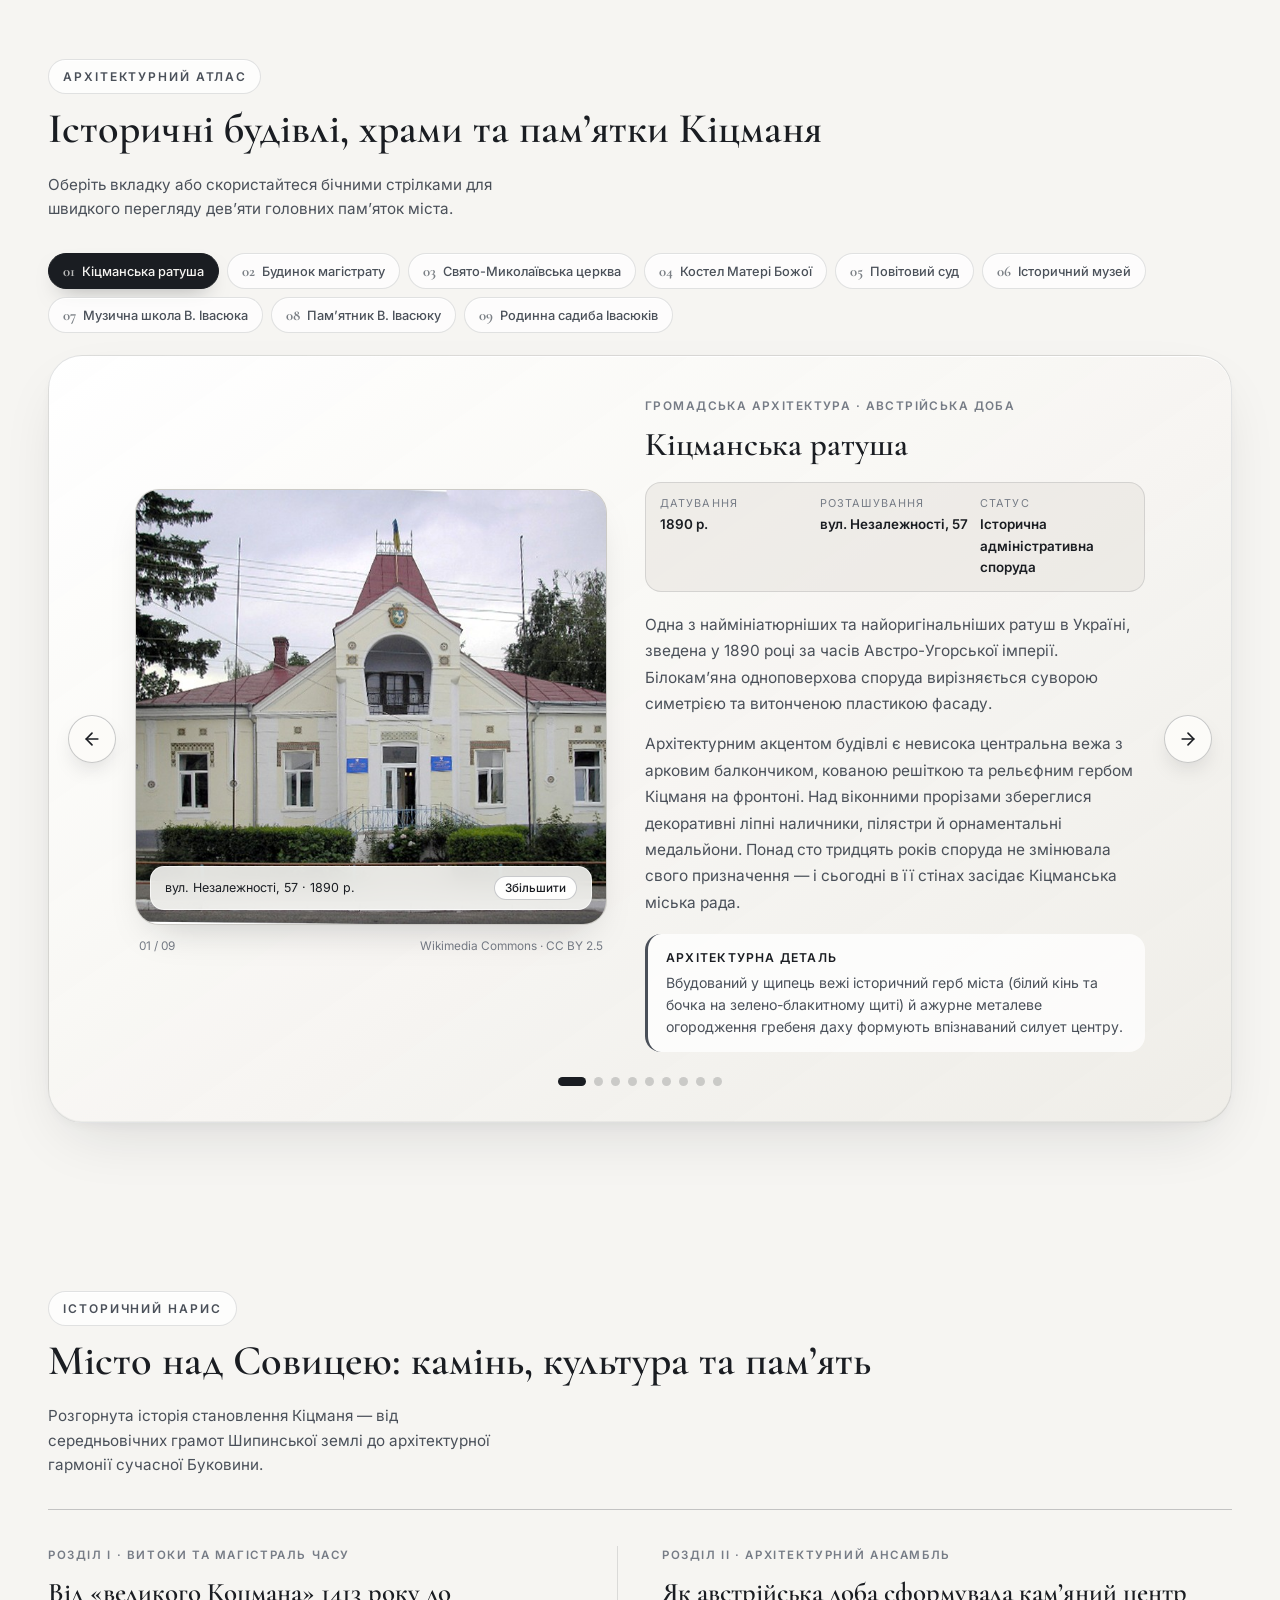
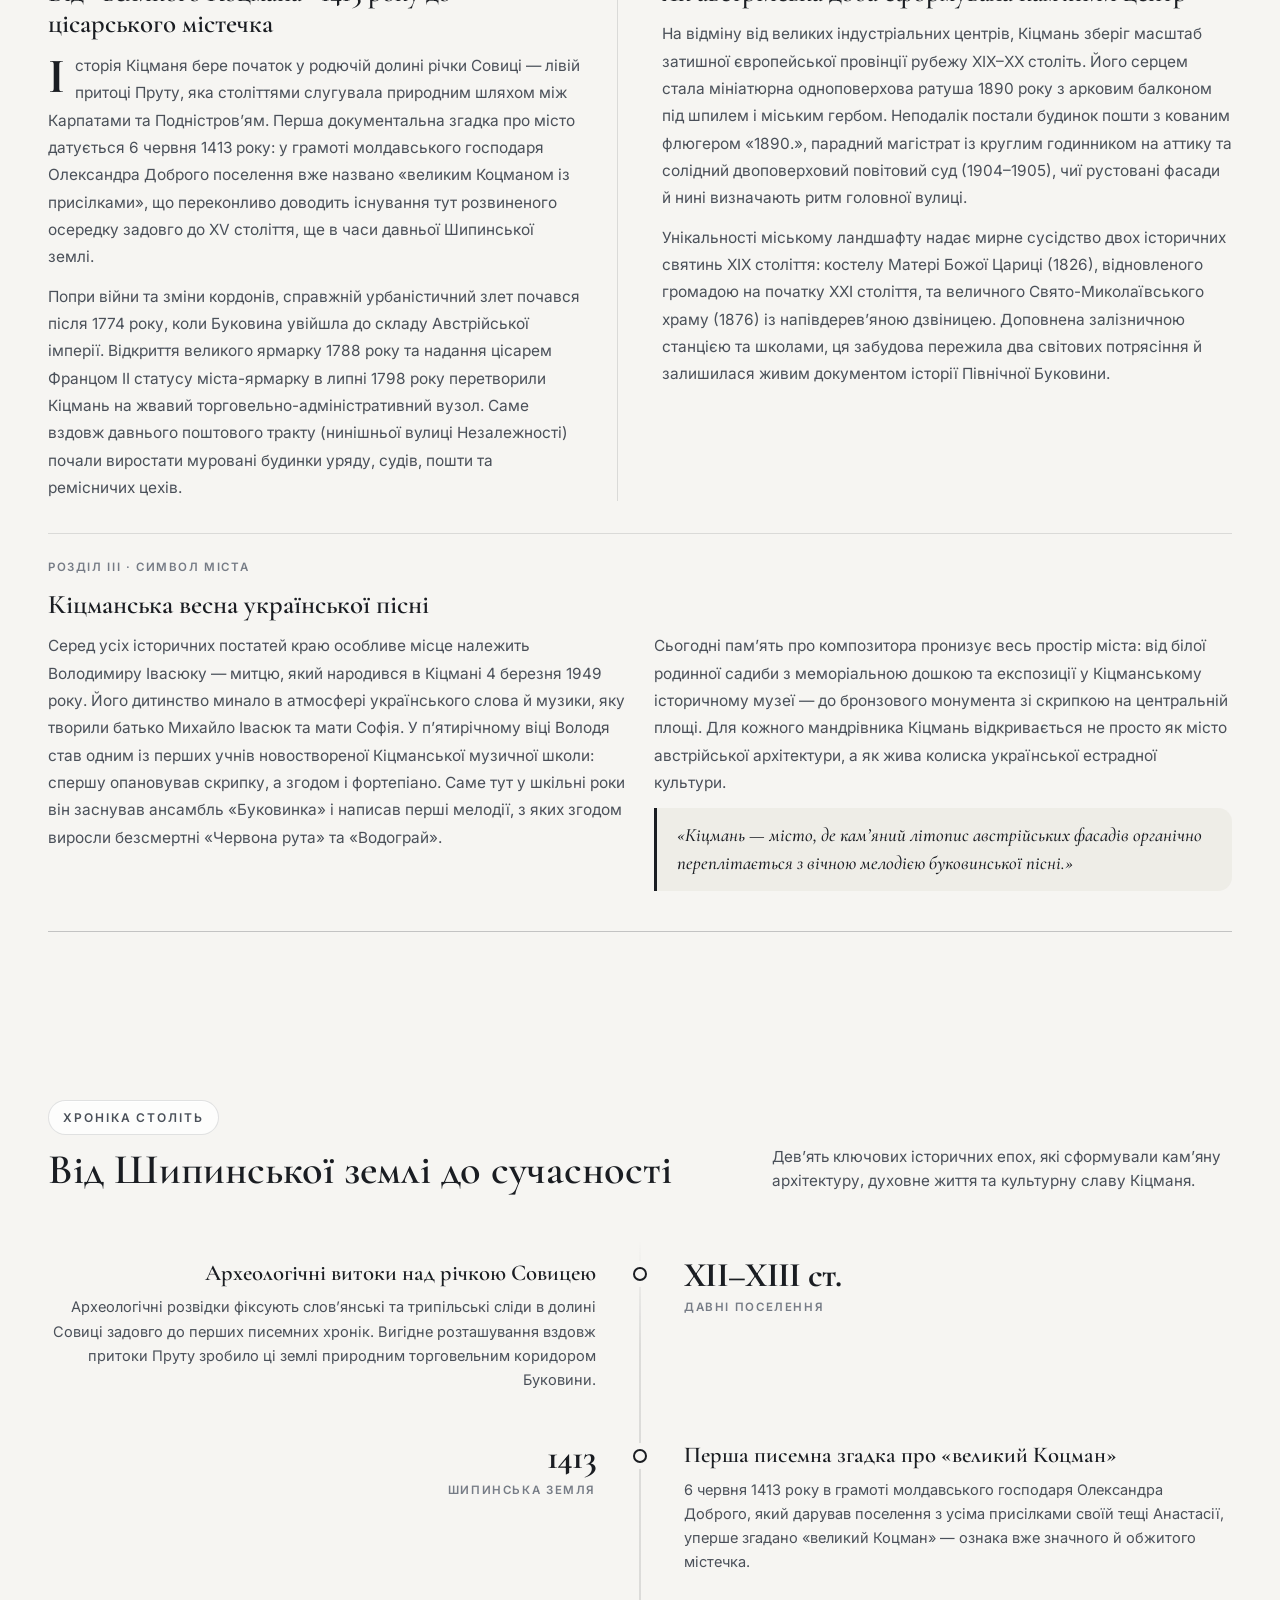
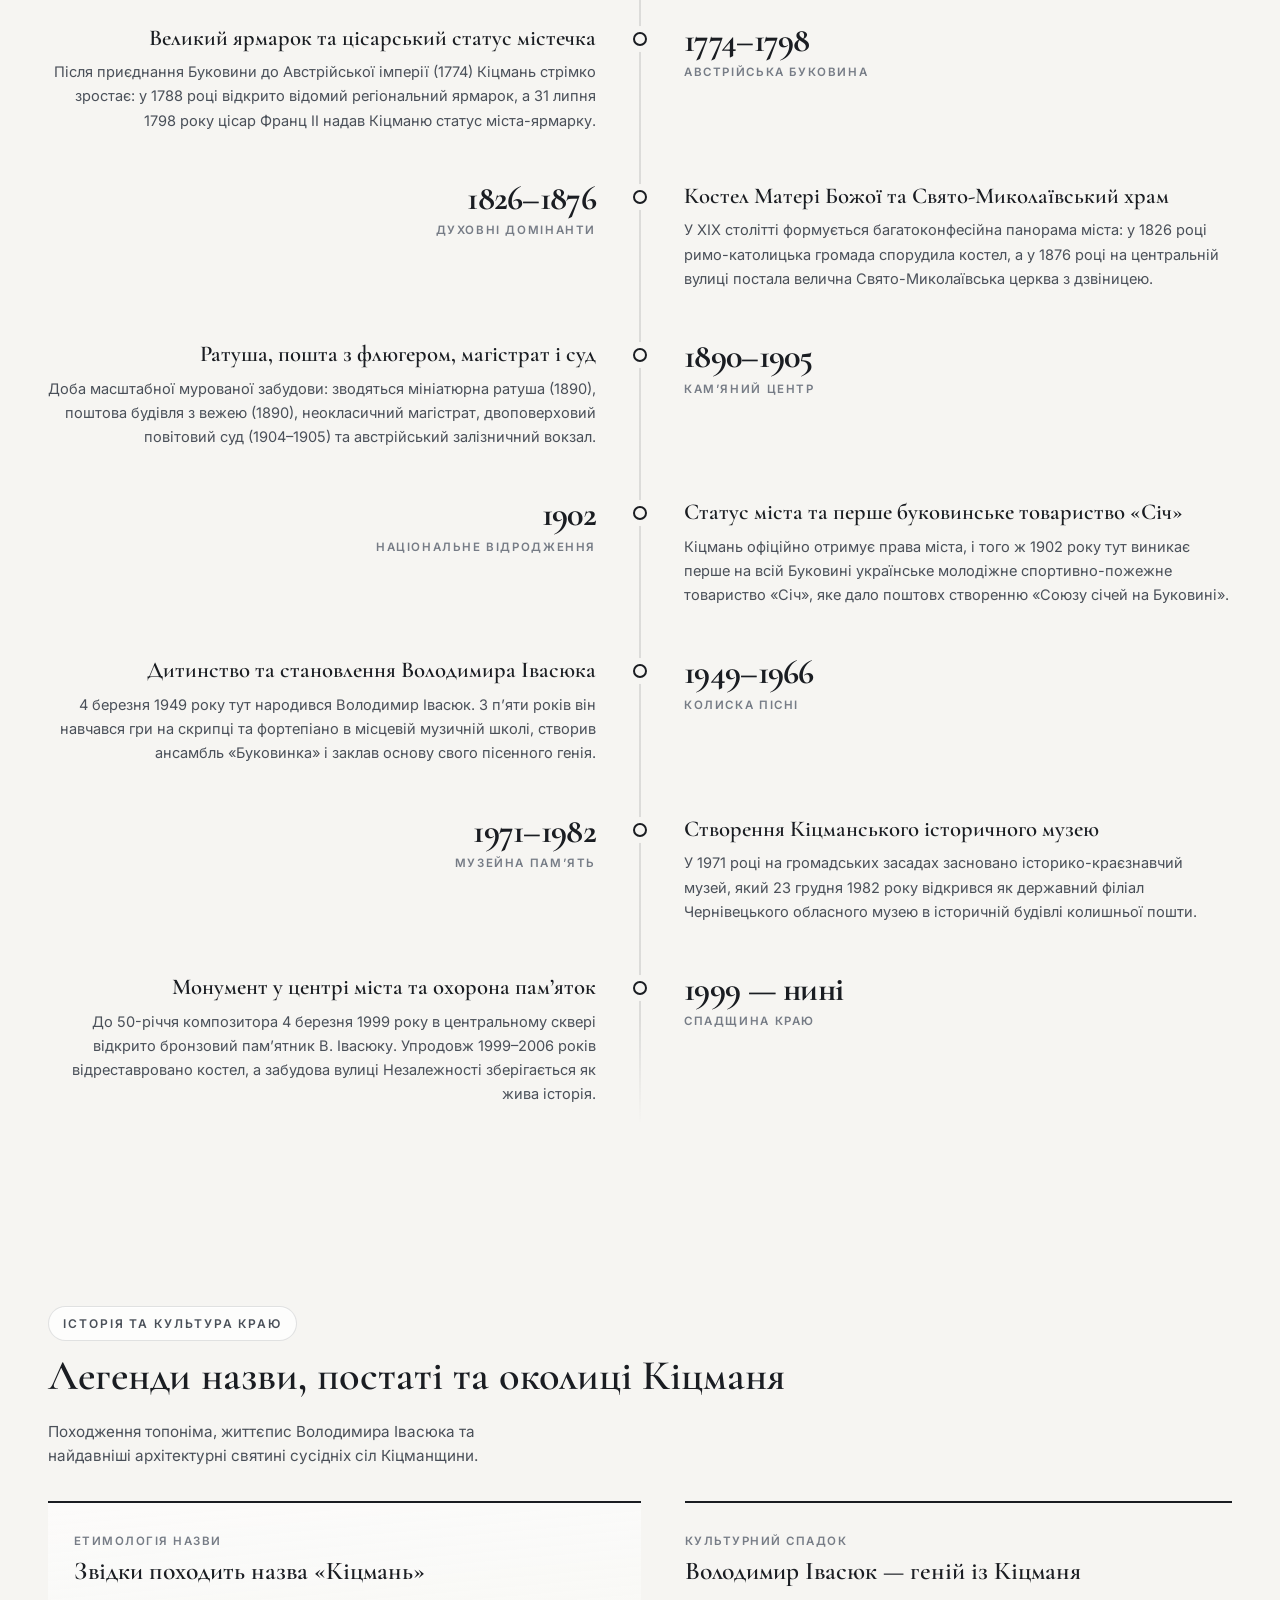
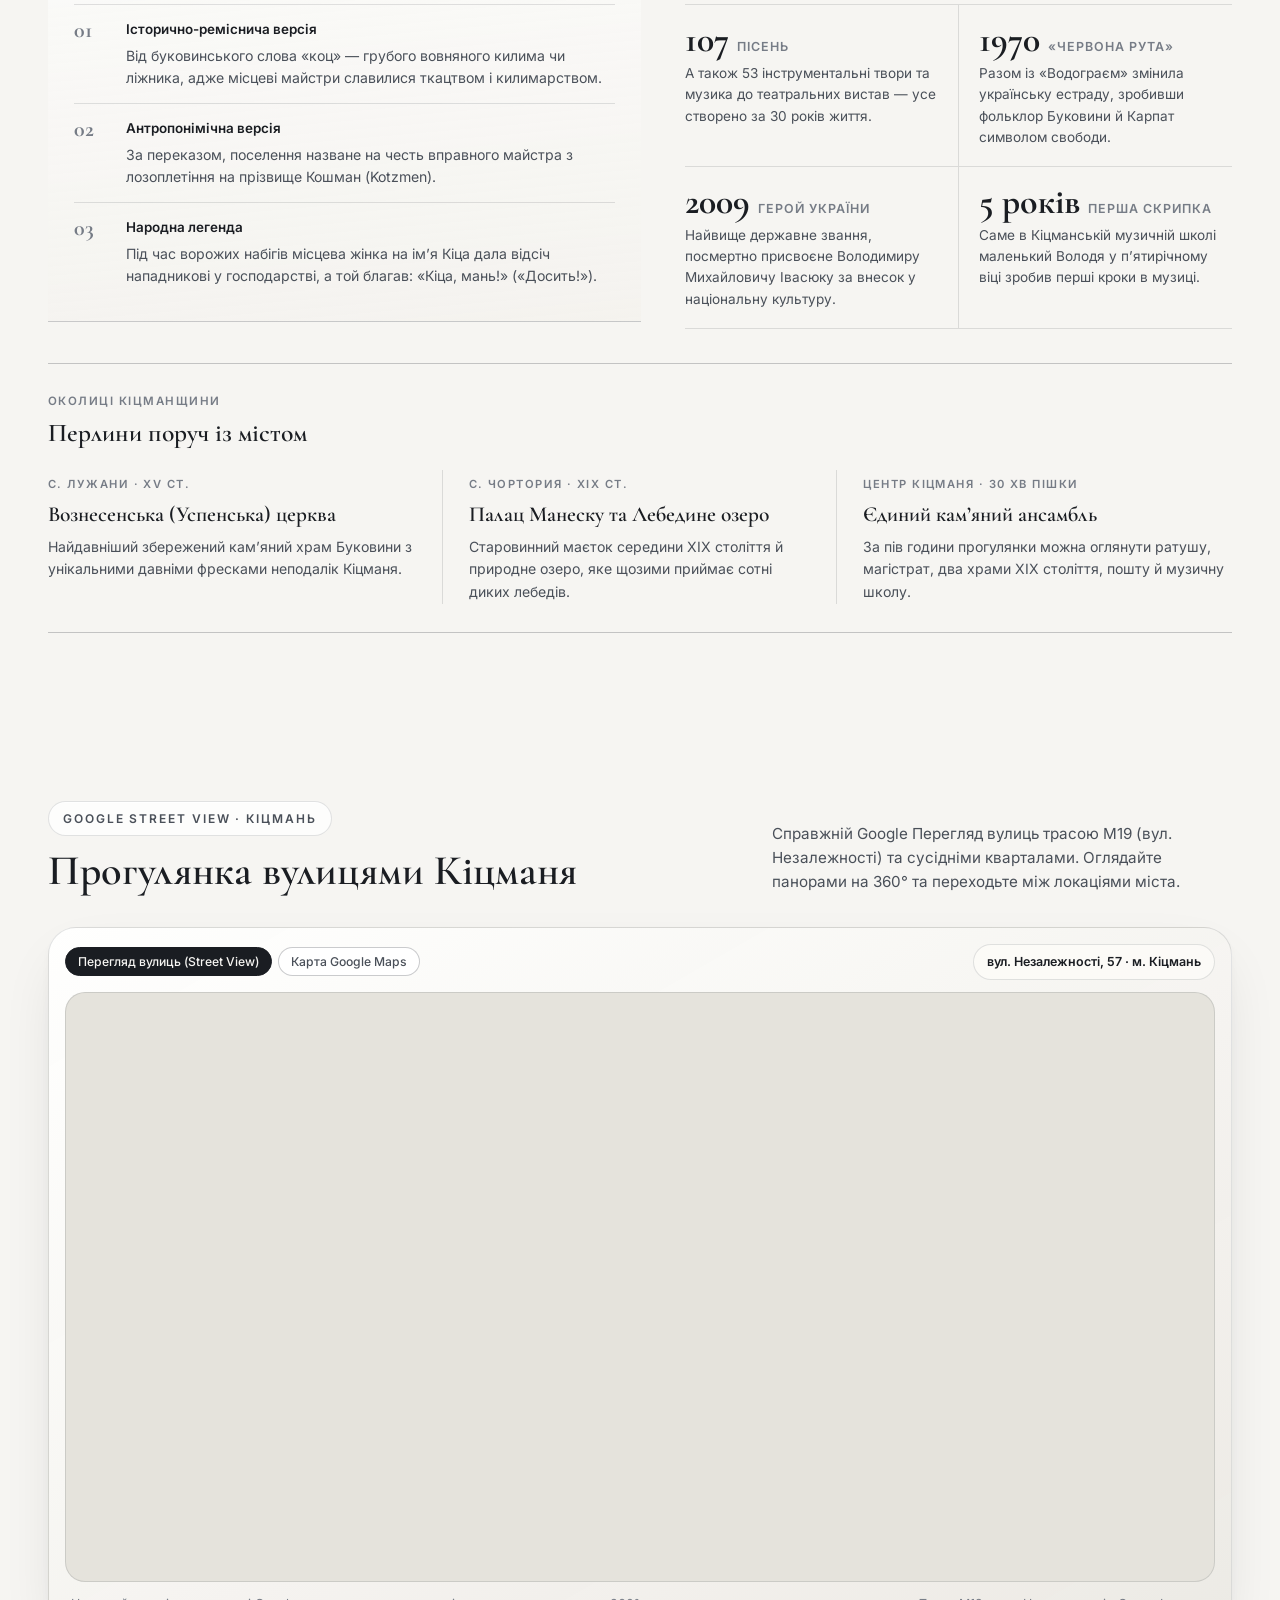
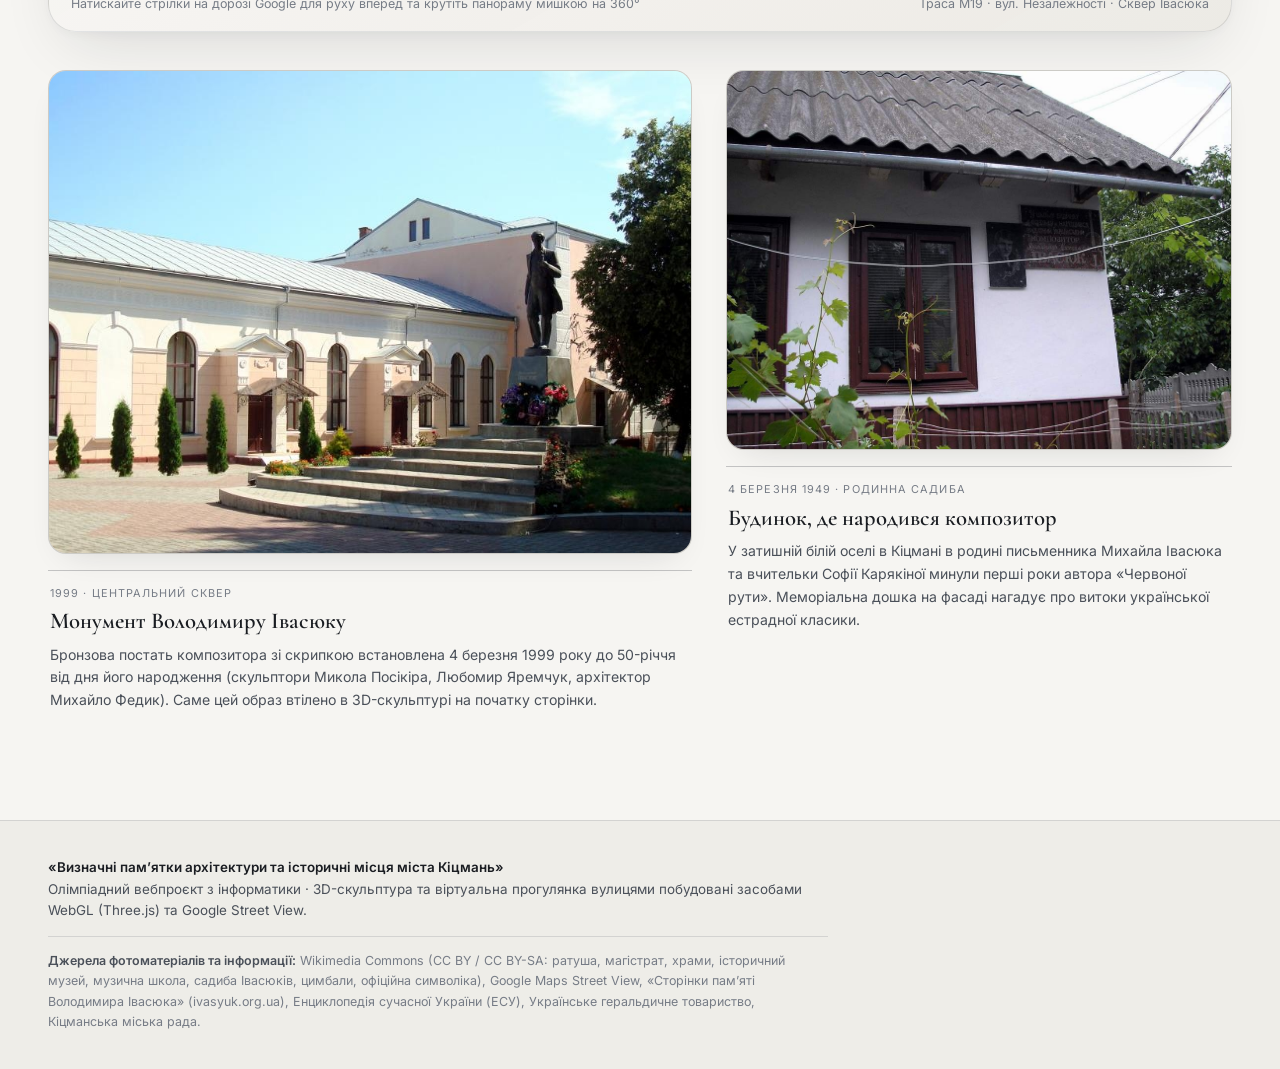
==== commit d15f1e2d: "Add spirituality.html (churches and spiritual heritage), enrich education.html college/school detail" ====
--- a/index.html
+++ b/index.html
@@ -36,6 +36,7 @@
           <a href="ivasyuk.html">Володимир Івасюк</a>
           <a href="pysanka.html">Дует «Писанка»</a>
           <a href="education.html">Заклади освіти</a>
+          <a href="spirituality.html">Духовність та храми</a>
           <a href="symbols.html">Символіка та легенди</a>
         </nav>
       </div>
--- a/css/styles.css
+++ b/css/styles.css
@@ -152,15 +152,15 @@
 .topnav {
   display: flex;
   align-items: center;
-  gap: 6px;
+  gap: 4px;
 }
 
 .topnav a {
   text-decoration: none;
-  font-size: 0.84rem;
+  font-size: 0.8rem;
   font-weight: 500;
   color: var(--ink-secondary);
-  padding: 8px 13px;
+  padding: 7px 11px;
   border-radius: 999px;
   white-space: nowrap;
   transition: all 180ms ease;
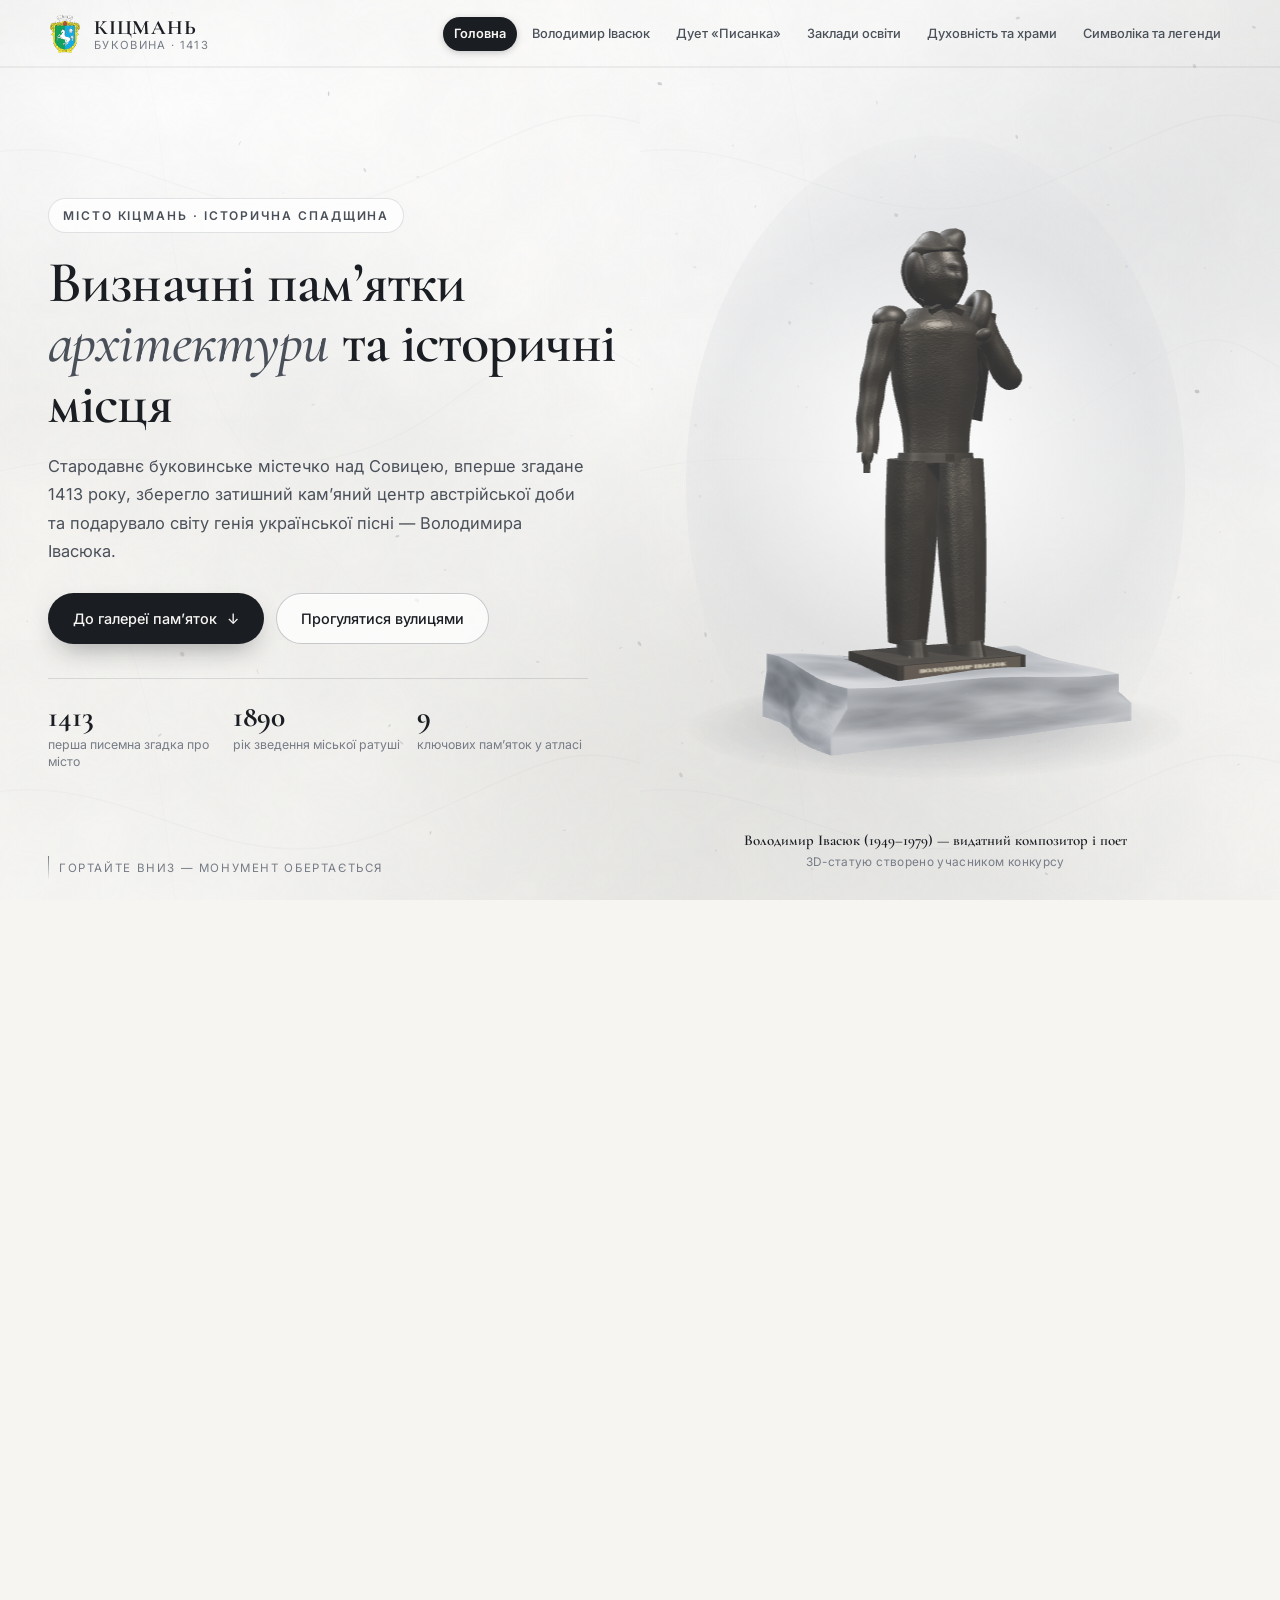
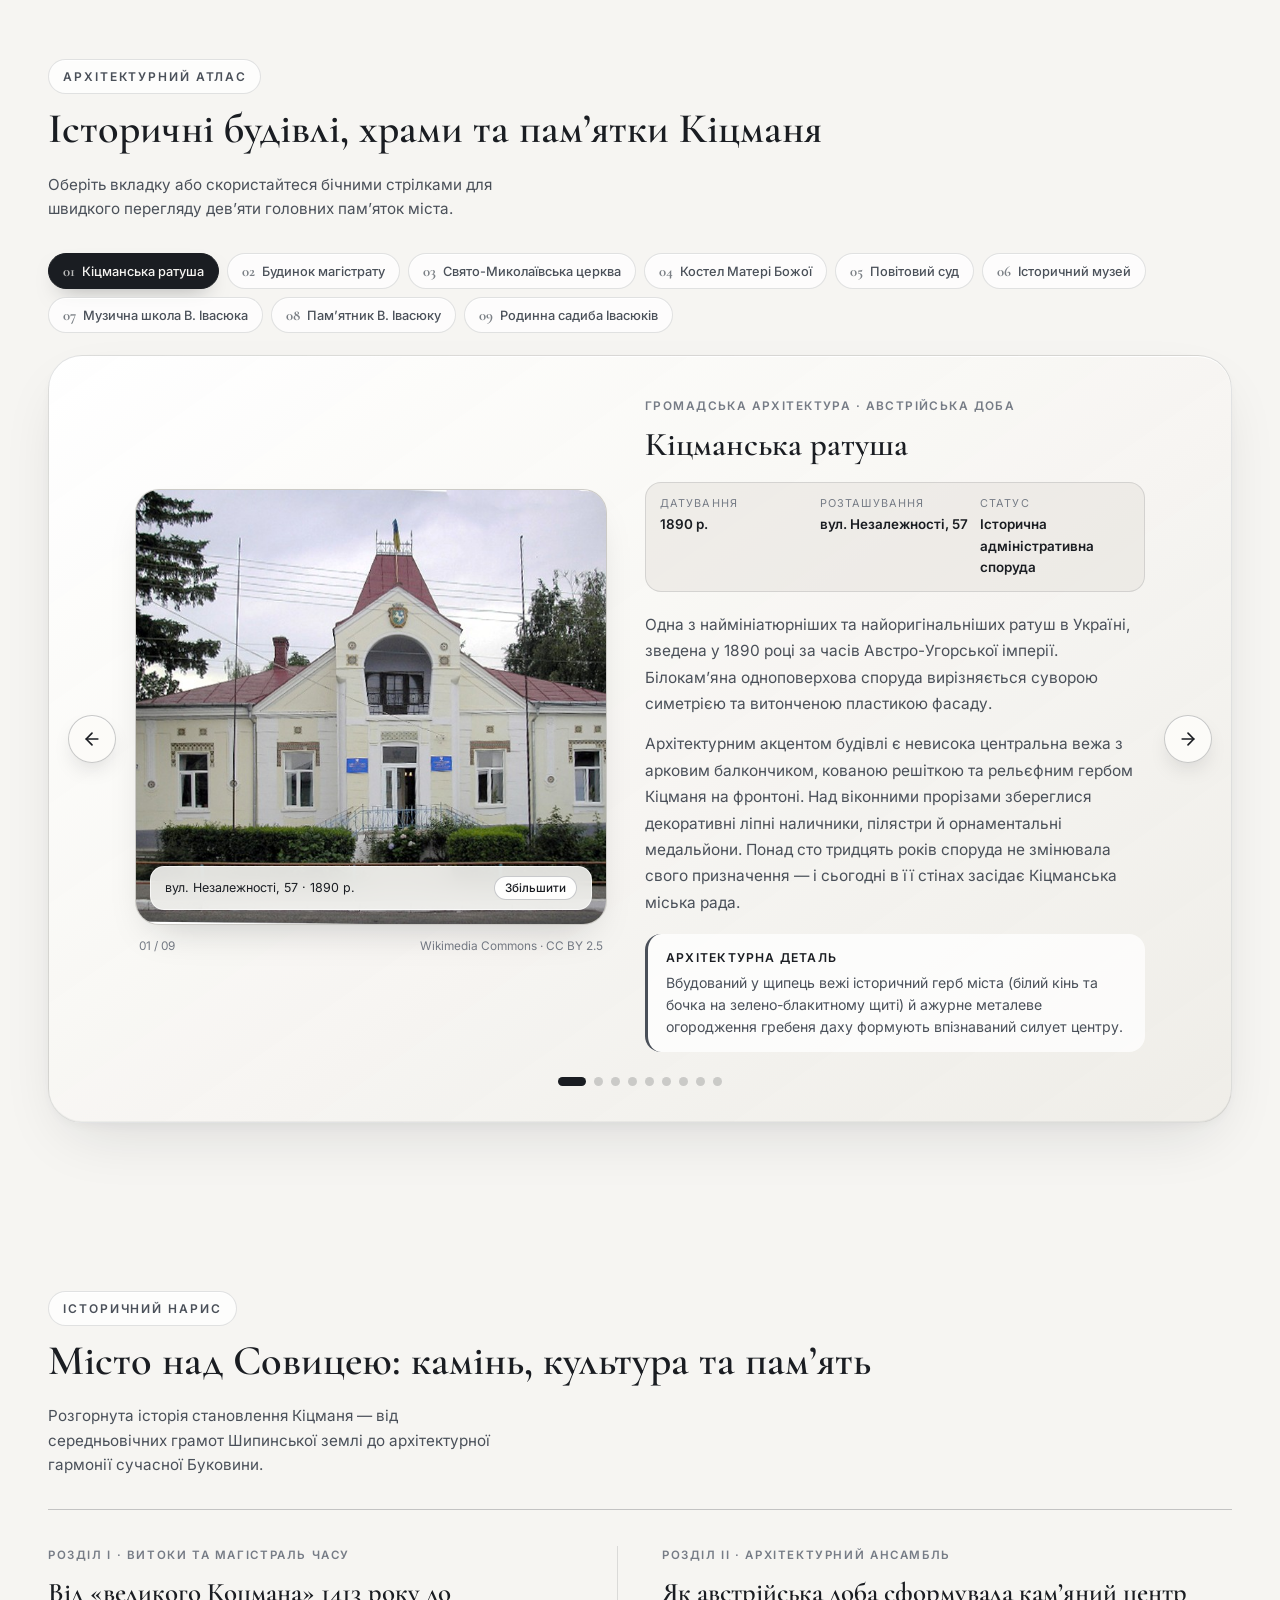
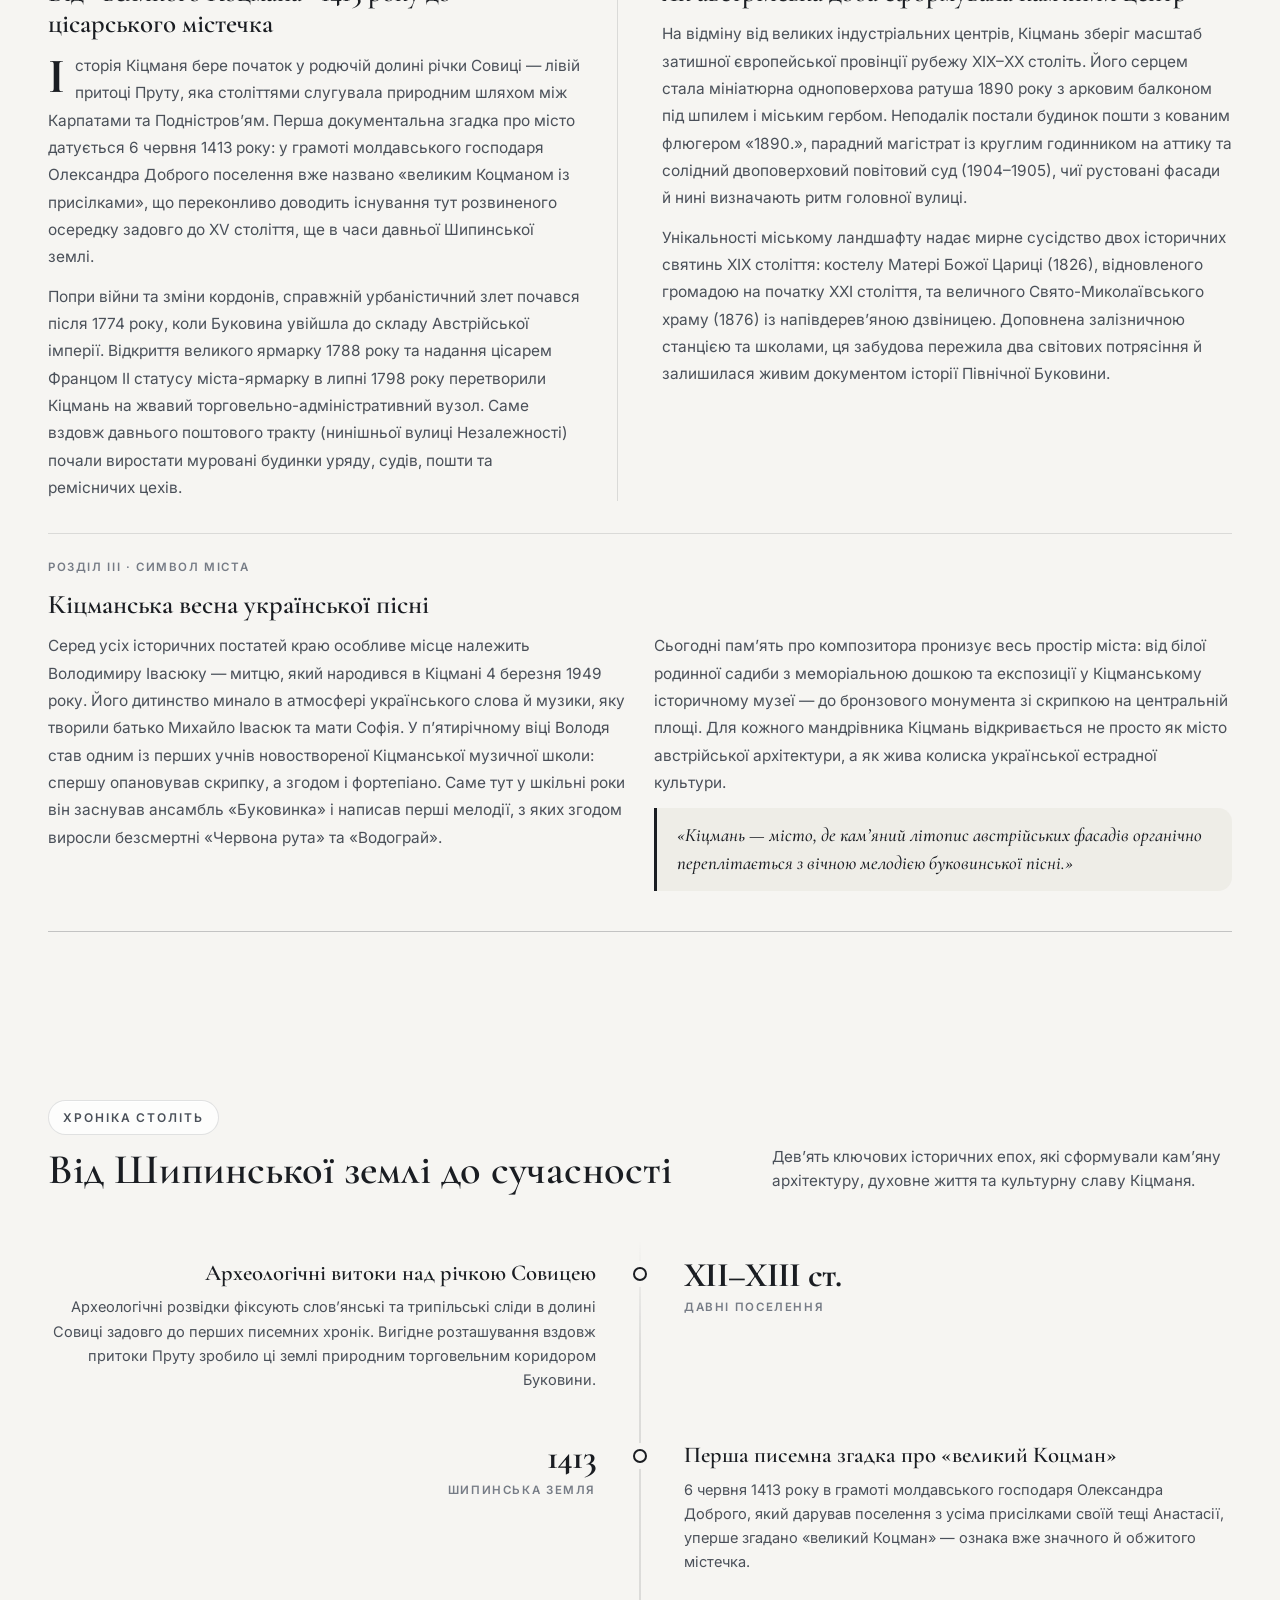
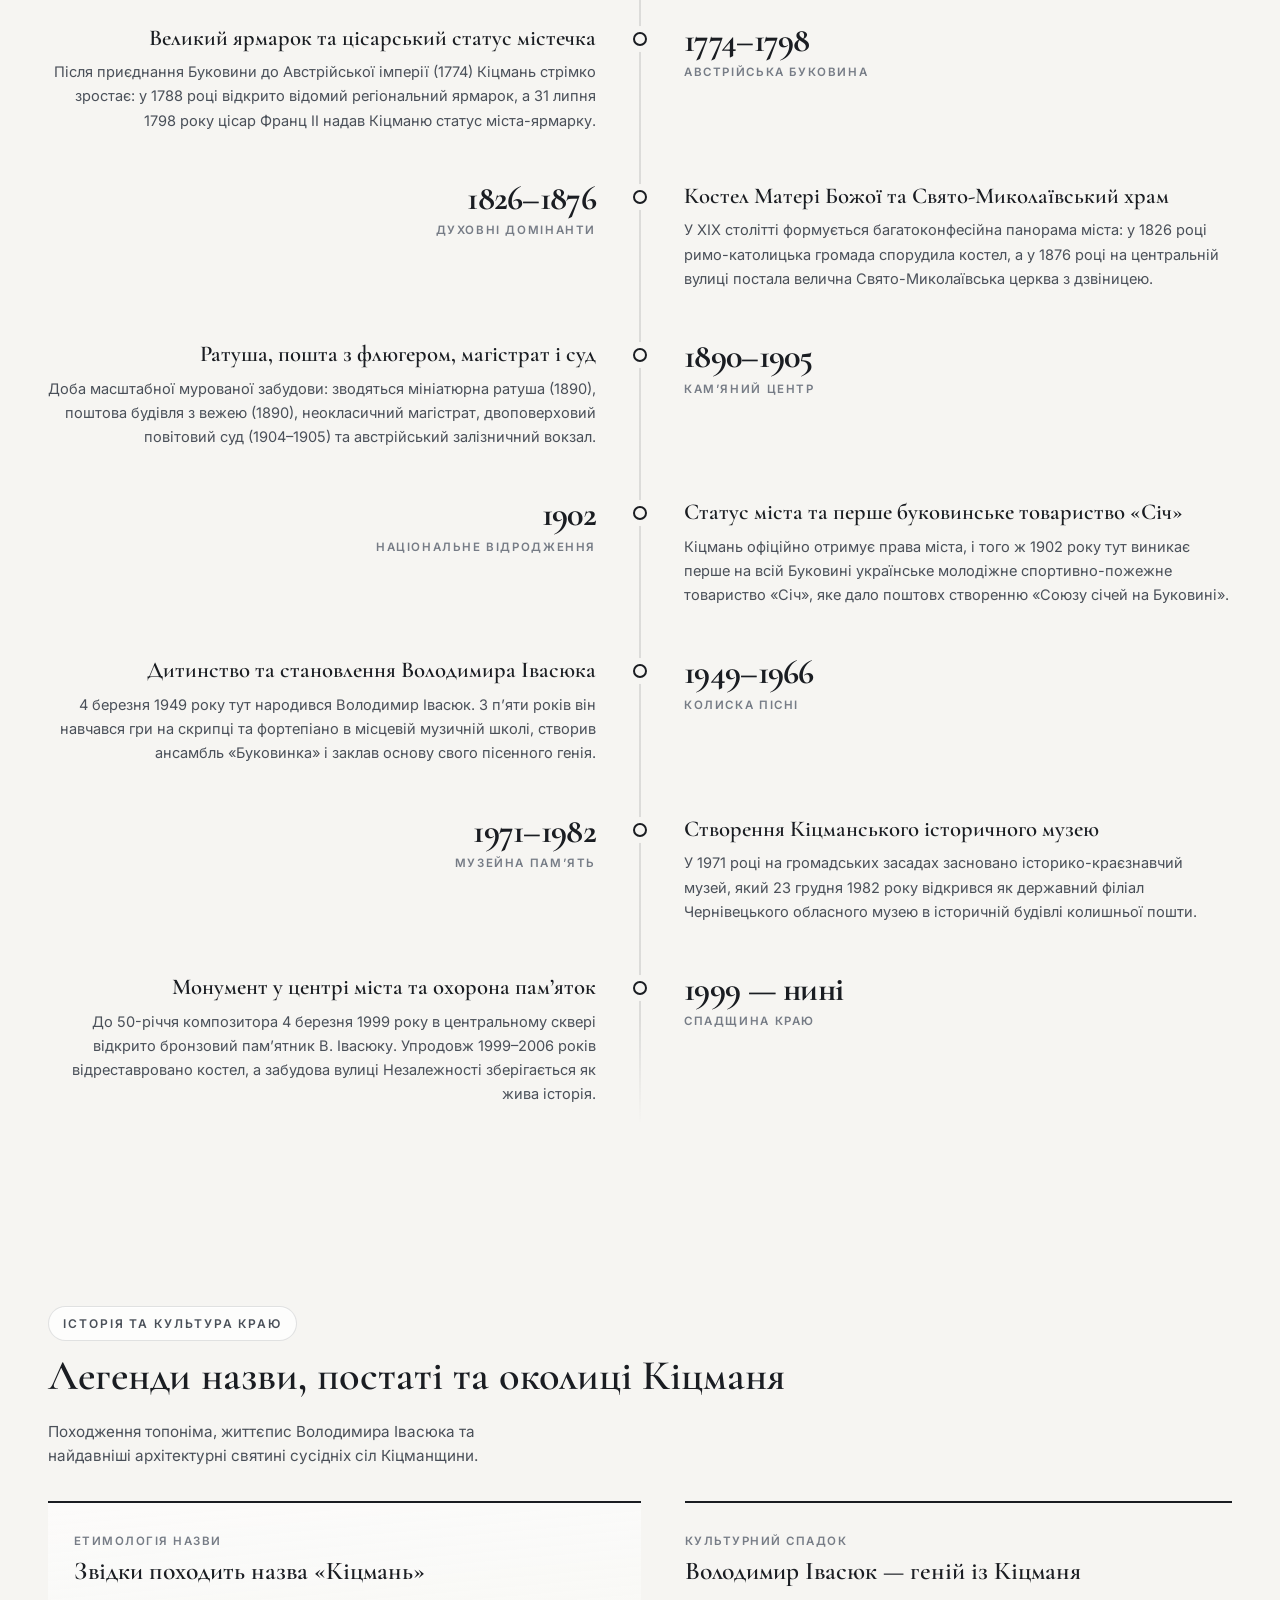
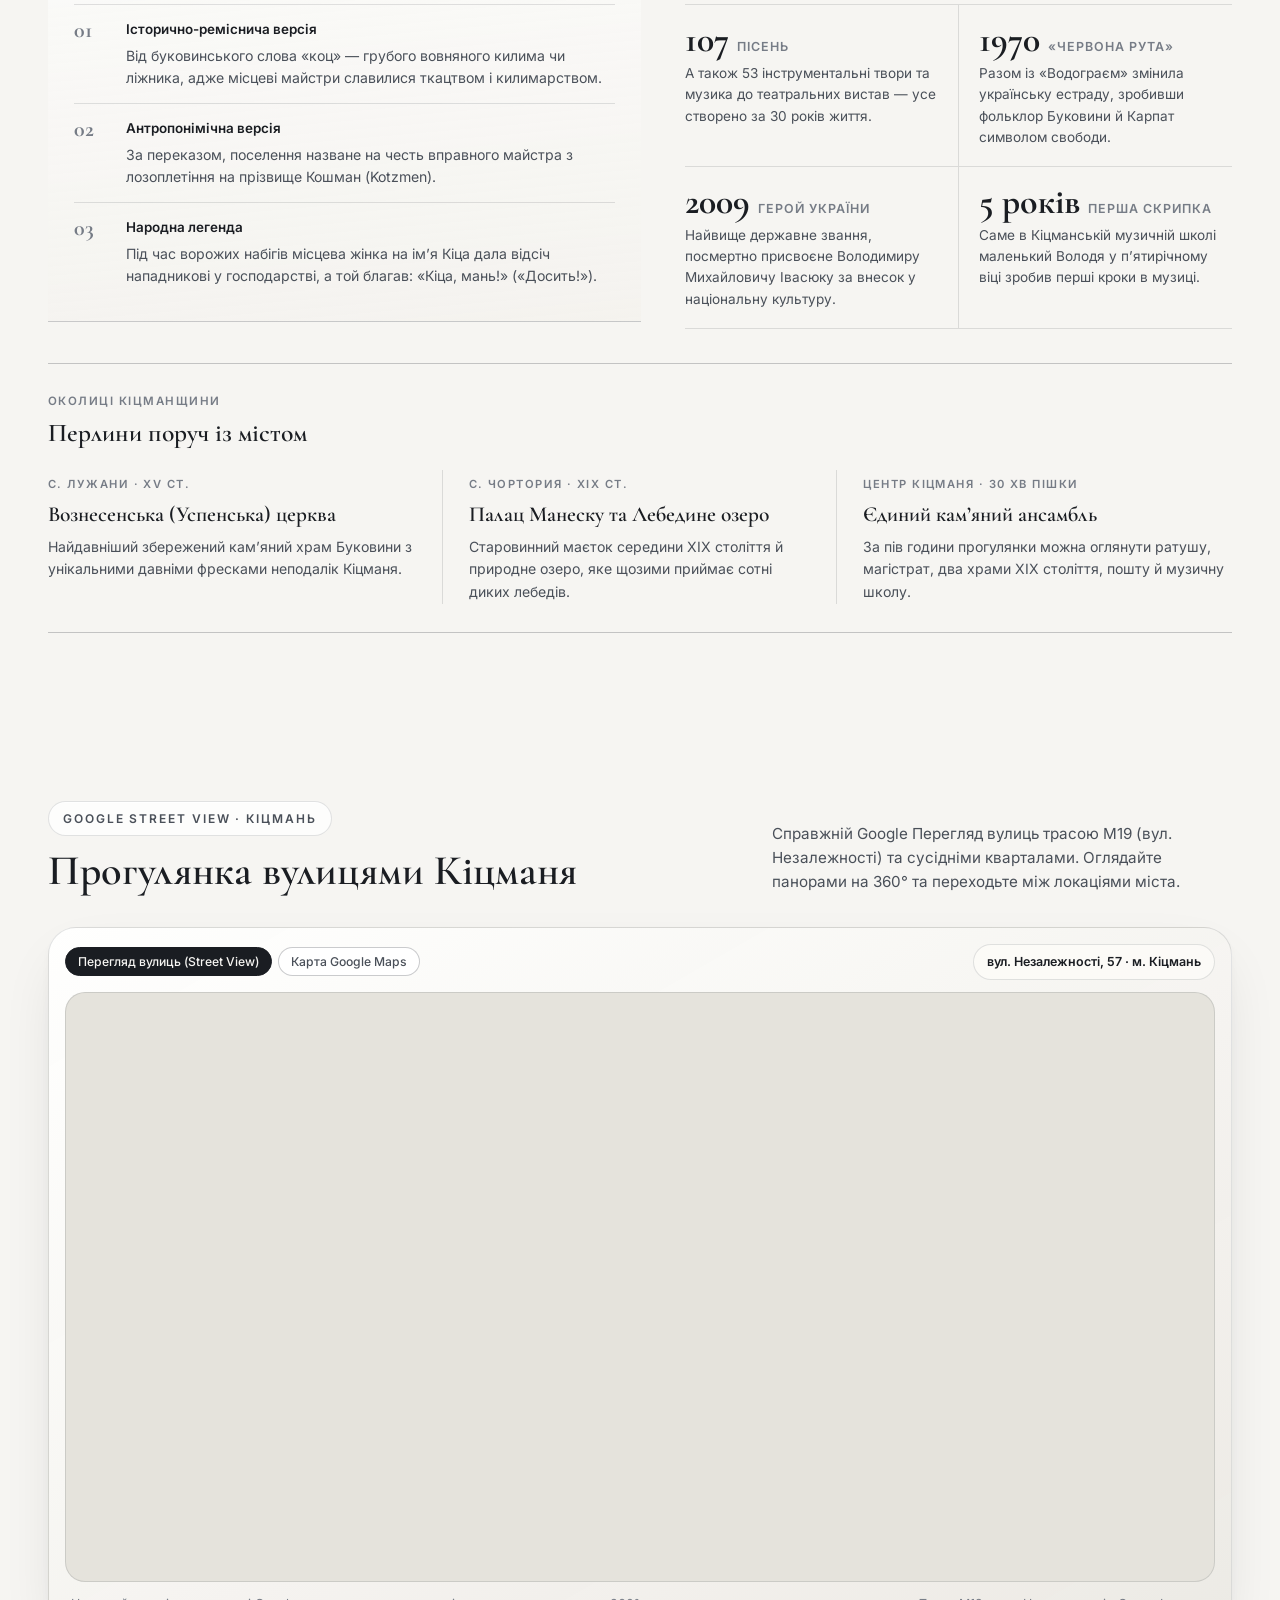
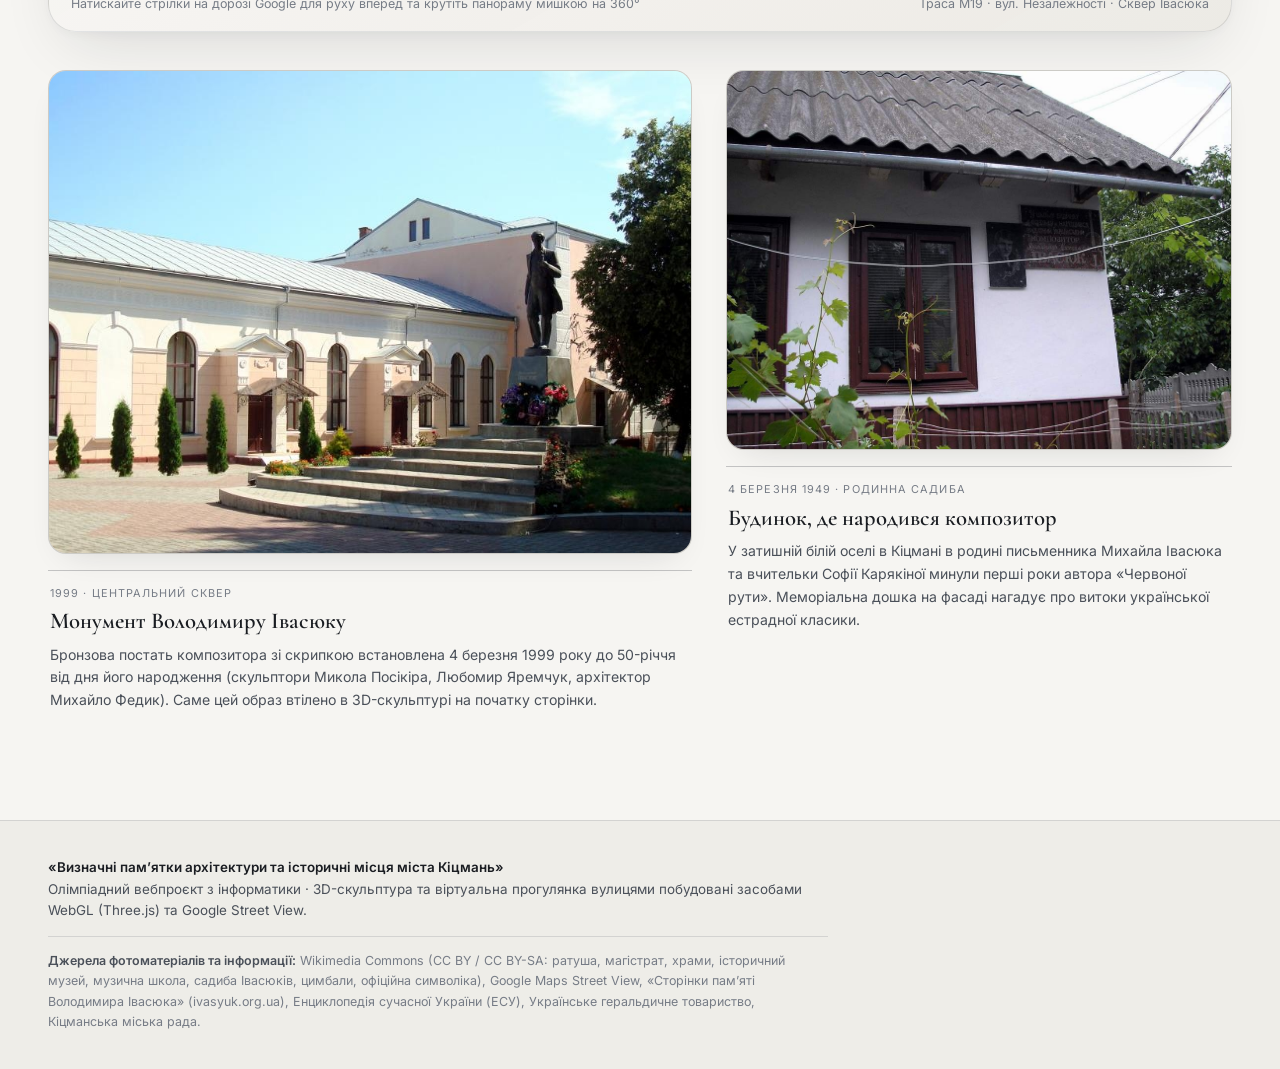
==== commit 349bb368: "Add attribution caption under 3D Ivasyuk statues on index and ivasyuk pages" ====
--- a/index.html
+++ b/index.html
@@ -102,6 +102,11 @@
                   src="images/ivasiuk-monument-1.jpg"
                   alt="Пам’ятник Володимиру Івасюку у Кіцмані"
                 />
+              </div>
+
+              <div class="statue-caption-note">
+                <span class="statue-caption-name">Володимир Івасюк (1949–1979) — видатний композитор і поет</span>
+                <span class="statue-caption-author">3D-статую створено учасником конкурсу</span>
               </div>
             </div>
           </div>
--- a/css/styles.css
+++ b/css/styles.css
@@ -2013,6 +2013,46 @@
   color: var(--ink-secondary);
 }
 
+/* --- Subtle Caption Under Both 3D Statues --- */
+.ivasyuk-3d-col {
+  display: flex;
+  flex-direction: column;
+  align-items: center;
+}
+
+.statue-caption-note {
+  text-align: center;
+  margin-top: 6px;
+  position: relative;
+  z-index: 4;
+  line-height: 1.45;
+}
+
+.hero-statue-stage .statue-caption-note {
+  position: absolute;
+  bottom: 8px;
+  left: 0;
+  right: 0;
+  margin-top: 0;
+  pointer-events: none;
+}
+
+.statue-caption-name {
+  display: block;
+  font-family: var(--font-serif);
+  font-size: 0.94rem;
+  font-weight: 600;
+  color: var(--ink-primary);
+}
+
+.statue-caption-author {
+  display: block;
+  font-size: 0.74rem;
+  letter-spacing: 0.03em;
+  color: var(--ink-muted);
+  margin-top: 2px;
+}
+
 .compare-handle-line {
   position: absolute;
   top: 0;
